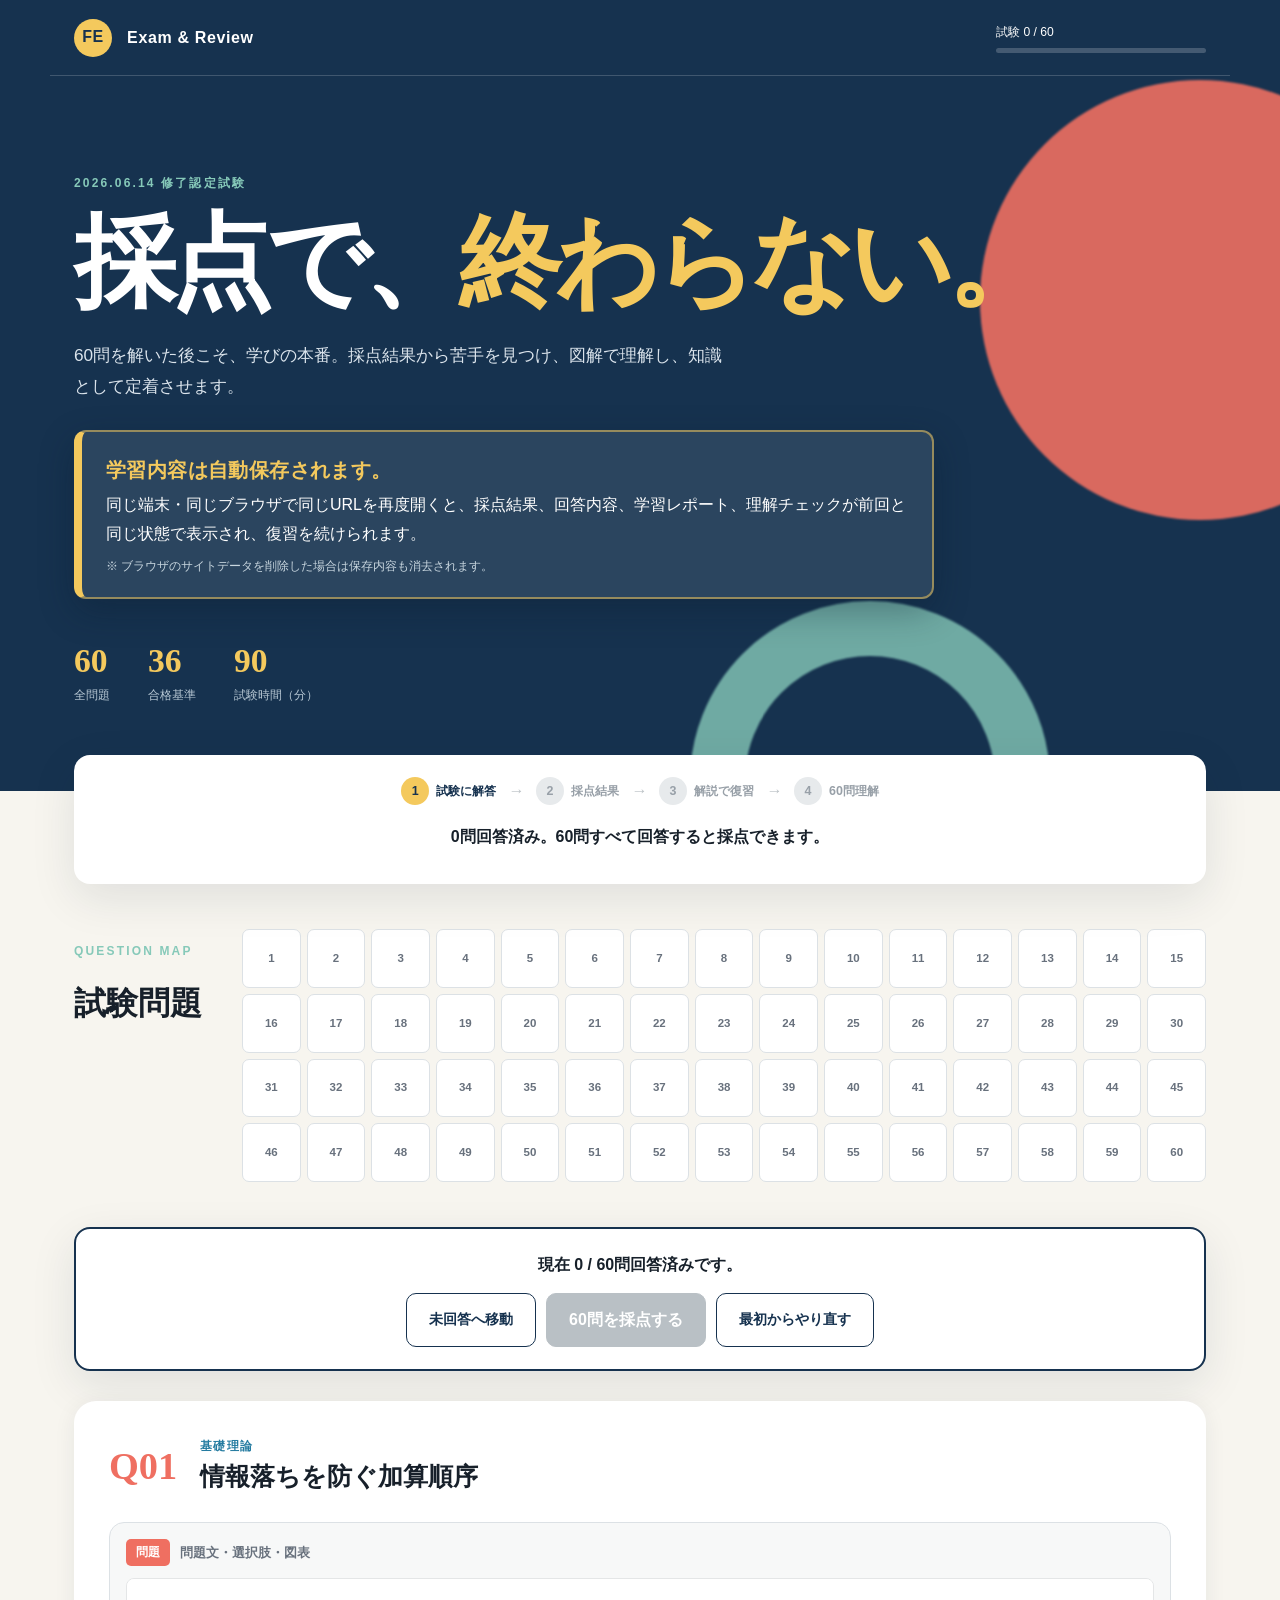
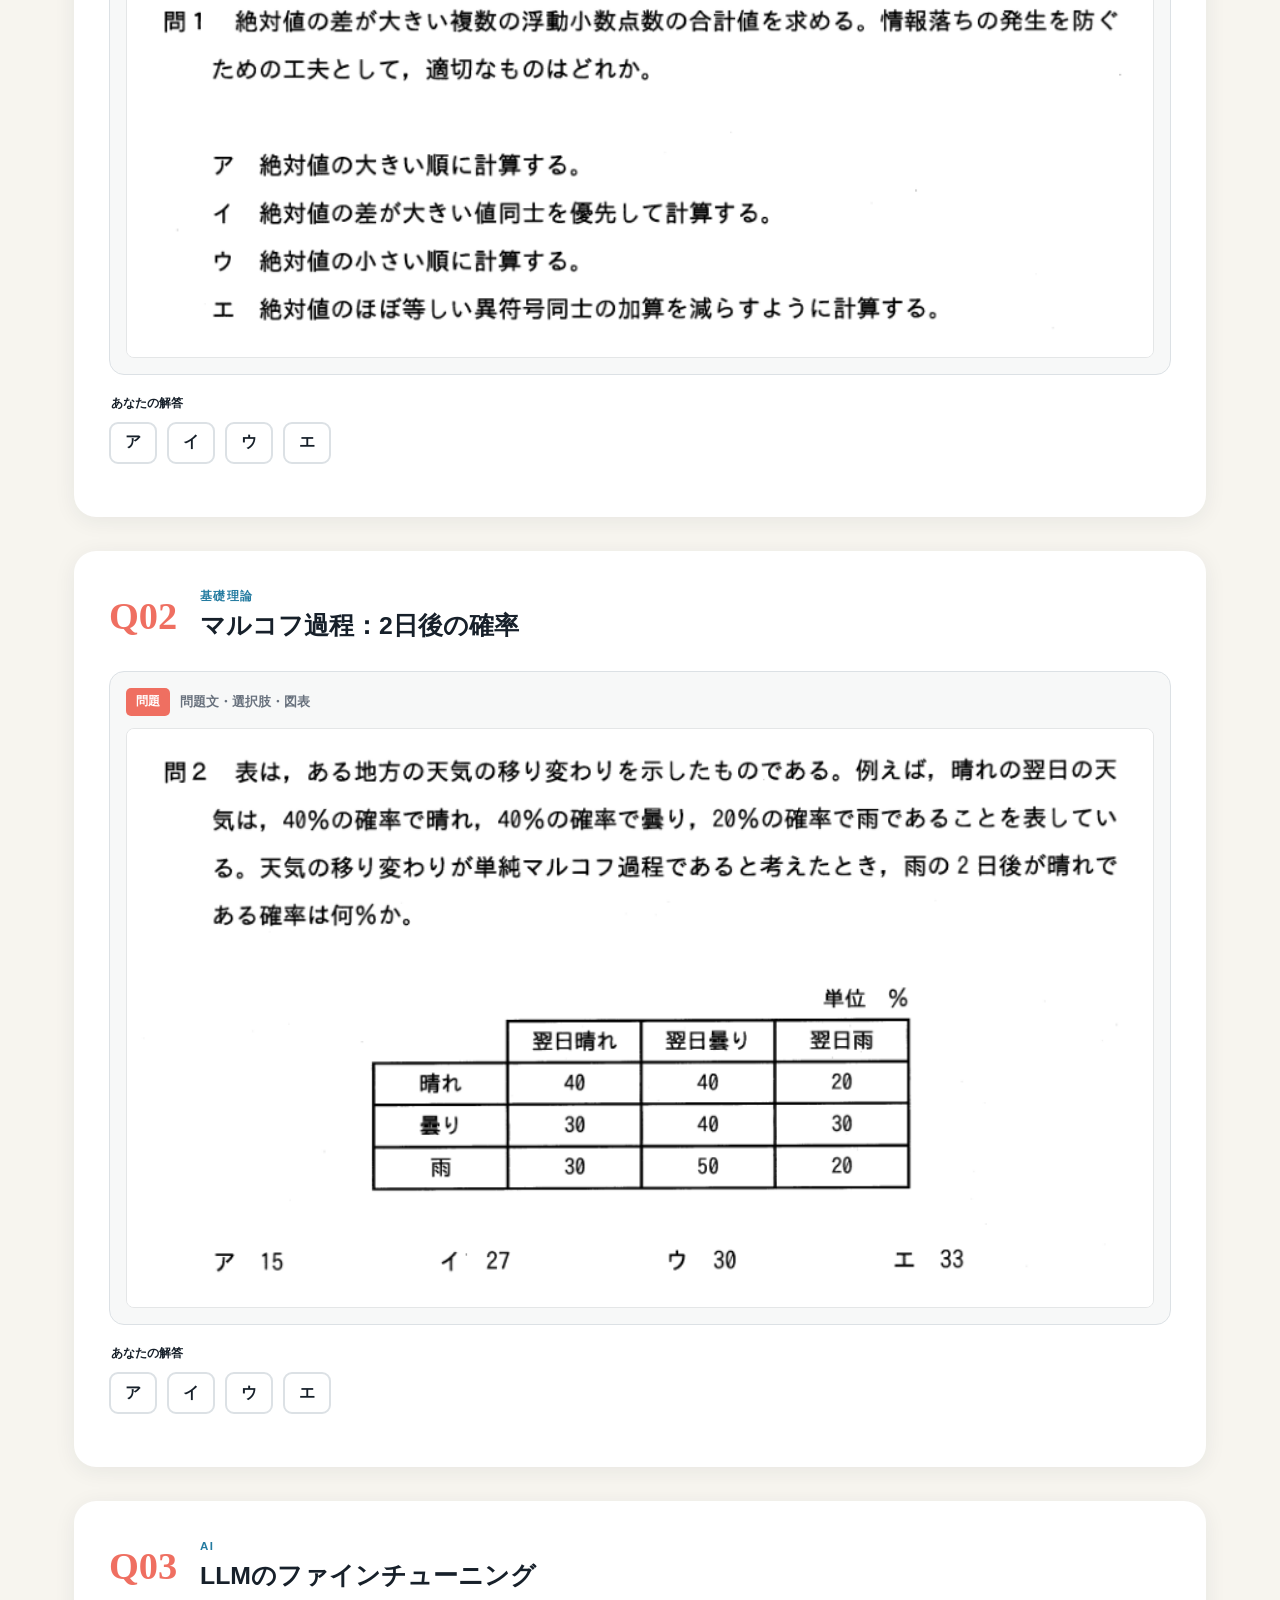
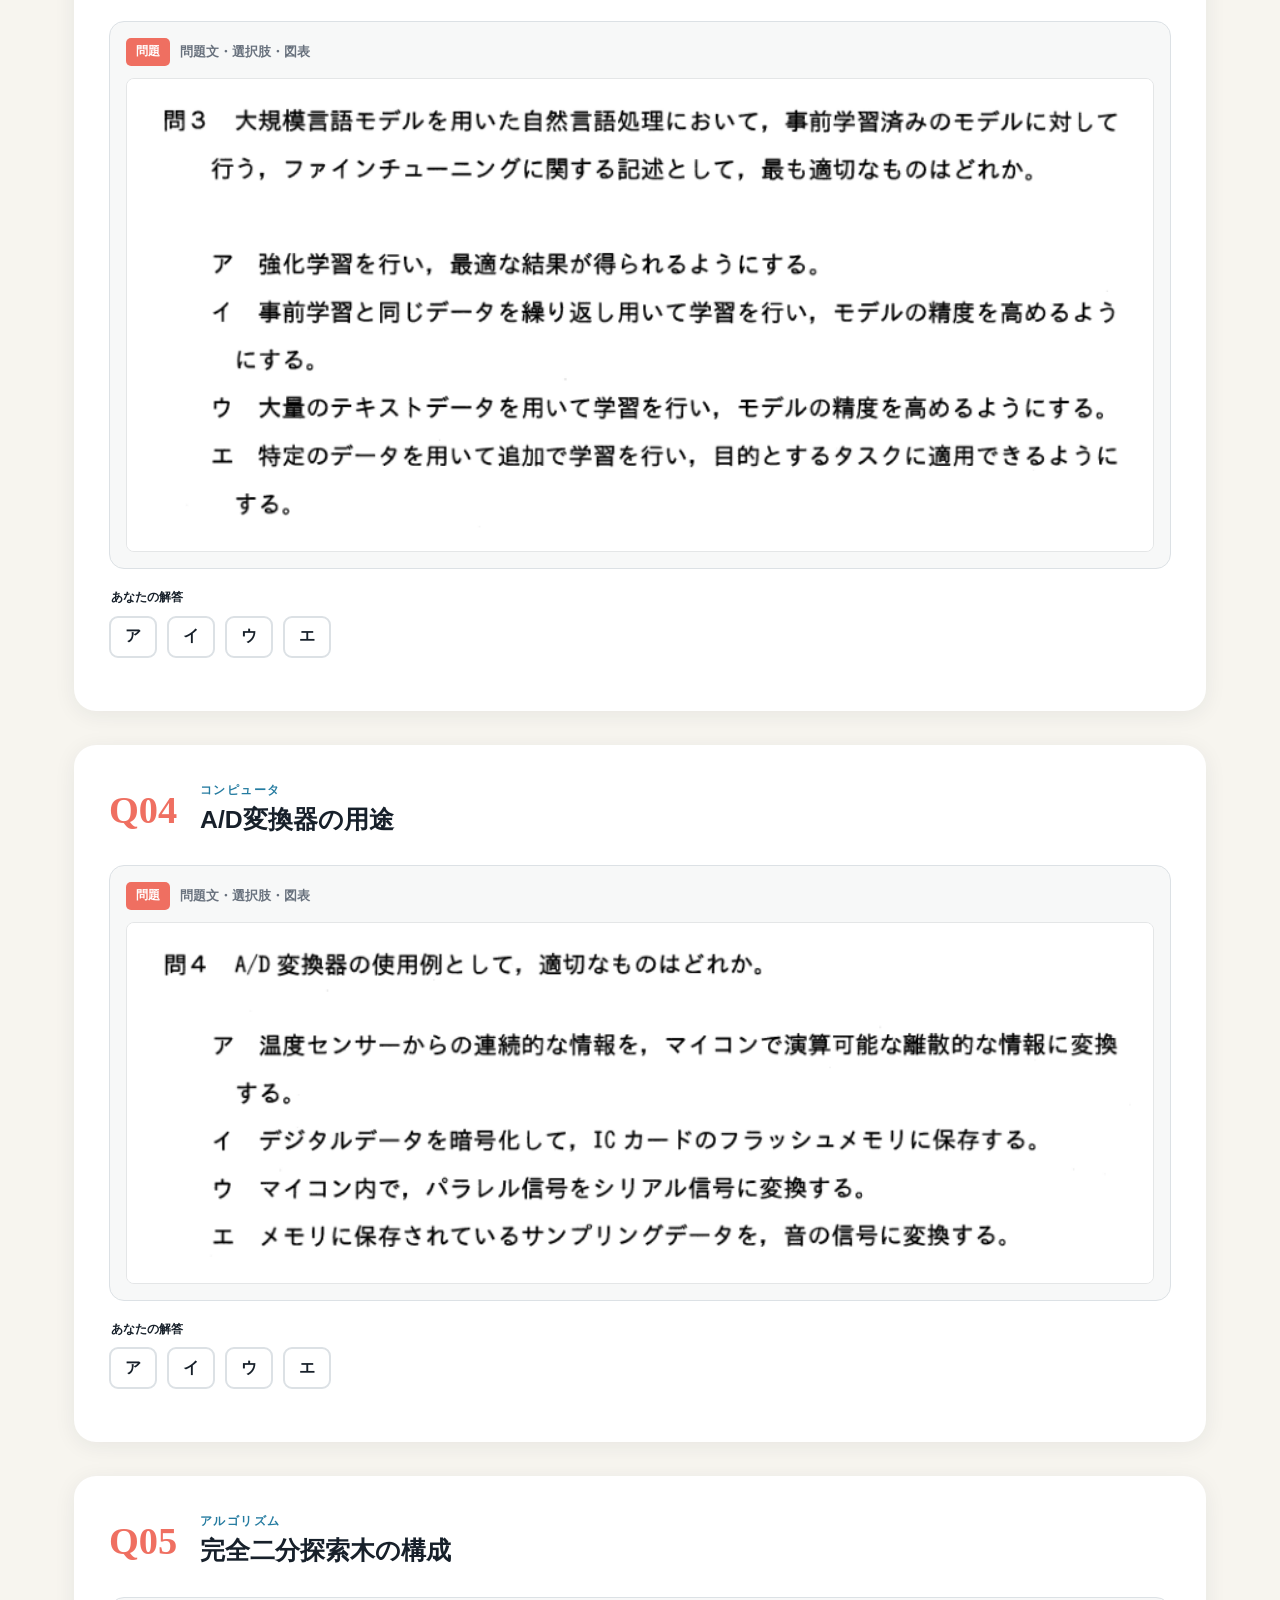
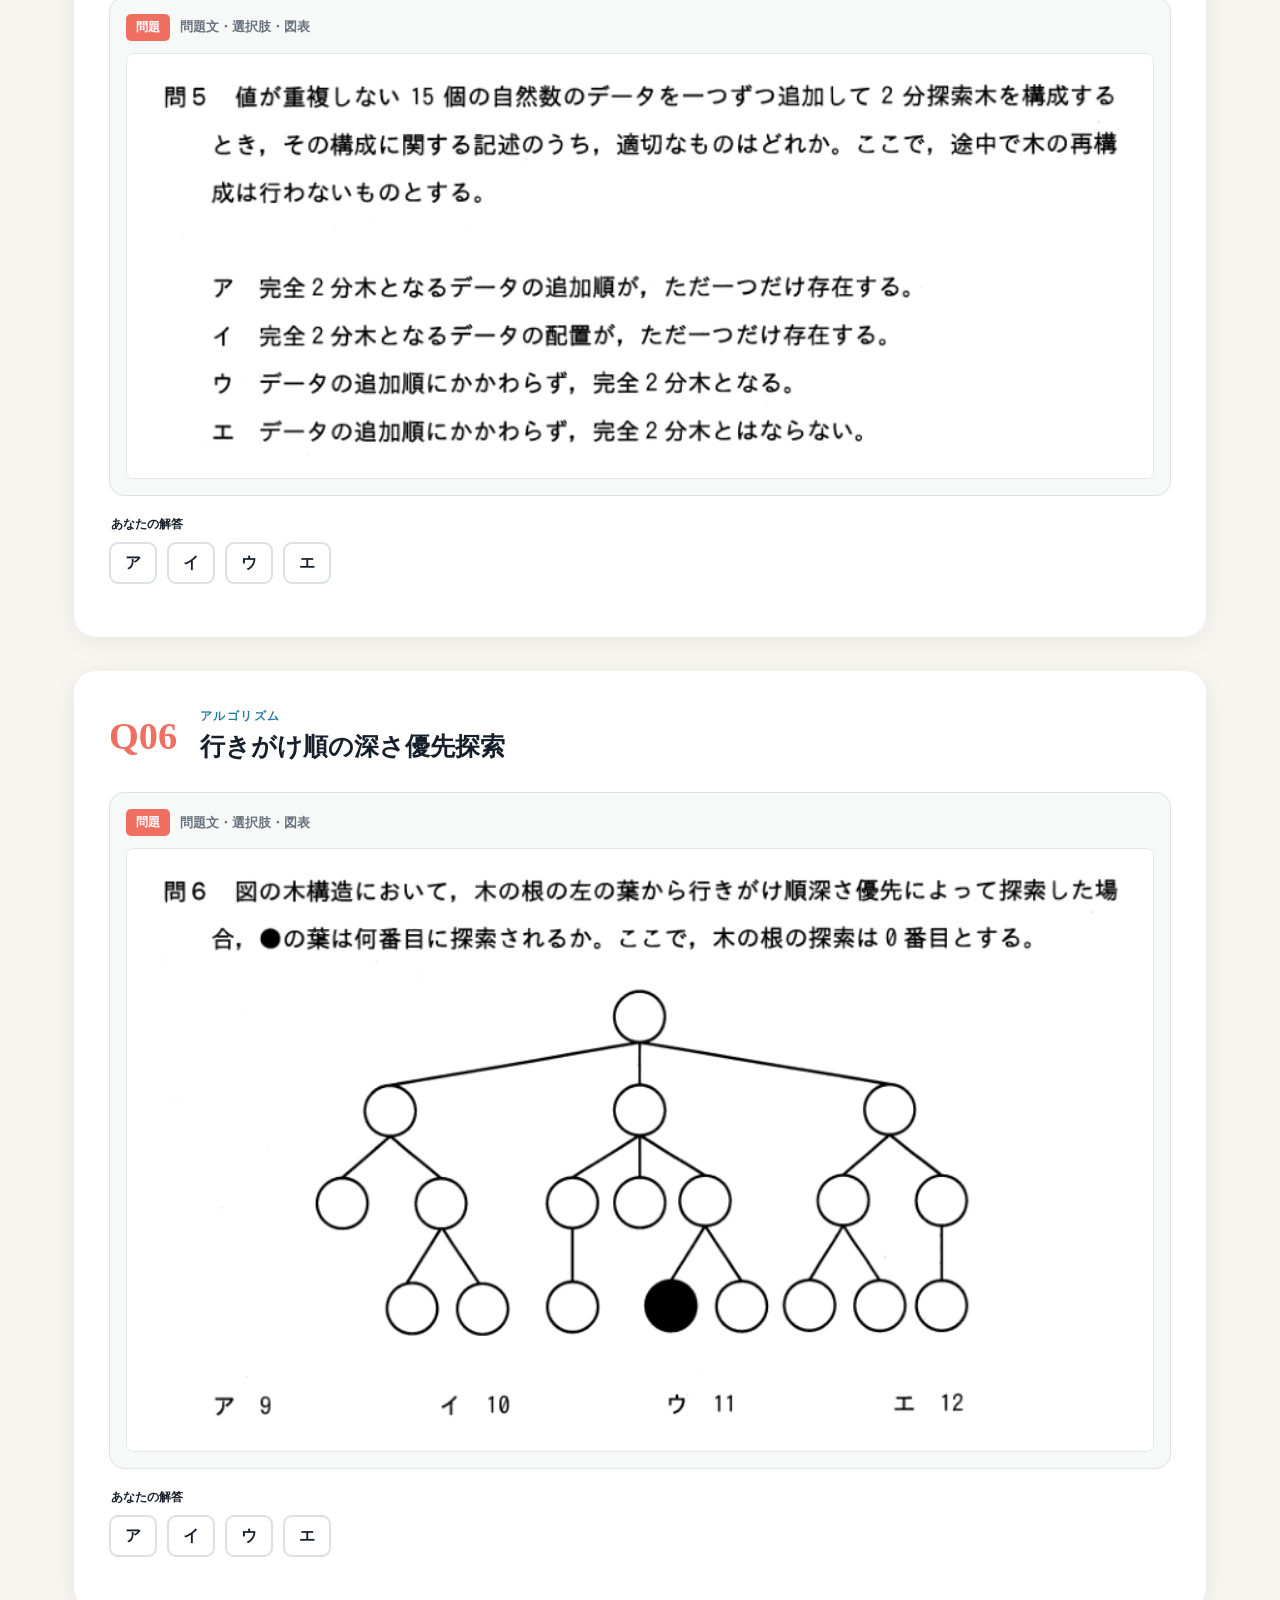
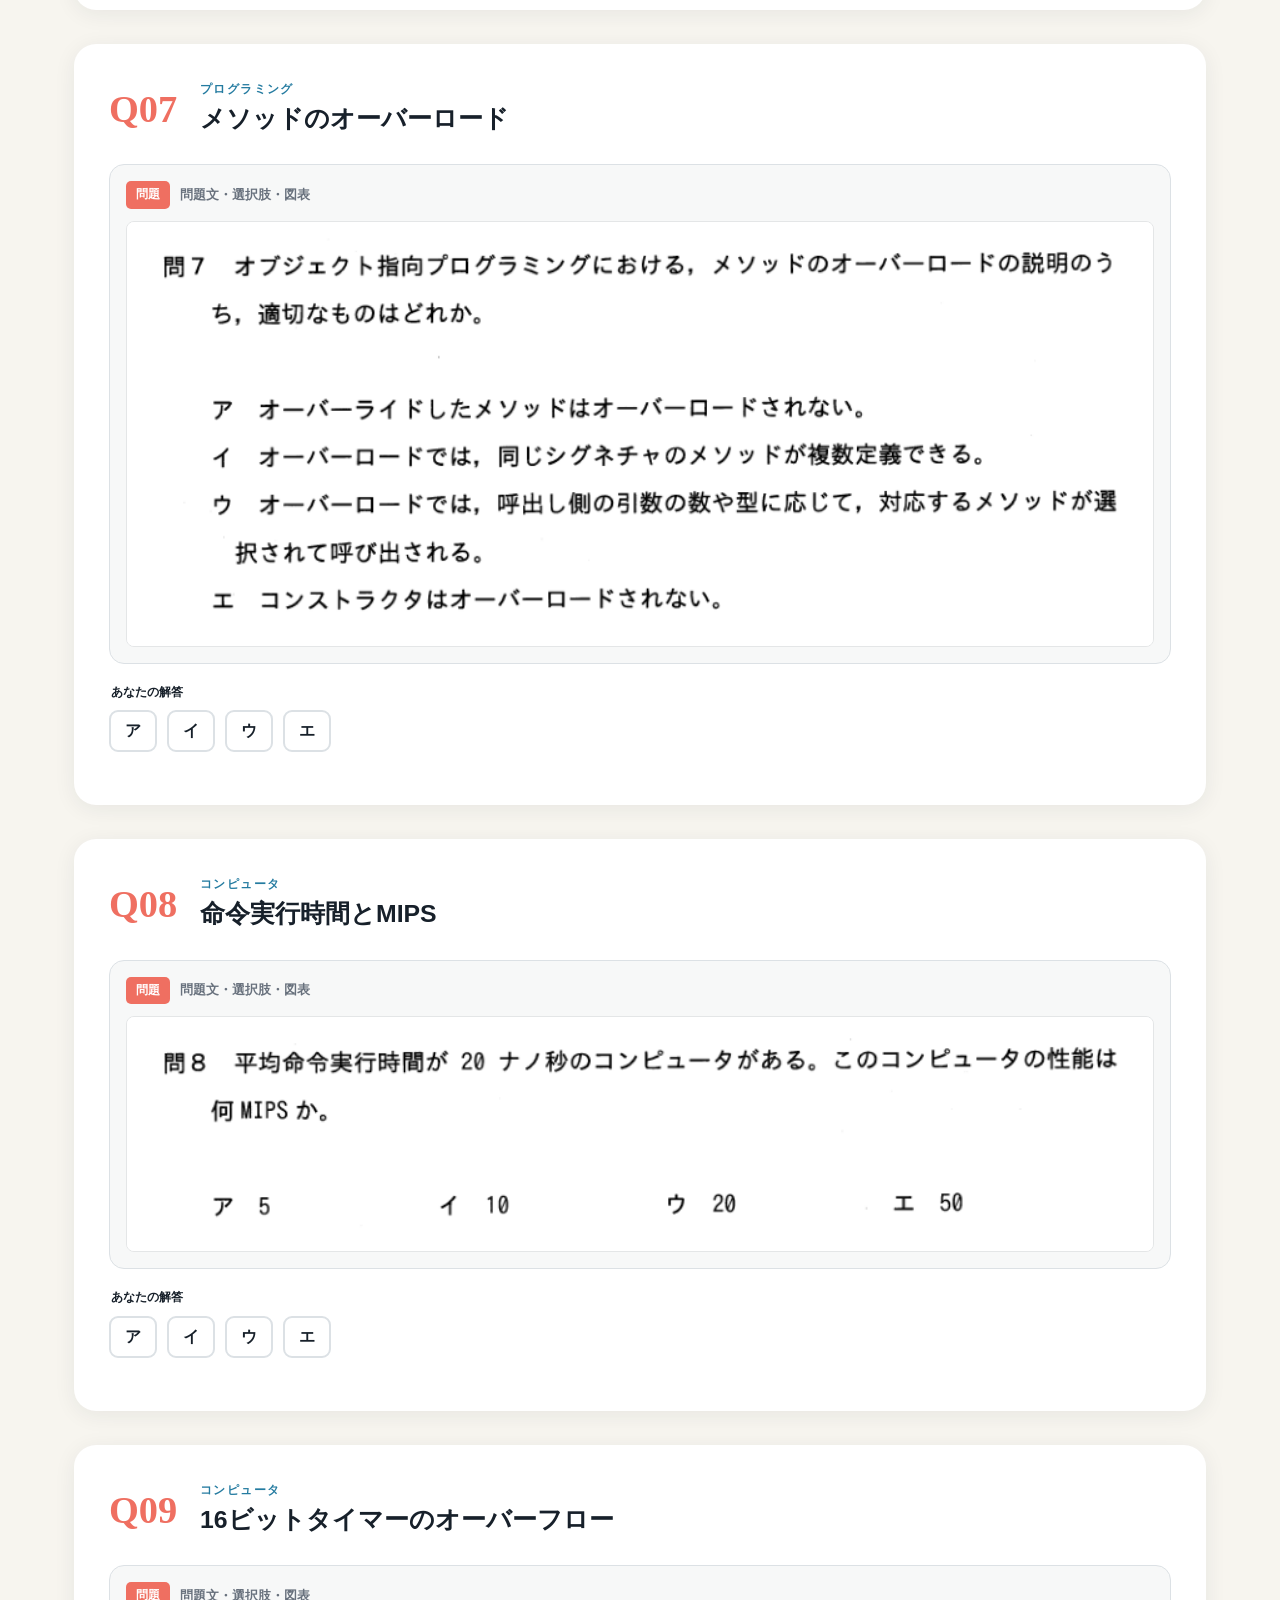
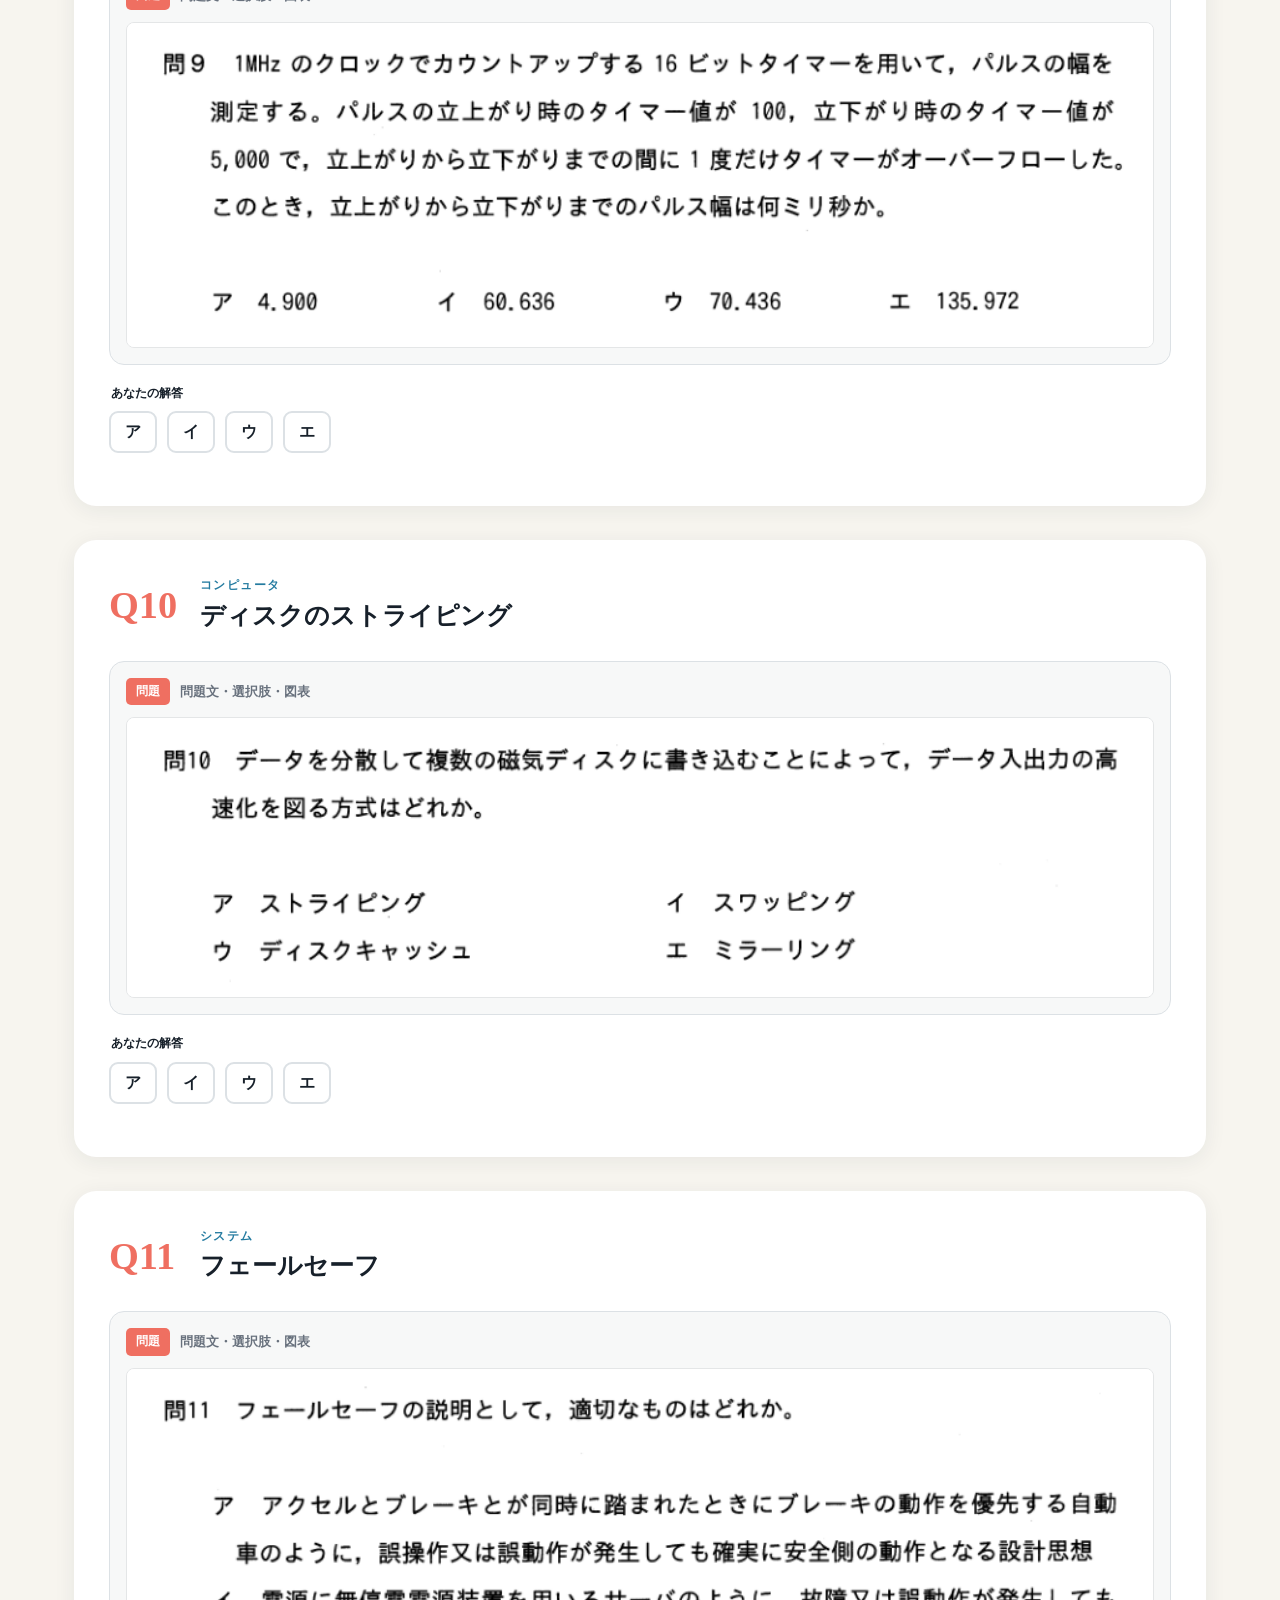
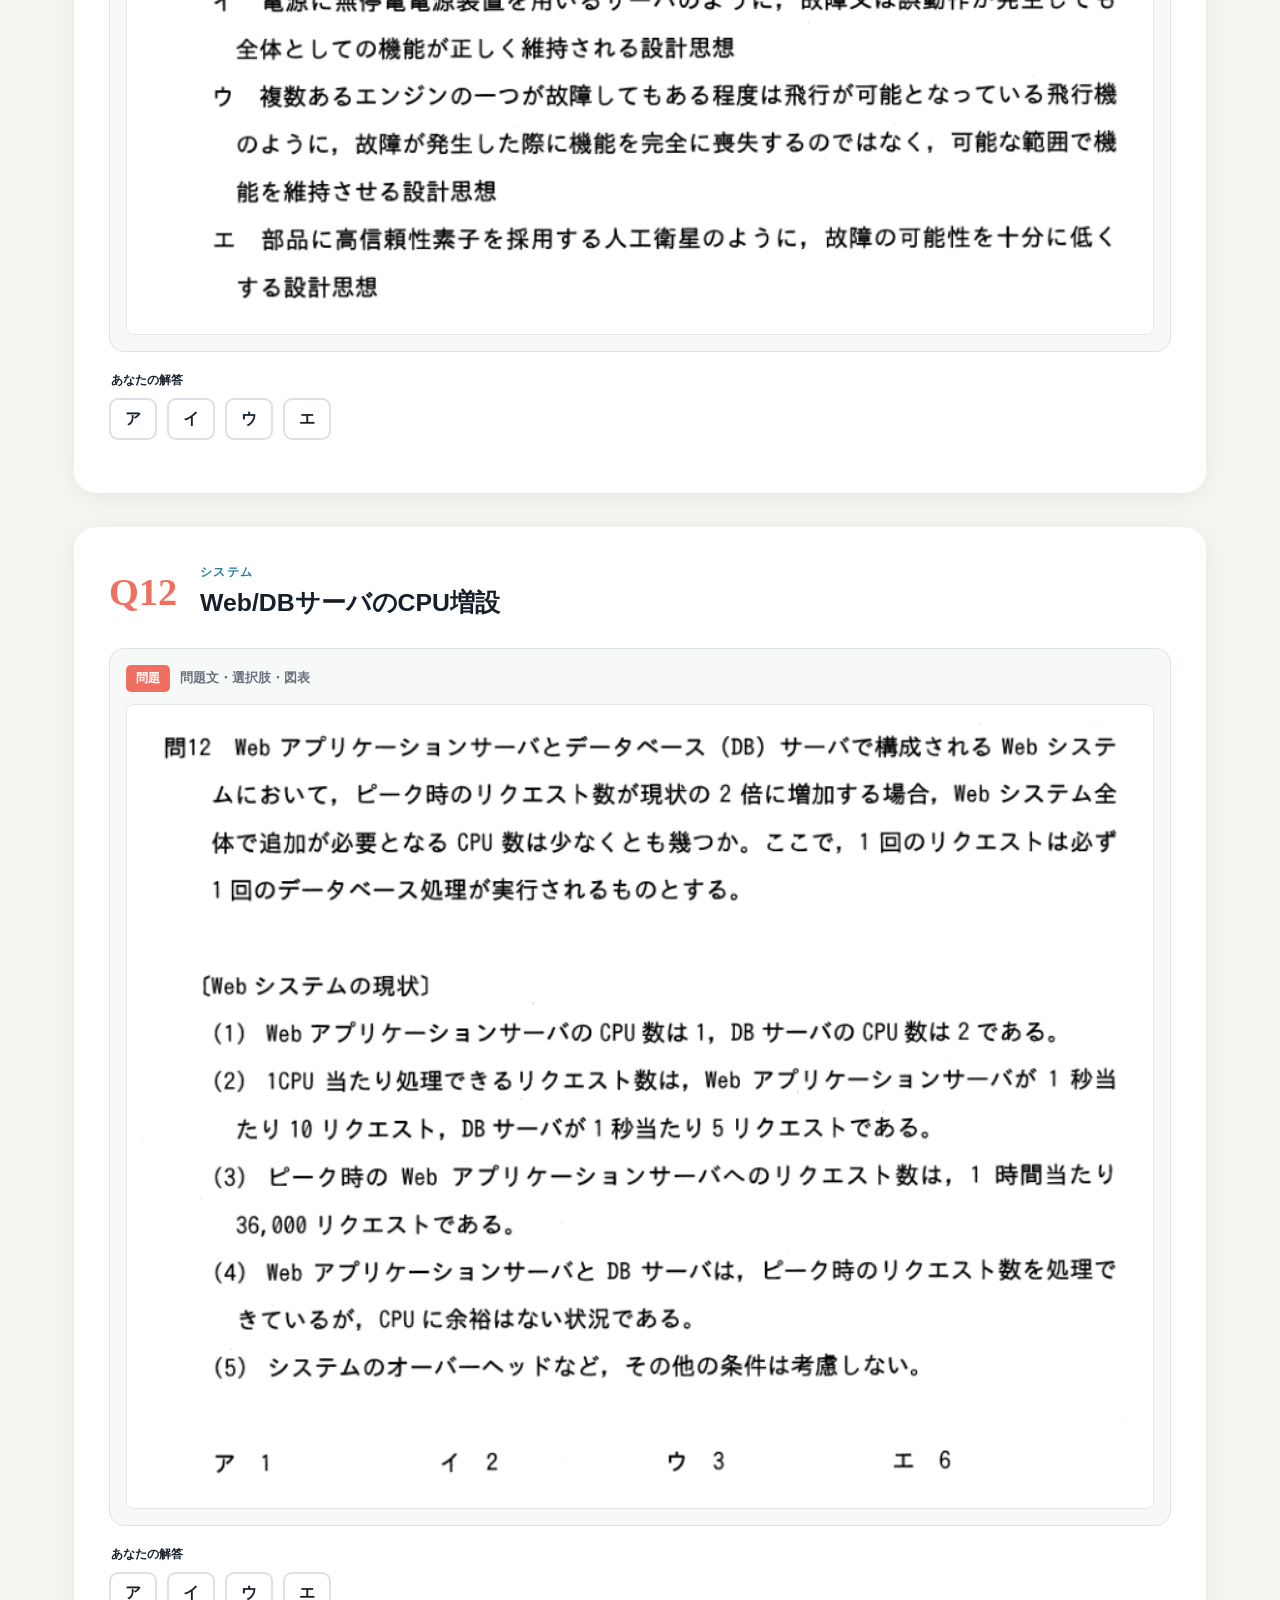
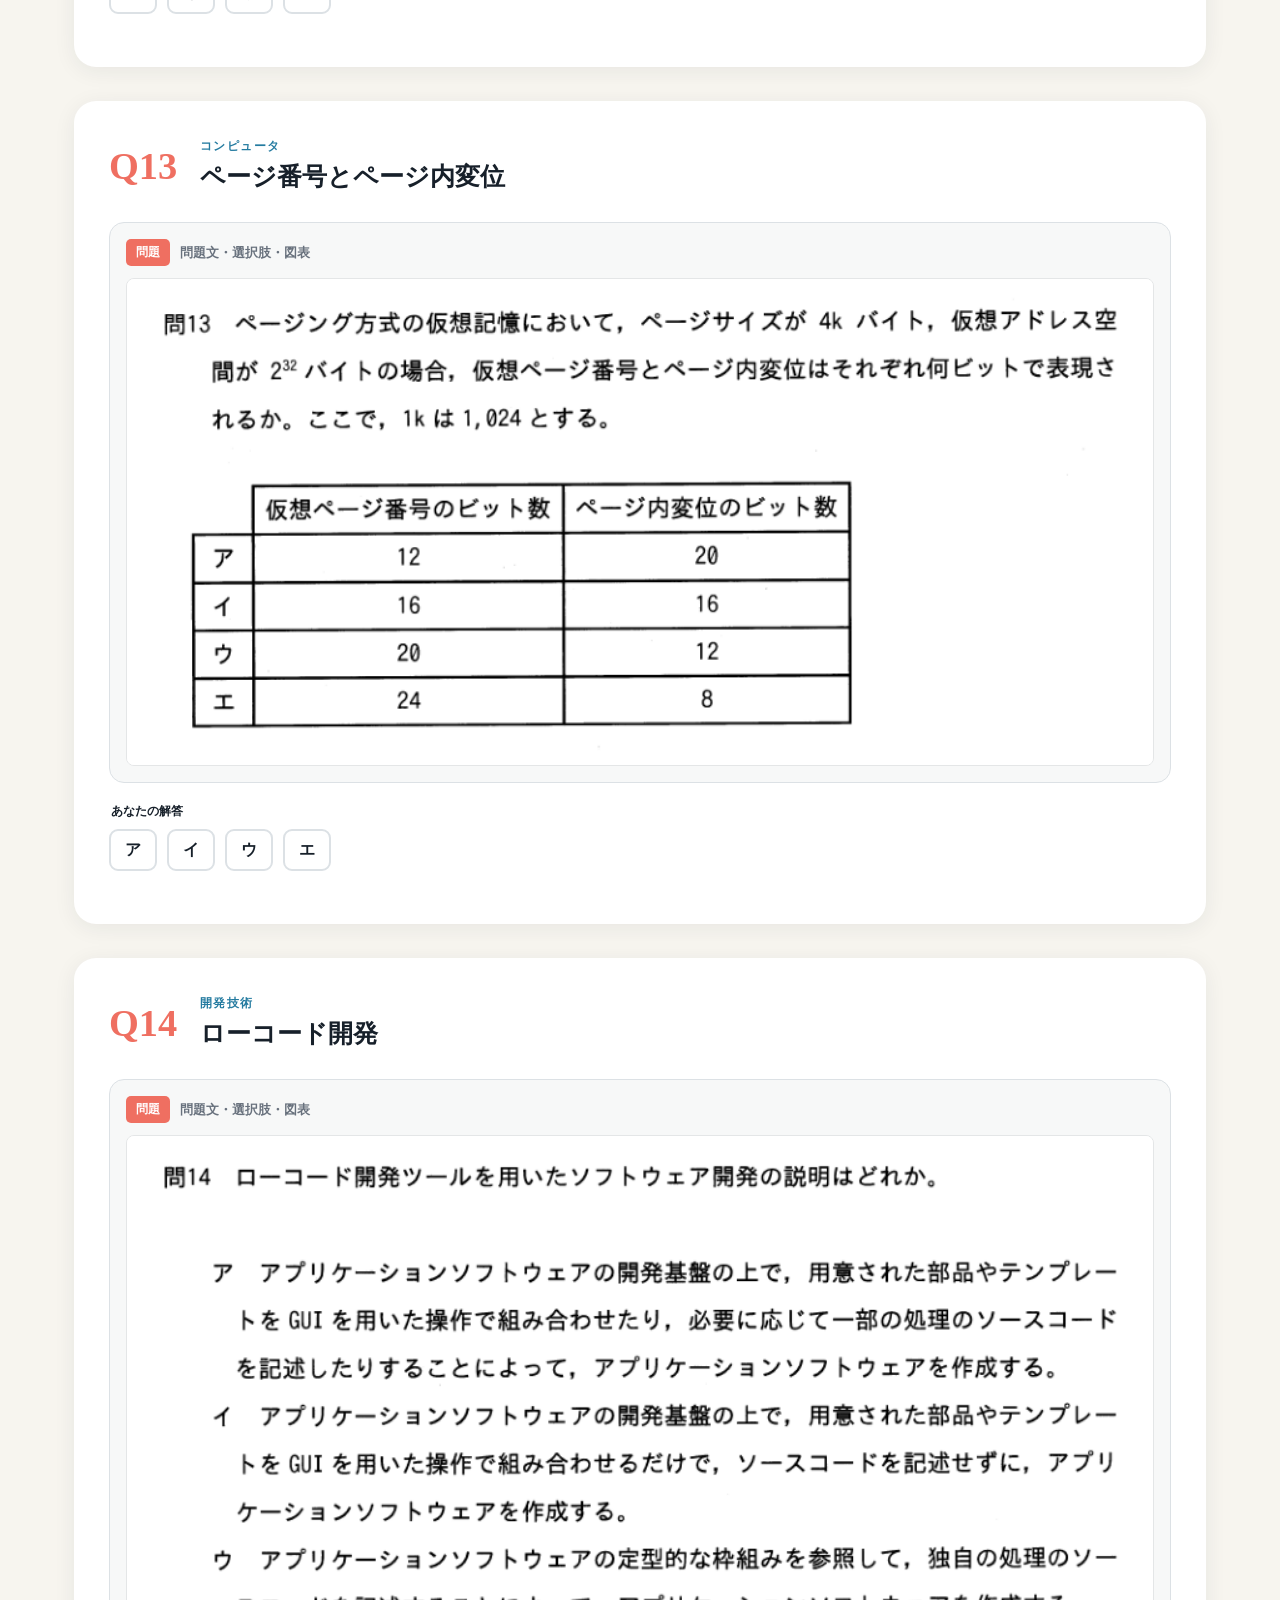
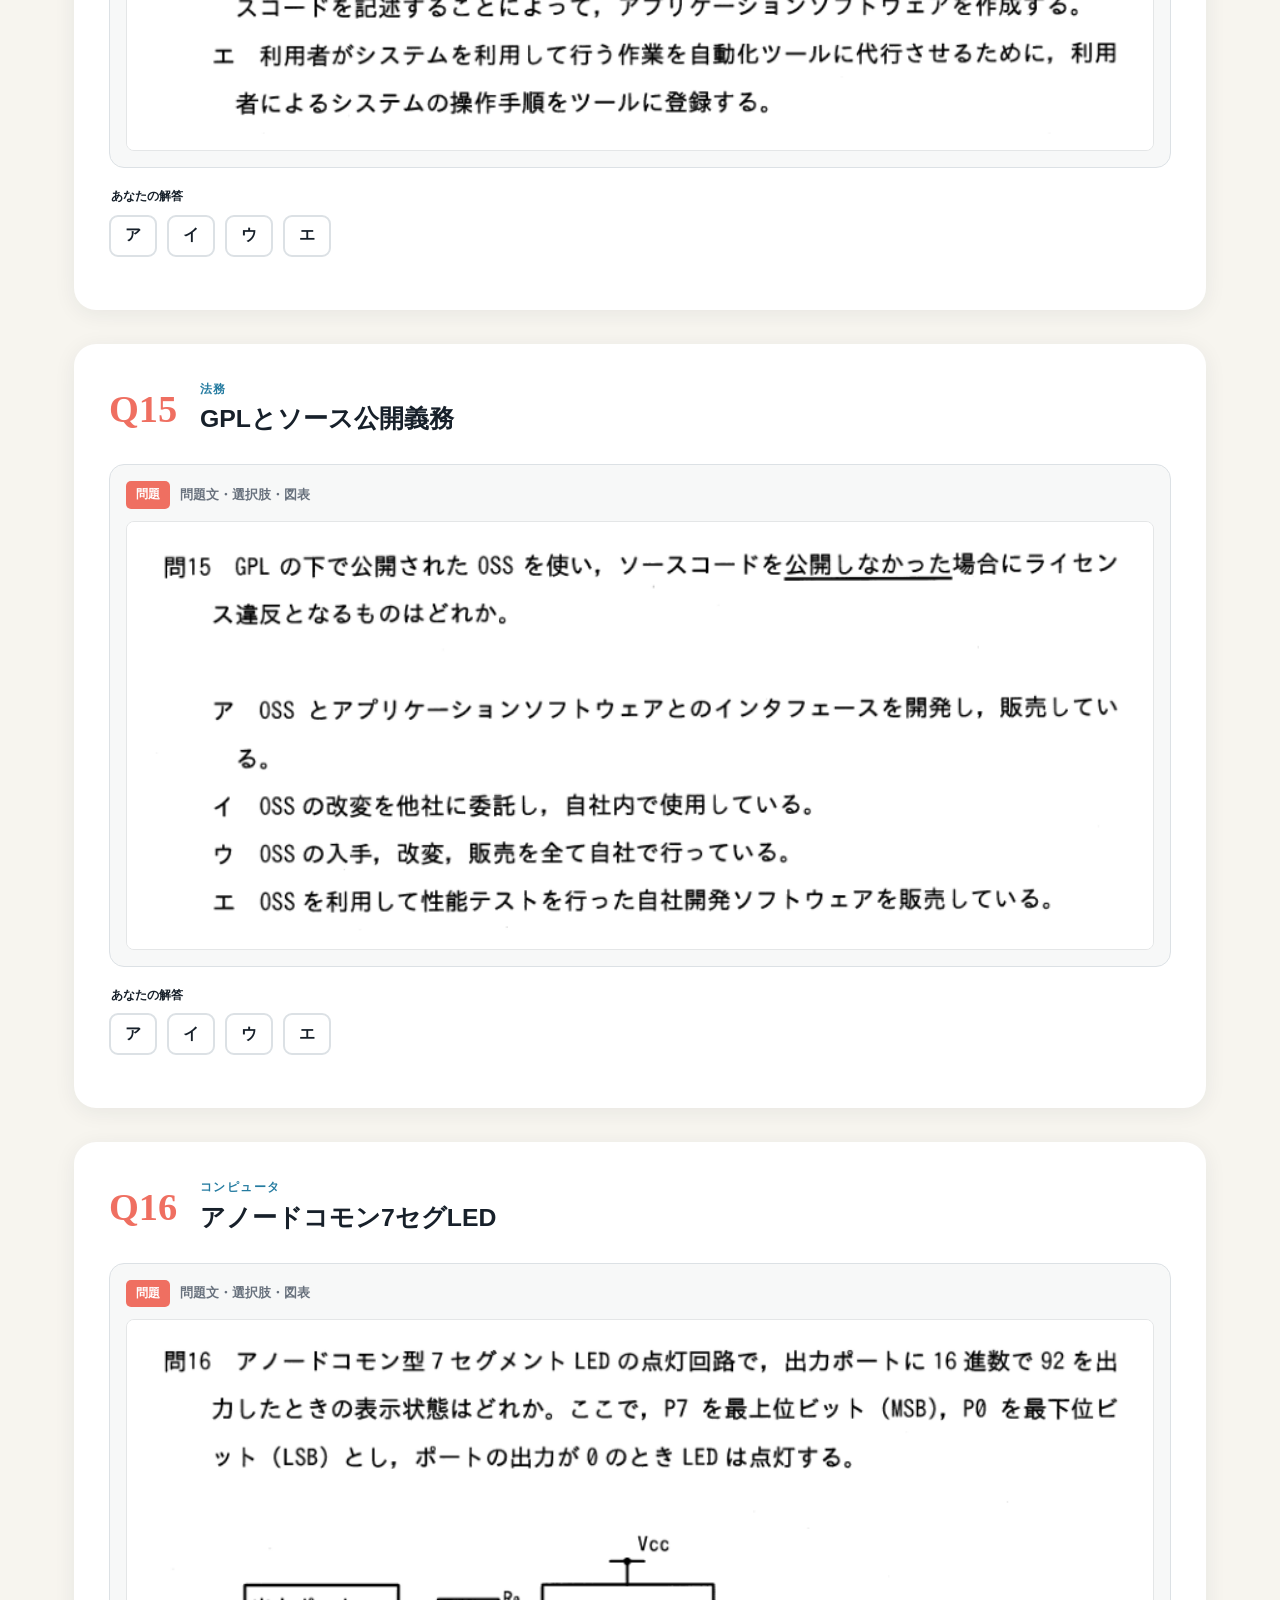
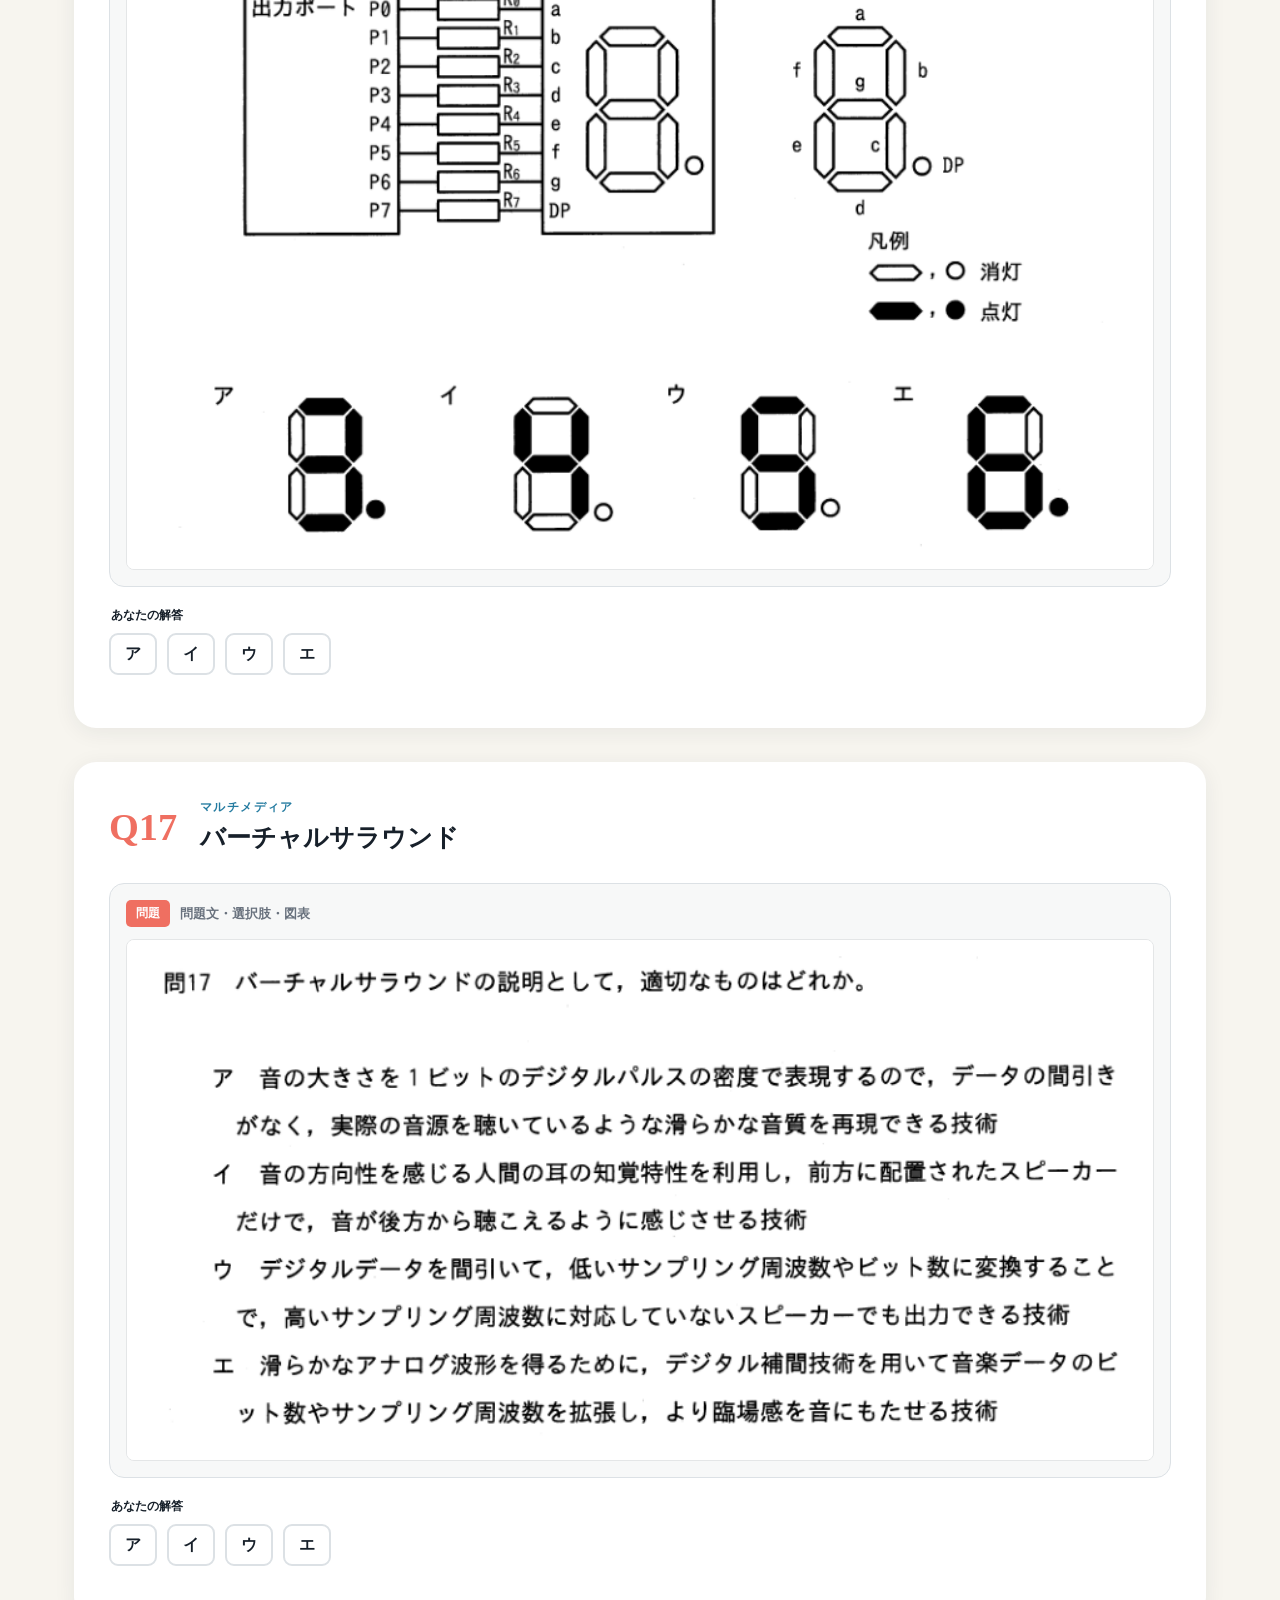
==== index.html @ 08720886 "Add files via upload" ====
<!doctype html>
<html lang="ja">
<head>
  <meta charset="utf-8">
  <meta name="viewport" content="width=device-width, initial-scale=1">
  <meta name="description" content="基本情報技術者試験 科目A・全60問の試験演習と図解復習">
  <title>基本情報技術者 科目A｜試験＆図解復習</title>
  <link rel="stylesheet" href="styles.css">
  <link rel="stylesheet" href="visuals.css">
  <link rel="stylesheet" href="flow.css">
  <link rel="stylesheet" href="report.css">
</head>
<body>
  <header class="hero">
    <nav class="topbar">
      <a class="brand" href="#top"><span>FE</span> Exam & Review</a>
      <div class="progress-wrap" aria-label="進捗">
        <span id="progressText">試験 0 / 60</span>
        <div class="progress"><i id="progressBar"></i></div>
      </div>
    </nav>
    <div class="hero-inner" id="top">
      <p class="eyebrow">2026.06.14 修了認定試験</p>
      <h1>採点で、<em>終わらない。</em></h1>
      <p class="lead">60問を解いた後こそ、学びの本番。採点結果から苦手を見つけ、図解で理解し、知識として定着させます。</p>
      <p class="save-note">
        <strong>学習内容は自動保存されます。</strong>
        同じ端末・同じブラウザで同じURLを再度開くと、採点結果、回答内容、学習レポート、理解チェックが前回と同じ状態で表示され、復習を続けられます。
        <small>※ ブラウザのサイトデータを削除した場合は保存内容も消去されます。</small>
      </p>
      <div class="hero-stats">
        <div><strong>60</strong><span>全問題</span></div>
        <div><strong>36</strong><span>合格基準</span></div>
        <div><strong>90</strong><span>試験時間（分）</span></div>
      </div>
    </div>
  </header>

  <main>
    <section id="resultsTop" class="phase-panel">
      <div id="phaseSteps" class="phase-steps">
        <div data-step="exam"><b>1</b><span>試験に解答</span></div>
        <i>→</i>
        <div data-step="score"><b>2</b><span>採点結果</span></div>
        <i>→</i>
        <div data-step="review"><b>3</b><span>解説で復習</span></div>
        <i>→</i>
        <div data-step="complete"><b>4</b><span>60問理解</span></div>
      </div>
      <div id="phaseMessage" class="phase-message"></div>
      <div id="scoreSummary" class="score-summary" hidden></div>
      <div id="answerLegend" class="answer-legend" hidden>
        <span><i class="correct"></i>緑：正解</span>
        <span><i class="wrong"></i>赤：不正解</span>
        <span><i class="understood"></i>枠線：理解チェック済み</span>
      </div>
    </section>

    <section id="learningReport" class="learning-report" hidden>
      <div class="report-heading">
        <p class="section-kicker">FIRST ATTEMPT REPORT</p>
        <h2>初回採点の学習レポート</h2>
        <p id="reportDate"></p>
      </div>
      <div class="report-grid">
        <section><h3>分野別正答率</h3><div id="fieldStats" class="field-stats"></div></section>
        <section class="strength-card"><h3>得意分野・苦手分野</h3><div id="strengthWeakness"></div></section>
      </div>
      <section class="retest-card">
        <h3>1週間後にもう一度解きたい問題</h3>
        <p id="retestDate"></p>
        <div id="retestQuestions" class="retest-questions"></div>
      </section>
      <section class="keywords-card">
        <h3>この試験問題で覚えたい重要ワード</h3>
        <div id="importantWords" class="important-words"></div>
      </section>
    </section>

    <section id="reviewToolbar" class="toolbar" aria-label="復習問題の絞り込み" hidden>
      <label class="search"><span>⌕</span><input id="searchInput" type="search" placeholder="用語・問題番号で検索"></label>
      <div id="filters" class="filters"></div>
      <label class="toggle"><input id="onlyUnlearned" type="checkbox"><span>未理解だけ</span></label>
    </section>

    <section class="overview">
      <div><p class="section-kicker">QUESTION MAP</p><h2 id="listTitle">試験問題</h2></div>
      <div id="questionMap" class="question-map" aria-label="問題番号一覧"></div>
    </section>

    <section class="exam-control-area" data-exam-controls>
      <p data-exam-message>60問すべてに回答すると採点できます。</p>
      <div class="exam-control-buttons">
        <button type="button" data-action="unanswered">未回答へ移動</button>
        <button class="primary" type="button" data-action="submit" disabled>60問を採点する</button>
        <button type="button" data-action="reset">最初からやり直す</button>
      </div>
    </section>

    <section id="questions" class="questions"></section>
    <p id="emptyState" class="empty" hidden>条件に一致する問題がありません。</p>
    <section class="exam-control-area" data-exam-controls>
      <p data-exam-message>60問すべてに回答すると採点できます。</p>
      <div class="exam-control-buttons">
        <button type="button" data-action="unanswered">未回答へ移動</button>
        <button class="primary" type="button" data-action="submit" disabled>60問を採点する</button>
        <button type="button" data-action="reset">最初からやり直す</button>
      </div>
    </section>
  </main>

  <footer>
    <div class="footer-notes">
      <p>令和8年度6月14日実施 修了認定試験・学習用解説</p>
      <p class="source-note">出典・参考：問題画像は提供された試験問題画像を使用。解説作成にあたり、基本情報技術者試験、応用情報技術者試験、情報セキュリティマネジメント試験の公開過去問題・関連問題も参考にしています。</p>
    </div>
    <div class="footer-links">
      <a href="reference-map.html">参考問題対応表</a>
      <a href="#top">ページ上部へ ↑</a>
    </div>
  </footer>

  <template id="questionTemplate">
    <article class="question-card">
      <div class="card-head">
        <div class="number"></div>
        <div class="heading"><p class="meta"></p><h2></h2></div>
        <label class="understand-check"><input type="checkbox"><span>理解できた</span></label>
      </div>
      <section class="problem-panel">
        <div class="problem-label"><span>問題</span><small>問題文・選択肢・図表</small></div>
        <img loading="lazy" alt="">
      </section>
      <fieldset class="answer-input">
        <legend>あなたの解答</legend>
        <label><input type="radio" value="ア"><span>ア</span></label>
        <label><input type="radio" value="イ"><span>イ</span></label>
        <label><input type="radio" value="ウ"><span>ウ</span></label>
        <label><input type="radio" value="エ"><span>エ</span></label>
      </fieldset>
      <div class="result-line"></div>
      <section class="review-content">
        <div class="answer-strip"><span>正解</span><strong></strong><p></p></div>
        <div class="card-grid">
          <div class="explanation">
            <h3>なぜこの答えになる？</h3>
            <p class="summary"></p>
            <ol class="reasoning"></ol>
            <div class="trap"><h3>ひっかけポイント</h3><p></p></div>
          </div>
          <figure class="visual"><div class="diagram"></div><figcaption></figcaption></figure>
        </div>
      </section>
    </article>
  </template>

  <dialog id="confirmDialog" class="confirm-dialog">
    <h2>60問を採点しますか？</h2>
    <p>採点後は解答を変更できません。解説と理解チェックが表示されます。</p>
    <div><button id="cancelSubmit" type="button">戻る</button><button id="confirmSubmit" class="primary" type="button">採点する</button></div>
  </dialog>

  <script src="questions.js"></script>
  <script src="app.js"></script>
  <script src="learning.js"></script>
</body>
</html>
---- styles.css ----
:root {
  --ink:#17202a; --muted:#68717d; --paper:#f7f5ef; --card:#fff;
  --navy:#16324f; --blue:#247ba0; --mint:#86c9b9; --coral:#ef6f61;
  --yellow:#f4c95d; --line:#dce1e5; --shadow:0 14px 45px rgba(24,43,58,.10);
}
*{box-sizing:border-box}
html{scroll-behavior:smooth}
body{margin:0;background:var(--paper);color:var(--ink);font-family:"Yu Gothic","Hiragino Kaku Gothic ProN",Meiryo,sans-serif;line-height:1.8}
button,input{font:inherit}
.hero{background:var(--navy);color:#fff;min-height:570px;position:relative;overflow:hidden}
.hero:before,.hero:after{content:"";position:absolute;border-radius:50%;filter:blur(1px)}
.hero:before{width:440px;height:440px;background:var(--coral);right:-140px;top:80px;opacity:.9}
.hero:after{width:250px;height:250px;border:55px solid var(--mint);right:230px;bottom:-170px;opacity:.8}
.topbar{height:76px;max-width:1180px;margin:auto;padding:0 24px;display:flex;align-items:center;justify-content:space-between;position:relative;z-index:2;border-bottom:1px solid rgba(255,255,255,.18)}
.brand{color:#fff;text-decoration:none;font-weight:800;letter-spacing:.04em}.brand span{display:inline-grid;place-items:center;background:var(--yellow);color:var(--navy);width:38px;height:38px;border-radius:50%;margin-right:10px}
.progress-wrap{width:210px;font-size:.76rem}.progress{height:5px;background:#ffffff32;border-radius:9px;margin-top:5px;overflow:hidden}.progress i{display:block;height:100%;width:0;background:var(--yellow);transition:.3s}
.hero-inner{max-width:1180px;margin:auto;padding:85px 24px;position:relative;z-index:1}
.eyebrow,.section-kicker{font-size:.75rem;font-weight:800;letter-spacing:.18em;color:var(--mint)}
h1{font-size:clamp(3rem,8vw,6.7rem);line-height:1.02;margin:.15em 0 .25em;letter-spacing:-.06em}h1 em{font-style:normal;color:var(--yellow)}
.lead{max-width:650px;font-size:1.08rem;color:#dbe4ec}.save-note{max-width:860px;margin:28px 0 0;padding:20px 24px;border:2px solid #f4c95d88;border-left:8px solid var(--yellow);background:#ffffff18;border-radius:12px;color:#fff;font-size:1rem;line-height:1.8;box-shadow:0 12px 35px #081b2c55}.save-note strong{display:block;color:var(--yellow);font-size:1.25rem;letter-spacing:.02em;margin-bottom:3px}.save-note small{display:block;color:#c8d6df;font-size:.78rem;margin-top:6px}
.hero-stats{display:flex;gap:38px;margin-top:45px}.hero-stats div{display:grid}.hero-stats strong{font:800 2.1rem/1 Georgia,serif;color:var(--yellow)}.hero-stats span{font-size:.72rem;color:#b9c9d5;margin-top:7px}
main{max-width:1180px;margin:auto;padding:0 24px}
.toolbar{position:sticky;top:10px;z-index:10;margin:-36px 0 50px;background:#fff;padding:18px;border-radius:16px;box-shadow:var(--shadow);display:flex;gap:12px;align-items:center;flex-wrap:wrap}
.search{display:flex;align-items:center;gap:8px;border:1px solid var(--line);border-radius:10px;padding:8px 12px;flex:1;min-width:250px}.search input{border:0;outline:0;width:100%;background:transparent}
.filters{display:flex;gap:6px;flex-wrap:wrap}.filters button{border:0;background:#edf1f3;color:#4d5964;border-radius:99px;padding:8px 13px;cursor:pointer;font-size:.78rem}.filters button.active{background:var(--navy);color:#fff}
.toggle{font-size:.78rem;white-space:nowrap}.toggle input{accent-color:var(--coral)}
.overview{display:flex;gap:40px;align-items:flex-start;margin-bottom:45px}.overview h2{font-size:2rem;margin:0}.question-map{display:grid;grid-template-columns:repeat(15,1fr);gap:6px;flex:1}
.question-map a{display:grid;place-items:center;aspect-ratio:1;border-radius:7px;text-decoration:none;color:var(--muted);background:#fff;border:1px solid var(--line);font-size:.72rem;font-weight:700}.question-map a.done{background:var(--mint);color:var(--navy);border-color:transparent}.question-map a.hidden-map{opacity:.16}
.questions{display:grid;gap:34px}.question-card{background:var(--card);border-radius:22px;padding:34px;box-shadow:0 4px 22px rgba(30,45,55,.07);scroll-margin-top:100px;border:1px solid transparent}.question-card.done{border-color:var(--mint)}
.card-head{display:flex;align-items:center;gap:18px}.number{font:800 2.4rem/1 Georgia,serif;color:var(--coral);min-width:73px}.heading{flex:1}.meta{font-size:.72rem;color:var(--blue);font-weight:800;letter-spacing:.12em;margin:0}.heading h2{font-size:1.55rem;line-height:1.4;margin:.1em 0}.learn-btn{width:42px;height:42px;border-radius:50%;border:1px solid var(--line);background:#fff;color:#aab1b7;cursor:pointer;font-weight:bold}.done .learn-btn{background:var(--mint);border-color:var(--mint);color:var(--navy)}
.problem-panel{margin:25px 0 18px;border:1px solid var(--line);background:#f7f8f8;border-radius:15px;padding:16px;position:relative}.problem-label{display:flex;align-items:center;gap:10px;margin-bottom:12px}.problem-label span{background:var(--coral);color:#fff;border-radius:5px;padding:3px 10px;font-weight:800;font-size:.75rem}.problem-label small{color:var(--muted);font-weight:700}.problem-panel>img{display:block;width:100%;height:auto;object-fit:contain;object-position:top;background:#fff;border-radius:8px;border:1px solid #e4e6e7}
.answer-strip{margin:25px 0;background:var(--navy);color:#fff;border-radius:12px;padding:14px 18px;display:flex;align-items:center;gap:15px}.answer-strip span{font-size:.74rem;color:#bcd0dc}.answer-strip strong{font-size:1.6rem;color:var(--yellow);line-height:1}.answer-strip p{margin:0;font-weight:700}
.card-grid{display:grid;grid-template-columns:1.15fr .85fr;gap:35px}.explanation h3{font-size:.84rem;letter-spacing:.08em;margin:0 0 7px}.summary{font-weight:700}.reasoning{padding-left:1.4em}.reasoning li{margin:.55em 0}.trap{margin-top:22px;border-left:4px solid var(--coral);padding:10px 16px;background:#fff7f5;border-radius:0 8px 8px 0}.trap p{margin:0;color:#5f5350;font-size:.9rem}
.visual{margin:0;background:#edf5f3;border-radius:16px;padding:20px;min-height:300px;display:flex;flex-direction:column;justify-content:center}.visual figcaption{text-align:center;color:var(--muted);font-size:.76rem;margin-top:10px}
.diagram{display:block;min-height:220px;width:100%;position:relative}.v-box{background:#fff;border:2px solid var(--navy);padding:13px;border-radius:10px;text-align:center;font-size:.78rem;font-weight:800;box-shadow:4px 4px 0 var(--mint)}.v-box.focus{background:var(--yellow)}.v-box.danger{box-shadow:4px 4px 0 var(--coral)}.v-arrow{display:grid;place-items:center;color:var(--coral);min-width:35px}.v-arrow i{font-size:1.7rem;font-style:normal;line-height:1}.v-arrow small{font-size:.62rem;color:var(--muted);white-space:nowrap}.v-flow{height:220px;display:flex;align-items:center;justify-content:center}.v-flow .v-box{max-width:120px}.v-compare{display:grid;grid-template-columns:1fr 32px 1fr;align-items:center;gap:8px;height:220px}.v-compare section{background:#fff5f3;border-top:5px solid var(--coral);border-radius:10px;padding:12px;height:175px}.v-compare section.good{background:#f3fbf8;border-color:var(--mint)}.v-compare h4{margin:0 0 8px;font-size:.82rem}.v-compare p{font-size:.7rem;margin:5px 0;padding:4px;background:#fff;border-radius:4px}.v-compare>b{text-align:center;font:700 .75rem Georgia;color:var(--muted)}.v-formula{height:220px;display:grid;place-content:center;text-align:center}.v-formula strong{font:800 1.2rem/1.5 Consolas,monospace;background:#fff;padding:18px;border-radius:10px;border-bottom:4px solid var(--yellow)}.v-formula span{font-size:.76rem;margin-top:12px;color:var(--muted)}
.v-stack{height:220px;display:flex;flex-direction:column-reverse;justify-content:center;gap:3px}.v-stack div{background:hsl(calc(199 - var(--i)*7) 48% calc(38% + var(--i)*6%));color:#fff;padding:6px 12px;text-align:center;border-radius:4px;font-size:.68rem;font-weight:700}.v-cycle{height:220px;display:grid;grid-template-columns:repeat(2,1fr);gap:12px;align-content:center}.v-cycle div{background:#fff;padding:10px;border-radius:10px;display:flex;align-items:center;gap:8px;font-size:.7rem;font-weight:700;border:1px solid var(--line)}.v-cycle b{display:grid;place-items:center;border-radius:50%;width:25px;height:25px;background:var(--coral);color:#fff}.v-network{height:220px;position:relative}.v-network .hub{position:absolute;left:50%;top:50%;transform:translate(-50%,-50%);background:var(--yellow);z-index:2}.v-network .sat{position:absolute;background:#fff;border:1px solid var(--blue);border-radius:99px;padding:7px 11px;font-size:.68rem}.v-network .sat:after{content:"";position:absolute;width:70px;border-top:2px dashed var(--mint);transform-origin:left}.v-network .s1{top:10px;left:10px}.v-network .s1:after{transform:rotate(35deg);left:80%;top:100%}.v-network .s2{top:10px;right:10px}.v-network .s2:after{transform:rotate(145deg);left:0;top:100%}.v-network .s3{bottom:15px;left:8px}.v-network .s3:after{transform:rotate(-30deg);left:80%;top:0}.v-network .s4{bottom:15px;right:8px}.v-network .s4:after{transform:rotate(210deg);left:0;top:0}
.source-figure{height:220px;position:relative;background:#fff;overflow:hidden;border-radius:10px;border:1px solid var(--line)}.source-figure span{position:absolute;z-index:2;top:8px;left:8px;background:var(--navy);color:#fff;border-radius:99px;padding:3px 10px;font-size:.62rem}.source-figure img{width:100%;height:100%;object-fit:contain}.precision{height:220px;display:grid;align-content:center;gap:22px}.precision div{display:grid;grid-template-columns:70px 1fr 100px;align-items:center;gap:8px;font-size:.7rem}.precision i{height:12px;background:var(--mint);border-radius:9px}.precision i.huge{width:100%;background:var(--navy)}.precision b{font-size:.68rem;color:var(--coral)}.wave{height:220px;text-align:center;font-size:.72rem}.wave svg{width:100%;height:175px}.wave path{fill:none;stroke:var(--navy);stroke-width:5}.wave circle{fill:var(--coral)}.wave line{stroke:var(--mint);stroke-width:2}.wave b{color:var(--coral)}.tree{height:220px;display:grid;place-items:center;position:relative}.tree b,.tree span,.tree i{display:grid;place-items:center;border:2px solid var(--navy);border-radius:50%;background:#fff;font-style:normal}.tree b{width:42px;height:42px;background:var(--yellow)}.tree>div{display:flex;justify-content:space-around;width:80%}.tree span{width:36px;height:36px}.tree i{width:30px;height:30px;font-size:.7rem}.tree small{color:var(--muted)}
.timer-ring{width:165px;height:165px;border:18px solid var(--navy);border-right-color:var(--coral);border-radius:50%;margin:20px auto;position:relative}.timer-ring div{position:absolute;top:-30px;left:64px}.timer-ring span{position:absolute;background:#fff;padding:2px 5px;font-size:.62rem}.timer-ring span:nth-of-type(1){left:-55px;top:65px}.timer-ring span:nth-of-type(2){right:-53px;bottom:22px}.timer-ring i{position:absolute;text-align:center;inset:48px 0;font-size:.65rem;font-style:normal}.timer-ring b{position:absolute;white-space:nowrap;bottom:-42px;left:5px;font-size:.7rem}.stripe{height:220px;display:flex;gap:10px;align-items:center;justify-content:center;position:relative}.stripe>div{display:grid;gap:7px}.stripe b{background:var(--blue);color:#fff;padding:12px;border-radius:5px}.stripe div:nth-child(2) b{background:var(--coral)}.stripe div:nth-child(3) b{background:var(--mint);color:var(--navy)}.stripe span{position:absolute;bottom:8px;font-size:.7rem}.capacity,.dependency,.inherit,.snmp{height:220px;display:flex;align-items:center;justify-content:center;position:relative}.capacity strong,.dependency strong{position:absolute;bottom:10px;font-size:.72rem;color:var(--coral)}.bits{height:220px;display:flex;align-items:center;position:relative}.bits>div{height:85px;display:grid;place-content:center;text-align:center;background:var(--navy);color:#fff;border-right:2px solid #fff;font-size:.7rem}.bits>div+div{background:var(--coral)}.bits strong{display:block;font-size:1.2rem}.bits small{position:absolute;bottom:25px;right:10px}.ears{height:220px;display:flex;align-items:center;justify-content:space-between;text-align:center}.ears>span{font-size:2.5rem}.ears div{font-size:.7rem;border-bottom:3px dotted var(--coral)}.ears b{font-size:3rem}.ears em{position:absolute;bottom:12px;right:20px;font-size:.7rem;color:var(--blue)}.union{height:220px;display:grid;grid-template-columns:1fr 55px 1fr;align-items:center;text-align:center;position:relative}.union>div{display:grid;background:#fff;padding:8px;border-radius:7px}.union span{border-top:1px solid var(--line);font-size:.7rem}.union i{font-size:.68rem}.union strong{position:absolute;bottom:12px;width:100%;font-size:.7rem}.peer{height:220px;display:flex;align-items:center;justify-content:space-between}.peer span{background:#fff;padding:14px;border-radius:10px;font-size:.75rem}.peer b{text-align:center;color:var(--coral);border-bottom:3px dashed var(--mint)}.peer small{color:var(--muted)}.packet{height:220px;display:flex;align-items:center;justify-content:center}.packet span{height:75px;display:grid;place-content:center;text-align:center;background:#fff;border:1px solid var(--blue);padding:6px;font-size:.62rem}.packet .hot{background:var(--yellow)}.packet b{font-size:.62rem}.snmp{flex-wrap:wrap}.snmp .return{position:absolute;bottom:36px;color:var(--coral);font-size:.7rem}.broken{height:220px;display:flex;align-items:center;justify-content:space-between;text-align:center}.broken span{background:#fff;padding:15px;border-radius:10px;font-size:.72rem}.broken b{color:var(--coral);font-size:.68rem}.broken .danger{border:3px solid var(--coral)}.seesaw{height:220px;display:flex;align-items:center;justify-content:center;gap:10px;position:relative}.seesaw span{background:#fff;padding:13px;text-align:center;font-size:.7rem;border-radius:8px}.seesaw i{width:90px;border-top:8px solid var(--navy);transform:rotate(-10deg)}.seesaw strong{position:absolute;bottom:20px;font-size:.7rem}.gate{height:220px;display:grid;grid-template-columns:1fr 1fr 1fr;gap:7px;align-content:center;text-align:center}.gate div{background:#fff;padding:8px;border-radius:7px}.gate b{grid-column:1/-1;background:var(--navy);color:#fff;padding:7px}.gate span{font-size:.65rem;border:1px solid var(--mint);padding:5px}.gate em{grid-column:1/-1;color:var(--coral);font-weight:bold;font-size:.7rem}.escape{height:220px;display:grid;place-content:center;text-align:center;gap:8px}.escape code{background:#fff;padding:9px;color:var(--coral)}.escape b{font-size:.7rem}.escape span{font-size:.65rem}.inherit>div:last-child{display:grid;gap:12px}.services,.components{height:220px;display:grid;grid-template-columns:repeat(2,1fr);gap:10px;align-content:center}.services div,.components span{background:#fff;border-left:5px solid var(--coral);padding:13px;text-align:center;border-radius:6px;font-size:.72rem;font-weight:700}.services span,.components b{font-size:.63rem;text-align:center;color:var(--blue)}.classes{height:220px;display:flex;align-items:center}.classes div{padding:35px 7px;text-align:center;font-size:.68rem}.classes .bad{flex:1;background:#ffe9e5}.classes .good{flex:2;background:#dff4ed;border:3px solid var(--mint)}.backlog{height:220px;display:grid;align-content:center;gap:7px}.backlog span{background:#fff;padding:9px;border-radius:6px;font-size:.68rem}.backlog b{display:inline-grid;place-items:center;width:22px;height:22px;background:var(--coral);color:#fff;border-radius:50%;margin-right:7px}.backlog em{text-align:right;font-size:.65rem}.baseline{height:220px;display:grid;grid-template-columns:repeat(3,1fr);align-content:center;text-align:center;gap:6px}.baseline span{background:#fff;padding:10px;font-size:.66rem}.baseline b,.baseline div{grid-column:1/-1}.baseline b{background:var(--navy);color:#fff;padding:9px}.baseline div{font-size:.7rem}.matrix{height:190px;width:230px;margin:15px auto;display:grid;grid-template-columns:repeat(2,1fr);position:relative}.matrix div{display:grid;place-items:center;background:#dff4ed;border:2px solid #fff}.matrix .hot{background:var(--coral);color:#fff}.matrix b{position:absolute;left:-55px;top:80px;transform:rotate(-90deg);font-size:.65rem}.matrix span{position:absolute;bottom:-25px;right:10px;font-size:.65rem}.venn{height:220px;display:flex;align-items:center;justify-content:center;position:relative}.venn span{width:145px;height:145px;border-radius:50%;display:grid;place-items:center;background:#247ba0aa;color:#fff;font-weight:bold}.venn span+span{margin-left:-35px;background:#ef6f61aa}.venn b{position:absolute;text-align:center;background:var(--yellow);border-radius:50%;padding:16px}.bsc{height:220px;display:grid;grid-template-columns:1fr 1fr;gap:8px;align-content:center}.bsc div{background:#fff;padding:12px;text-align:center;font-size:.7rem;border-radius:7px}.bsc .hot{background:var(--yellow);box-shadow:inset 0 0 0 3px var(--coral)}.cannibal{height:220px;display:flex;align-items:center;justify-content:space-between;position:relative}.cannibal div{background:#fff;padding:15px;border-radius:8px;font-size:.7rem}.cannibal i{font-size:.65rem;color:var(--coral)}.cannibal b{position:absolute;bottom:20px;width:100%;text-align:center;font-size:.68rem}.rpa{height:220px;display:flex;align-items:center;justify-content:space-between;text-align:center}.rpa div{background:#fff;padding:12px;border-radius:7px;width:32%}.rpa span{font-weight:bold}.rpa p{font-size:.62rem}.rpa b{background:var(--yellow);border-radius:50%;padding:20px 8px}.harvest{height:220px;display:grid;grid-template-columns:repeat(3,1fr);gap:8px;align-content:center;text-align:center}.harvest span{background:#fff;padding:9px;border-radius:7px}.harvest b,.harvest em{grid-column:1/-1}.harvest b{background:var(--navy);color:#fff;padding:8px}.harvest em{font-size:.7rem}.source details img{background:#fff}
.source{margin-top:28px;border-top:1px solid var(--line);padding-top:18px}.source summary{cursor:pointer;color:var(--blue);font-size:.85rem;font-weight:700}.source img{width:100%;margin-top:18px;border:1px solid var(--line)}
.empty{text-align:center;padding:70px;color:var(--muted)}
footer{max-width:1180px;margin:80px auto 0;padding:30px 24px 55px;border-top:1px solid #cfd4d7;display:flex;justify-content:space-between;gap:24px;align-items:flex-start;color:var(--muted);font-size:.78rem}footer a{color:var(--blue);white-space:nowrap}.footer-notes{max-width:820px}.footer-notes p{margin:0 0 8px}.source-note{line-height:1.8}.footer-links{display:flex;gap:14px;flex-wrap:wrap;justify-content:flex-end}
@media(max-width:820px){.hero{min-height:520px}.hero:before{opacity:.45}.topbar{height:68px}.progress-wrap{width:120px}.hero-stats{gap:20px}.toolbar{top:5px}.overview{display:block}.question-map{grid-template-columns:repeat(10,1fr);margin-top:18px}.card-grid{grid-template-columns:1fr}.question-card{padding:24px}.visual{min-height:250px}}
@media(max-width:520px){.hero-inner{padding-top:65px}.lead{font-size:.95rem}.hero-stats{justify-content:space-between}.toolbar{margin-top:-25px}.filters{max-height:82px;overflow:auto}.question-map{grid-template-columns:repeat(8,1fr)}.number{font-size:1.8rem;min-width:52px}.heading h2{font-size:1.2rem}.learn-btn{width:36px;height:36px}.answer-strip{align-items:flex-start}.card-head{gap:10px}.question-card{padding:20px 16px}}
---- visuals.css ----
.markov-calc{height:220px;display:grid;align-content:center;gap:8px}.markov-route{display:grid;grid-template-columns:45px 1fr 45px 1fr 45px;align-items:center;text-align:center}.markov-route span,.markov-route b,.markov-route strong{padding:5px;border-radius:50%;background:#fff;font-size:.68rem}.markov-route strong{background:var(--yellow)}.markov-route i{border-top:3px solid var(--blue)}.markov-rule{text-align:center;font-size:.68rem}.markov-rule em{font-style:normal;color:var(--coral);font-size:1.2rem;font-weight:bold}
.dfs-tree{height:220px;display:grid;align-content:center;gap:12px;text-align:center}.dfs-level{display:flex;justify-content:space-around;align-items:center}.dfs-level b,.dfs-level span,.dfs-level i{background:#fff;border:2px solid var(--navy);border-radius:50%;min-width:34px;min-height:34px;display:grid;place-items:center;font-style:normal;font-size:.65rem;padding:4px}.dfs-level span{border-radius:8px}.dfs-level .target{background:var(--yellow);border-color:var(--coral);border-radius:8px}.dfs-tree small{color:var(--muted)}
.seven-seg{height:220px;display:flex;align-items:center;justify-content:space-around}.binary{display:grid;text-align:center;gap:5px}.binary span{font-size:1.2rem;font-weight:bold}.binary b{background:#fff;padding:8px;font-family:Consolas,monospace}.binary small{font-size:.62rem;color:var(--coral)}.seg-display{width:90px;height:160px;position:relative}.seg-display i{position:absolute;background:var(--navy);border-radius:5px}.seg-display .a,.seg-display .g,.seg-display .d{width:55px;height:9px;left:18px}.seg-display .a{top:8px}.seg-display .g{top:75px}.seg-display .d{bottom:8px}.seg-display .b,.seg-display .c,.seg-display .e,.seg-display .f{width:9px;height:55px}.seg-display .b{right:7px;top:17px}.seg-display .c{right:7px;bottom:17px}.seg-display .e{left:7px;bottom:17px}.seg-display .f{left:7px;top:17px}.seg-display em{position:absolute;bottom:-18px;width:150px;left:-30px;font-size:.62rem}
.dfd-legend{height:220px;display:grid;grid-template-columns:1fr 1fr;gap:8px;align-content:center}.dfd-legend>div{display:grid;grid-template-columns:1fr 1fr;align-items:center;gap:5px}.dfd-legend span{display:grid;place-items:center;background:#fff;padding:8px;font-size:.65rem}.dfd-legend small{font-size:.62rem}.dfd-process{border-radius:50%;border:2px solid var(--navy)}.dfd-store{border-top:3px double var(--navy);border-bottom:3px double var(--navy)}.dfd-flow{color:var(--blue);font-weight:bold}.dfd-legend strong{grid-column:1/-1;text-align:center;font-size:.67rem;color:var(--coral)}
.critical-path{height:220px;display:grid;align-content:center;gap:7px}.cp-row{display:grid;grid-template-columns:48px 1fr 75px;align-items:center;gap:5px;font-size:.62rem}.cp-row i{display:block;width:var(--w);border-top:8px solid var(--blue);border-radius:9px}.cp-row b{color:var(--coral)}.cp-row.after{grid-template-columns:48px 1fr 1fr 75px}.cp-row.after i{border-color:var(--coral)}.cp-action{background:#fff;padding:6px;border-radius:5px;font-size:.64rem;text-align:center}
.availability{height:220px;display:flex;align-items:center;justify-content:center;gap:8px;position:relative}.availability div{background:#fff;padding:12px;border-radius:8px;text-align:center}.availability span{display:block;font-size:.65rem}.availability b{font-size:1.05rem}.availability em{font-size:1.3rem;color:var(--coral);font-style:normal}.availability strong{position:absolute;bottom:30px;color:var(--navy)}.availability small{position:absolute;bottom:5px}
.ppm{height:220px;display:grid;grid-template-columns:1fr 1fr;grid-template-rows:1fr 1fr;position:relative;padding:18px 8px 20px 35px}.ppm>div{display:grid;place-content:center;text-align:center;border:1px solid #fff;font-size:.68rem;font-weight:bold}.ppm small{font-weight:normal}.ppm em{color:var(--coral);font-style:normal;font-weight:bold}.ppm .star{background:#f4c95d}.ppm .question{background:#f7b0a8}.ppm .cash{background:#86c9b9}.ppm .dog{background:#dce1e5}.axis-y{position:absolute;left:-35px;top:92px;transform:rotate(-90deg);font-size:.6rem}.axis-x{position:absolute;bottom:0;left:70px;font-size:.6rem}
.bmc{height:220px;display:grid;grid-template-columns:repeat(5,1fr);grid-template-rows:1fr 42px;gap:3px;align-content:center;position:relative;padding-bottom:25px}.bmc>div{background:#fff;border:1px solid var(--navy);padding:6px;font-size:.58rem;display:grid;place-content:center;text-align:center}.bmc .value{background:var(--yellow);font-weight:bold}.bmc .wide{grid-column:span 2}.bmc .revenue{grid-column:span 3;background:#dff4ed}.bmc strong{position:absolute;bottom:1px;width:100%;text-align:center;font-size:.58rem}
.moving-average{height:220px;display:grid;align-content:center;gap:8px}.ma-window{display:grid;grid-template-columns:50px 1fr 125px;align-items:center;font-size:.62rem}.ma-window i{width:var(--w);border-top:11px solid var(--blue)}.ma-window b{font-size:.6rem}.ma-window.best{background:#fff;padding:5px;border-radius:6px}.ma-window.best i{border-color:var(--coral)}.moving-average small{text-align:center}
.pareto{height:220px;position:relative;padding:20px 15px 35px}.pareto .bars{height:150px;display:flex;align-items:flex-end;gap:10px;border-left:2px solid var(--navy);border-bottom:2px solid var(--navy);padding:0 8px}.pareto .bars i{height:var(--h);flex:1;background:var(--blue)}.pareto svg{position:absolute;left:15px;top:20px;width:calc(100% - 30px);height:150px}.pareto polyline{fill:none;stroke:var(--coral);stroke-width:5}.pareto span,.pareto b{position:absolute;bottom:12px;font-size:.57rem}.pareto span{left:15px;color:var(--blue)}.pareto b{right:15px;color:var(--coral)}
---- flow.css ----
[hidden]{display:none!important}.phase-panel{margin:-36px 0 45px;background:#fff;padding:22px;border-radius:16px;box-shadow:var(--shadow);position:relative;z-index:5}.phase-steps{display:flex;align-items:center;justify-content:center;gap:12px}.phase-steps>div{display:flex;align-items:center;gap:7px;color:#98a0a8;font-size:.78rem;font-weight:700}.phase-steps b{display:grid;place-items:center;width:28px;height:28px;border-radius:50%;background:#e7eaec}.phase-steps>div.active{color:var(--navy)}.phase-steps>div.active b{background:var(--yellow)}.phase-steps>div.finished b{background:var(--mint);color:var(--navy)}.phase-steps i{color:#bdc3c7}.phase-message{text-align:center;margin:18px 0 10px;font-weight:700}.phase-actions{display:flex;justify-content:center;gap:8px;flex-wrap:wrap}.phase-actions button,.confirm-dialog button{border:1px solid var(--line);background:#fff;border-radius:9px;padding:9px 15px;cursor:pointer}.phase-actions .primary,.confirm-dialog .primary{background:var(--coral);border-color:var(--coral);color:#fff;font-weight:800}.phase-actions button:disabled{opacity:.4;cursor:not-allowed}.score-summary{display:flex;justify-content:center;gap:24px;margin:15px auto;padding:15px;background:#edf5f3;border-radius:10px;max-width:550px}.score-summary div{text-align:center}.score-summary strong{display:block;font:800 1.8rem Georgia;color:var(--navy)}.answer-input{border:0;margin:18px 0;padding:0;display:flex;align-items:center;gap:10px}.answer-input legend{font-size:.75rem;font-weight:800;margin-bottom:7px}.answer-input label{cursor:pointer}.answer-input input{position:absolute;opacity:0}.answer-input span{display:grid;place-items:center;width:48px;height:42px;border:2px solid var(--line);border-radius:9px;background:#fff;font-weight:800}.answer-input input:checked+span{background:var(--navy);border-color:var(--navy);color:#fff;box-shadow:0 0 0 4px #16324f20}.result-line{display:none;margin:14px 0;padding:10px 14px;border-radius:8px;font-weight:700}.result-line.correct{display:block;background:#e1f5ee;color:#155d4a}.result-line.wrong{display:block;background:#fff0ed;color:#963a30}.review-content,.understand-check{display:none}.review-mode .review-content,.review-mode .understand-check{display:block}.review-mode .answer-input{pointer-events:none}.review-mode .answer-input span{opacity:.65}.review-mode .answer-input input:checked+span{opacity:1}.understand-check{font-size:.72rem;font-weight:800;background:#edf1f3;padding:8px 11px;border-radius:99px;cursor:pointer}.understand-check input{accent-color:var(--mint)}.question-card.understood{border-color:var(--mint);background:#fcfffe}.question-map a.answered{background:#dbe8ef;color:var(--navy)}.question-map a.correct{background:var(--mint);color:var(--navy)}.question-map a.wrong{background:#f6b0a8;color:#64261f}.completion{background:linear-gradient(135deg,var(--navy),#245a78);color:#fff;text-align:center;padding:28px;border-radius:15px}.completion strong{display:block;font:800 2.2rem Georgia;color:var(--yellow)}.confirm-dialog{border:0;border-radius:15px;padding:28px;max-width:460px}.confirm-dialog::backdrop{background:#0b1723bb}.confirm-dialog h2{margin-top:0}.confirm-dialog>div{display:flex;justify-content:flex-end;gap:8px}
@media(max-width:700px){.phase-steps{gap:5px}.phase-steps>div{display:grid;text-align:center;justify-items:center;font-size:.6rem}.phase-steps i{font-size:.7rem}.score-summary{gap:10px}.answer-input{justify-content:center}.understand-check span{display:none}}
.exam-control-area{margin:0 0 30px;padding:22px;background:#fff;border:2px solid var(--navy);border-radius:16px;text-align:center;box-shadow:var(--shadow)}.questions+.empty+.exam-control-area{margin-top:30px;margin-bottom:70px}.exam-control-area p{margin:0 0 13px;font-weight:700}.exam-control-buttons{display:flex;justify-content:center;gap:10px;flex-wrap:wrap}.exam-control-area button{border:1px solid var(--navy);border-radius:10px;padding:12px 22px;background:#fff;color:var(--navy);font-weight:800;font-size:.9rem;cursor:pointer}.exam-control-area button.primary{background:var(--coral);border-color:var(--coral);color:#fff;font-size:1rem}.exam-control-area button:disabled{background:#b9c0c5;border-color:#b9c0c5;color:#fff;cursor:not-allowed}
---- report.css ----
.answer-legend{display:flex;justify-content:center;gap:18px;flex-wrap:wrap;margin:10px 0;font-size:.72rem;color:var(--muted)}.answer-legend span{display:flex;align-items:center;gap:6px}.answer-legend i{width:15px;height:15px;border-radius:4px}.answer-legend .correct{background:var(--mint)}.answer-legend .wrong{background:#f6b0a8}.answer-legend .understood{background:#fff;border:3px solid var(--mint)}
.learning-report{margin-top:65px;padding:36px;background:#fff;border-radius:22px;box-shadow:var(--shadow)}.report-heading h2{margin:.1em 0}.report-heading>p:last-child{color:var(--muted)}.report-grid{display:grid;grid-template-columns:1.25fr .75fr;gap:25px}.report-grid>section,.retest-card,.keywords-card{border:1px solid var(--line);border-radius:14px;padding:20px}.field-stats{display:grid;gap:10px}.field-stats>div{display:grid;grid-template-columns:105px 1fr 42px 36px;gap:8px;align-items:center;font-size:.7rem}.field-stats>div>div{height:9px;background:#edf0f1;border-radius:9px;overflow:hidden}.field-stats i{display:block;height:100%;background:var(--blue)}.field-stats b{text-align:right}.field-stats small{color:var(--muted)}.strength-card .strength,.strength-card .weakness{padding:13px;border-radius:9px;margin-bottom:10px}.strength-card .strength{background:#e1f5ee}.strength-card .weakness{background:#fff0ed}.strength-card b,.strength-card strong,.strength-card span{display:block}.strength-card strong{font-size:1.05rem}.strength-card span{font-size:.7rem;color:var(--muted)}.strength-card p{font-size:.78rem}.retest-card,.keywords-card{margin-top:22px}.retest-card>p{color:var(--muted);font-size:.8rem}.retest-questions{display:flex;flex-wrap:wrap;gap:7px;align-items:center}.retest-questions a{background:var(--coral);color:#fff;text-decoration:none;padding:5px 10px;border-radius:99px;font-size:.72rem}.retry-wrong-btn{border:0;background:var(--navy);color:#fff;border-radius:99px;padding:7px 13px;font-size:.72rem;font-weight:800;cursor:pointer}.important-words{display:grid;gap:10px}.important-words>div{display:flex;flex-wrap:wrap;align-items:center;gap:6px}.important-words b{min-width:110px;color:var(--navy);font-size:.75rem}.important-words span{background:#edf5f3;border-radius:99px;padding:4px 9px;font-size:.68rem}
@media(max-width:700px){.report-grid{grid-template-columns:1fr}.learning-report{padding:22px 15px}.field-stats>div{grid-template-columns:88px 1fr 38px}.field-stats small{display:none}.important-words b{width:100%}}
.learning-report{margin:0 0 45px}
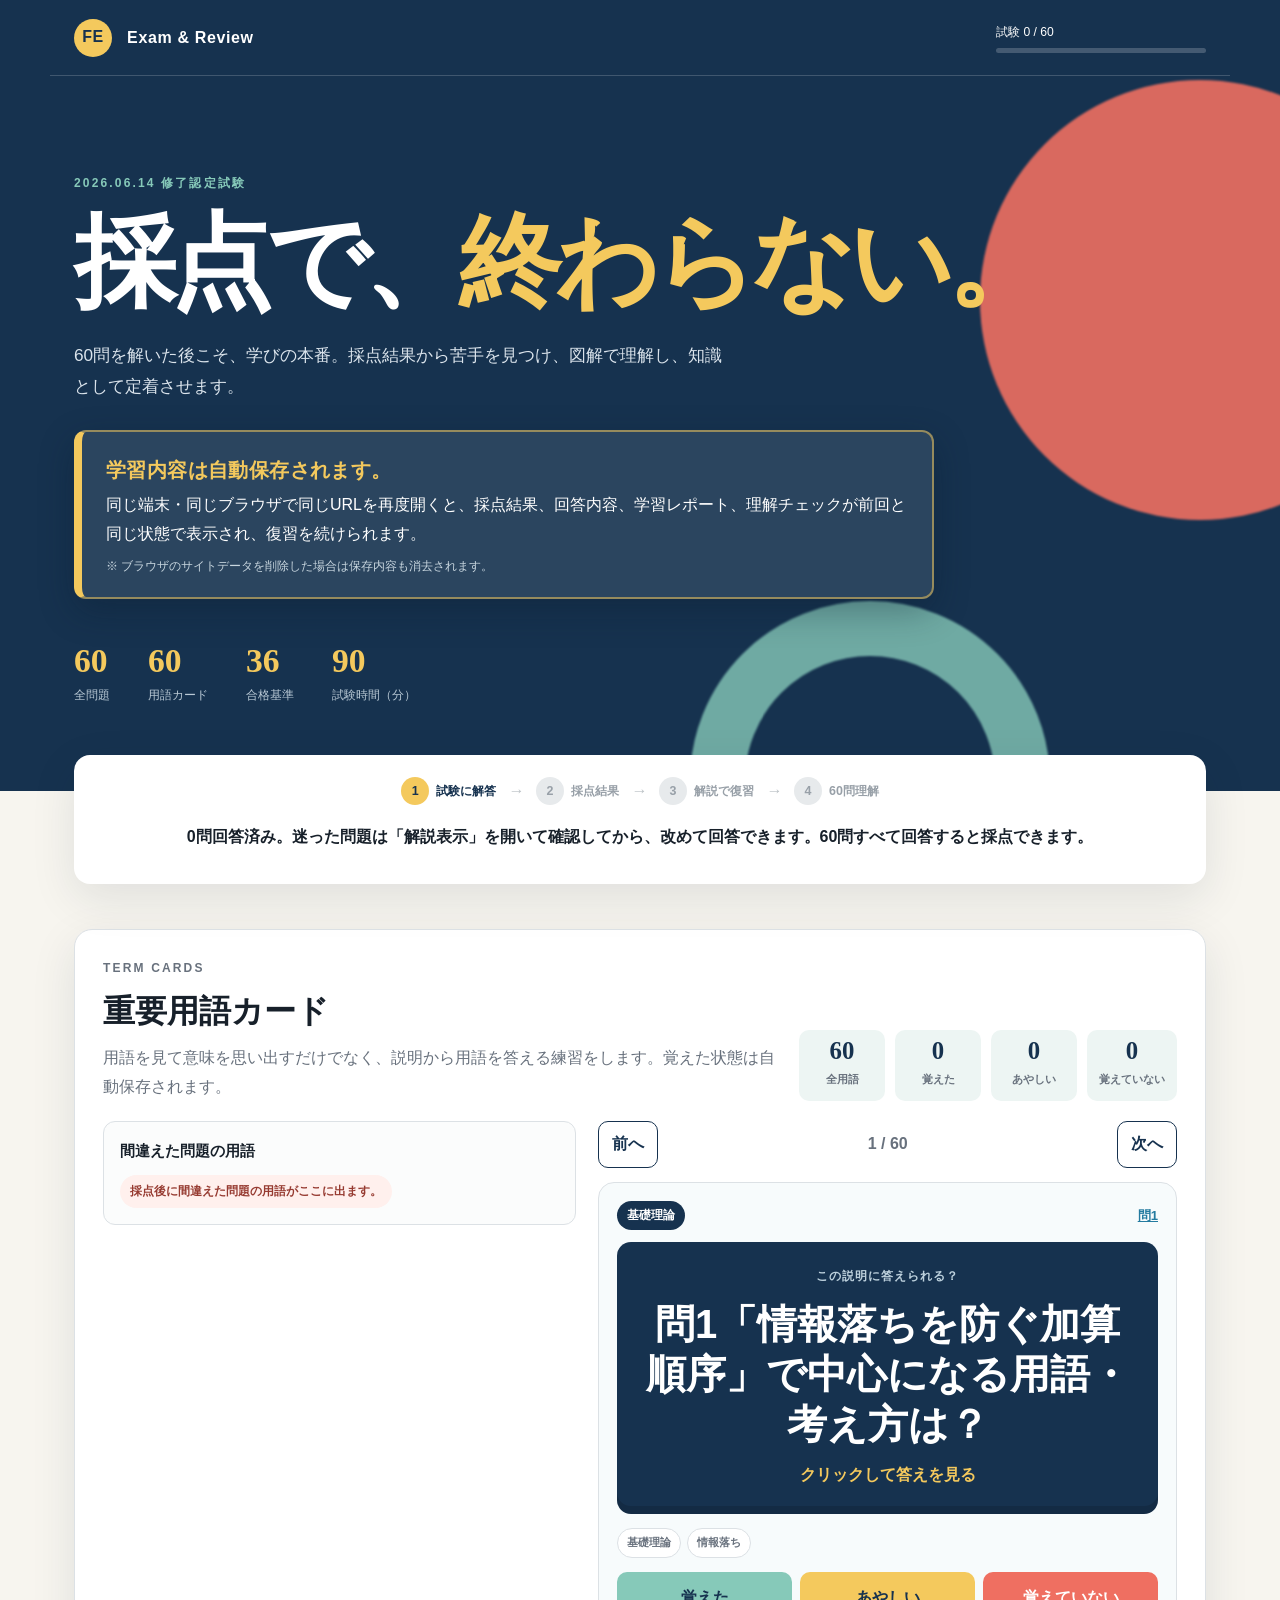
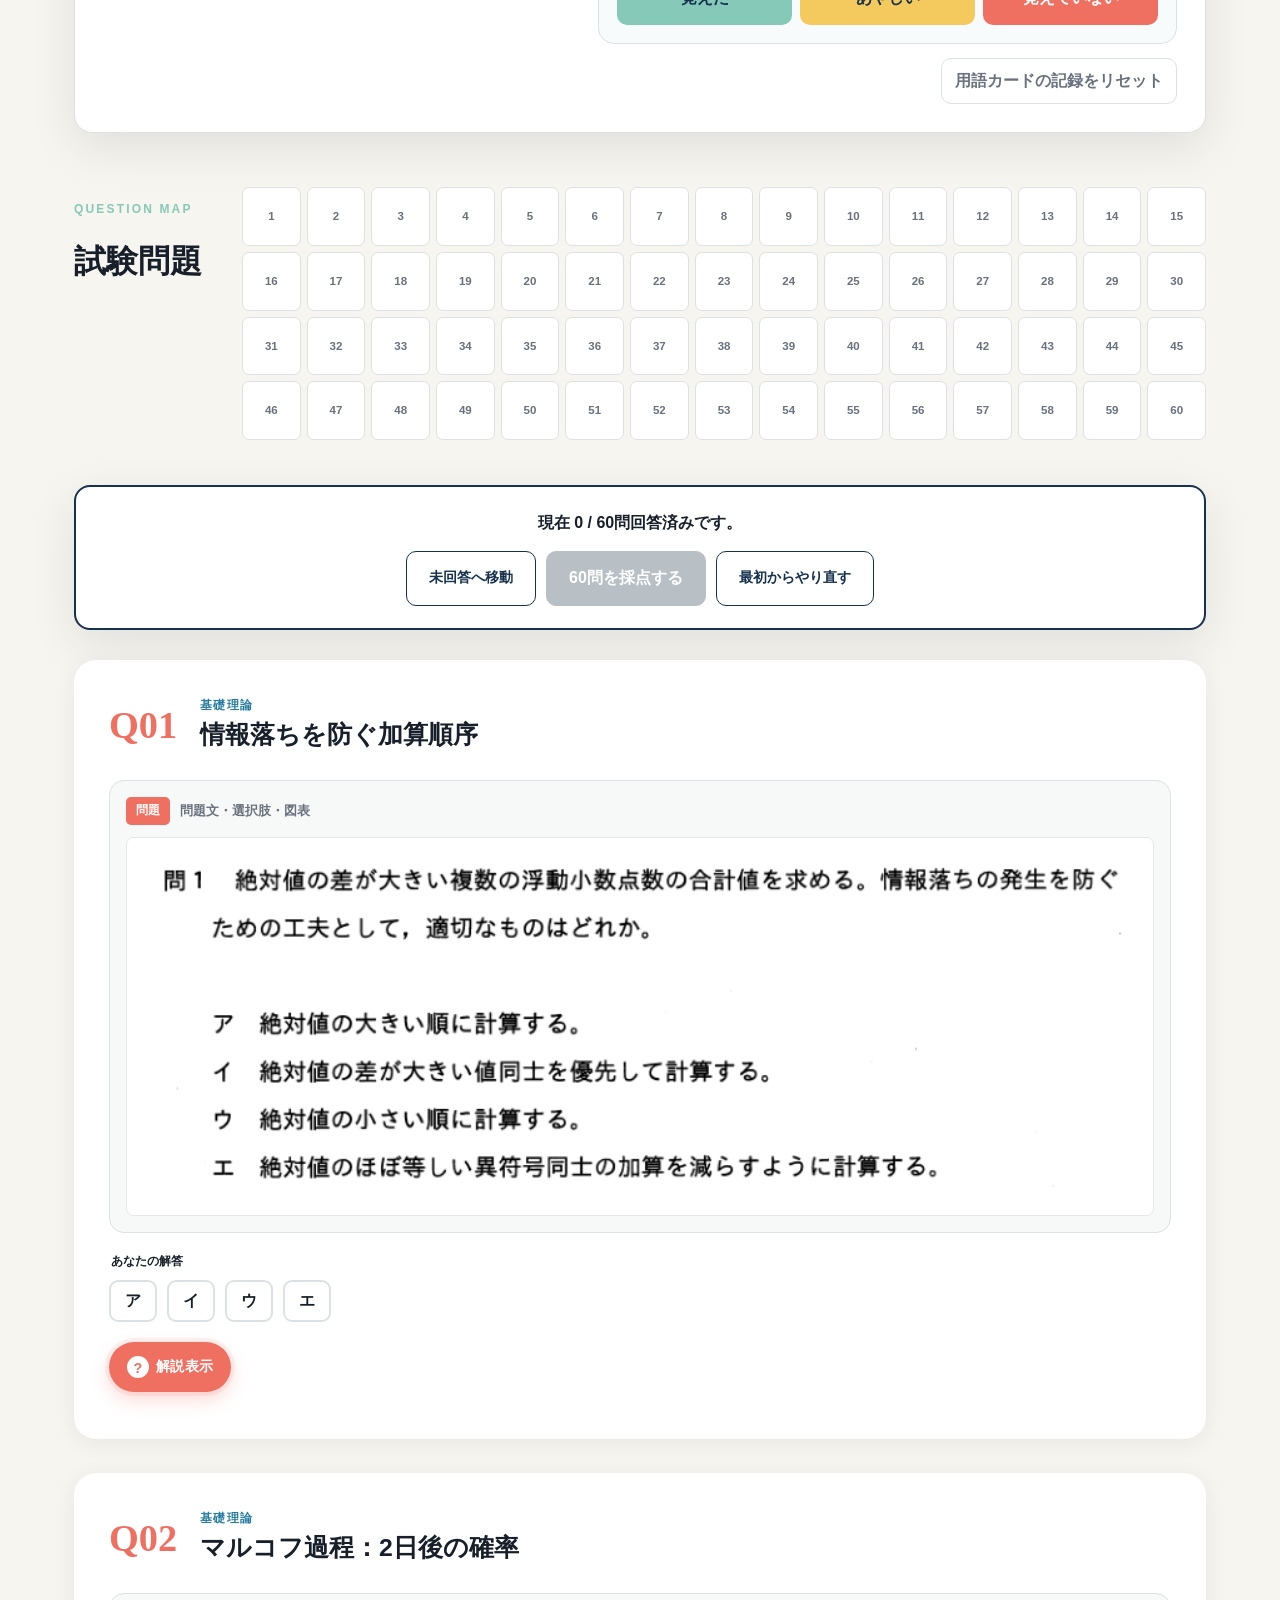
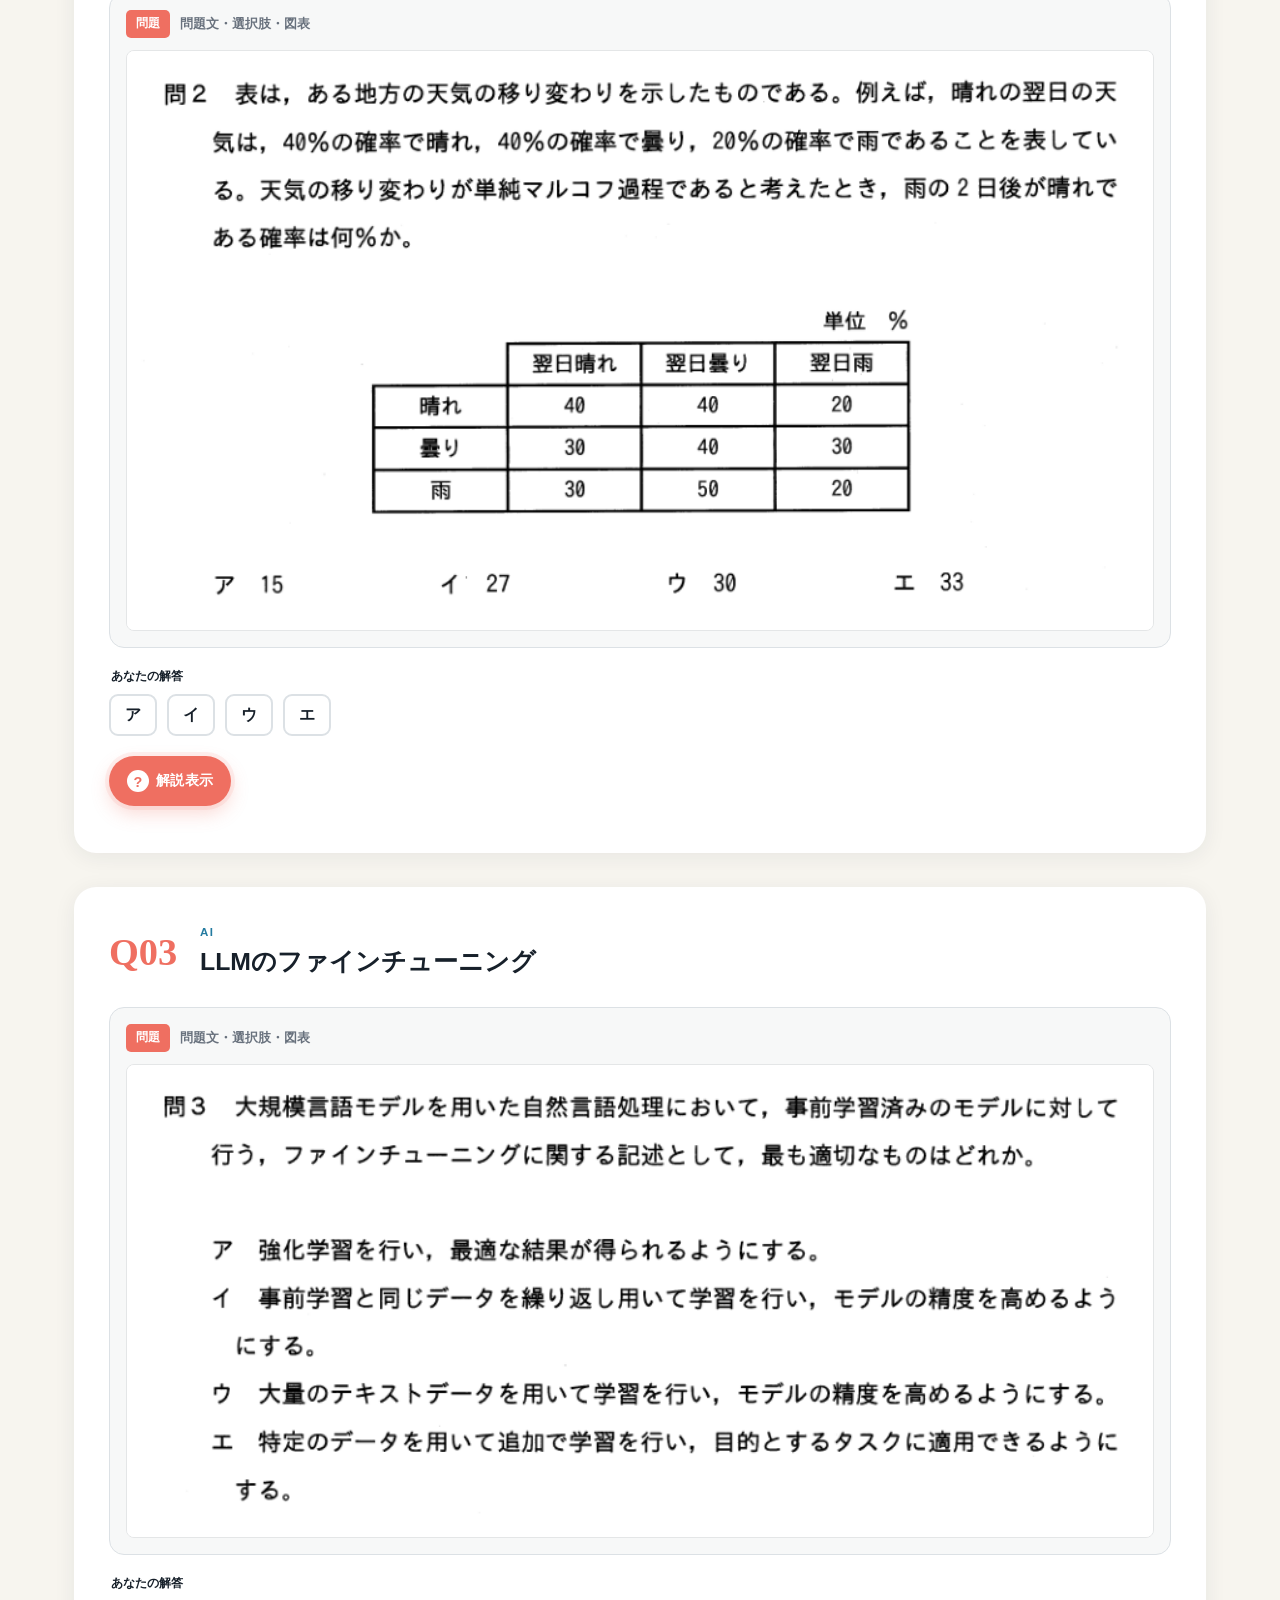
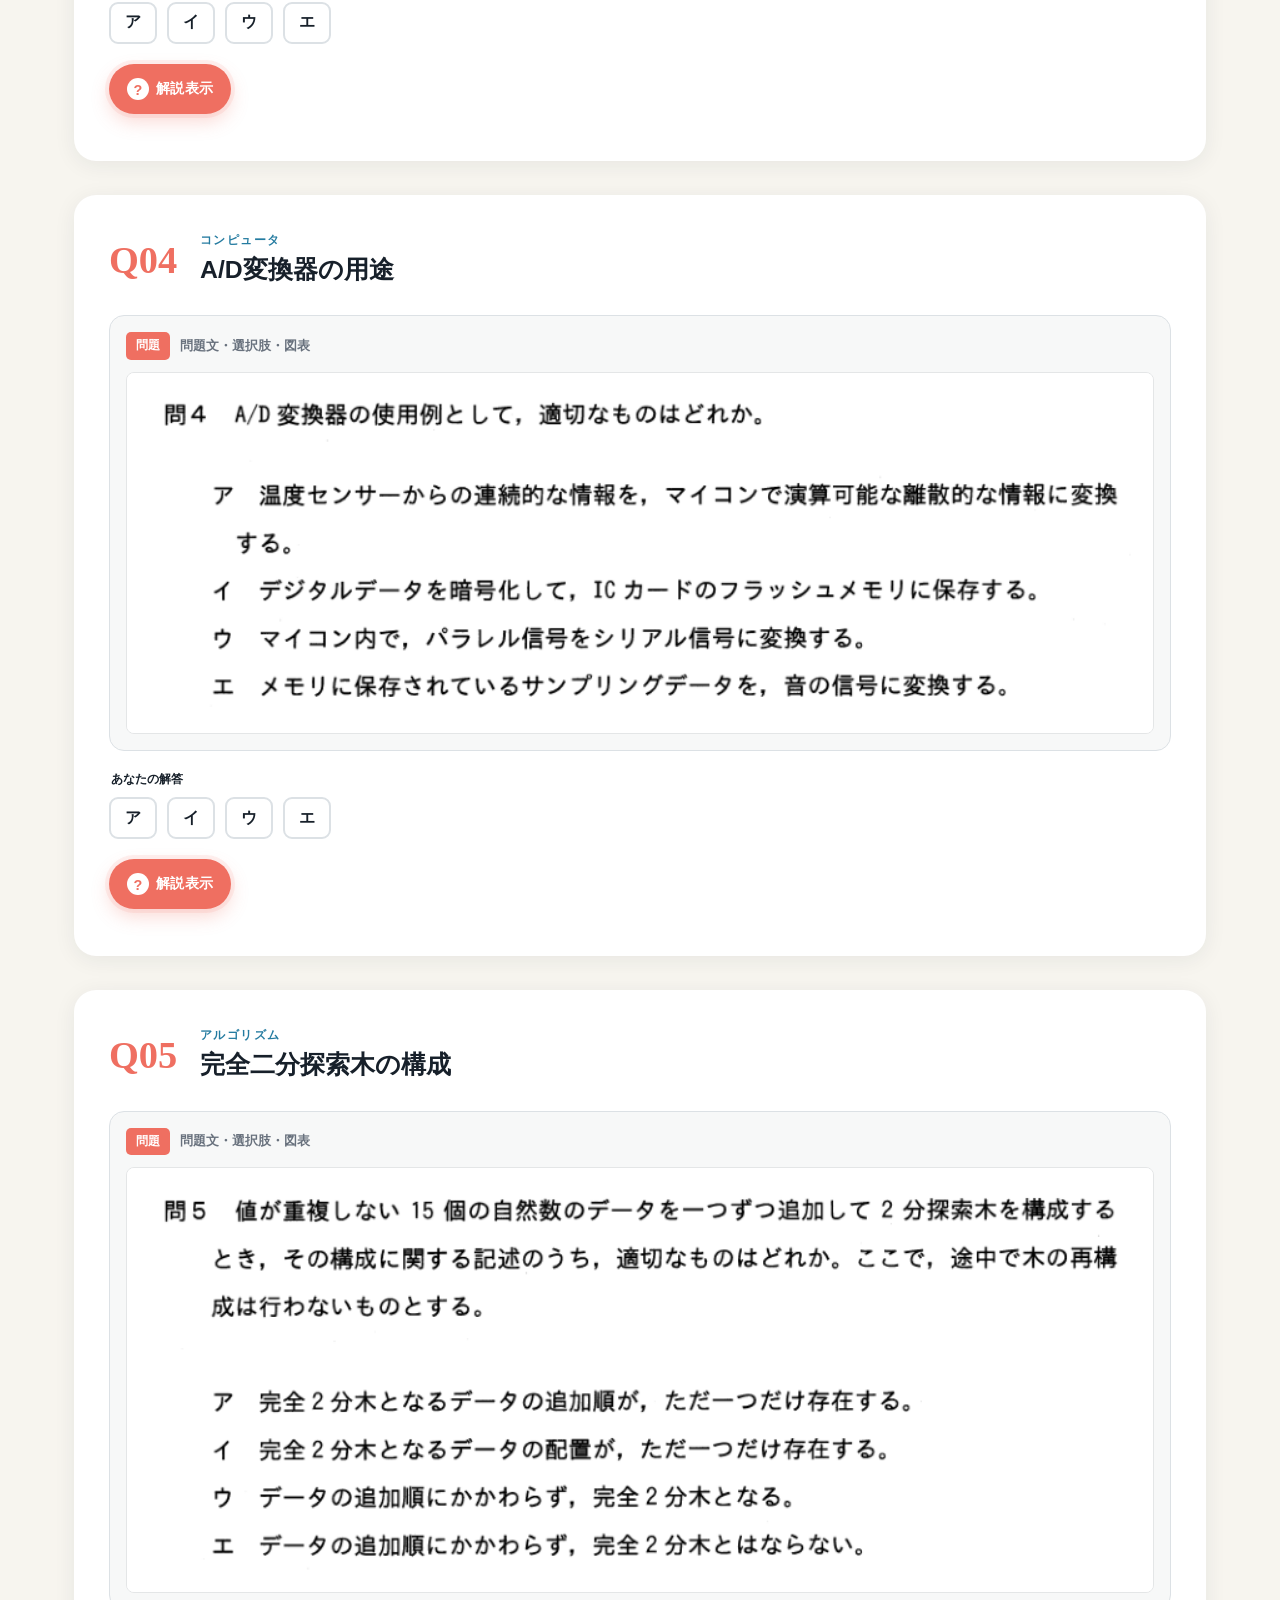
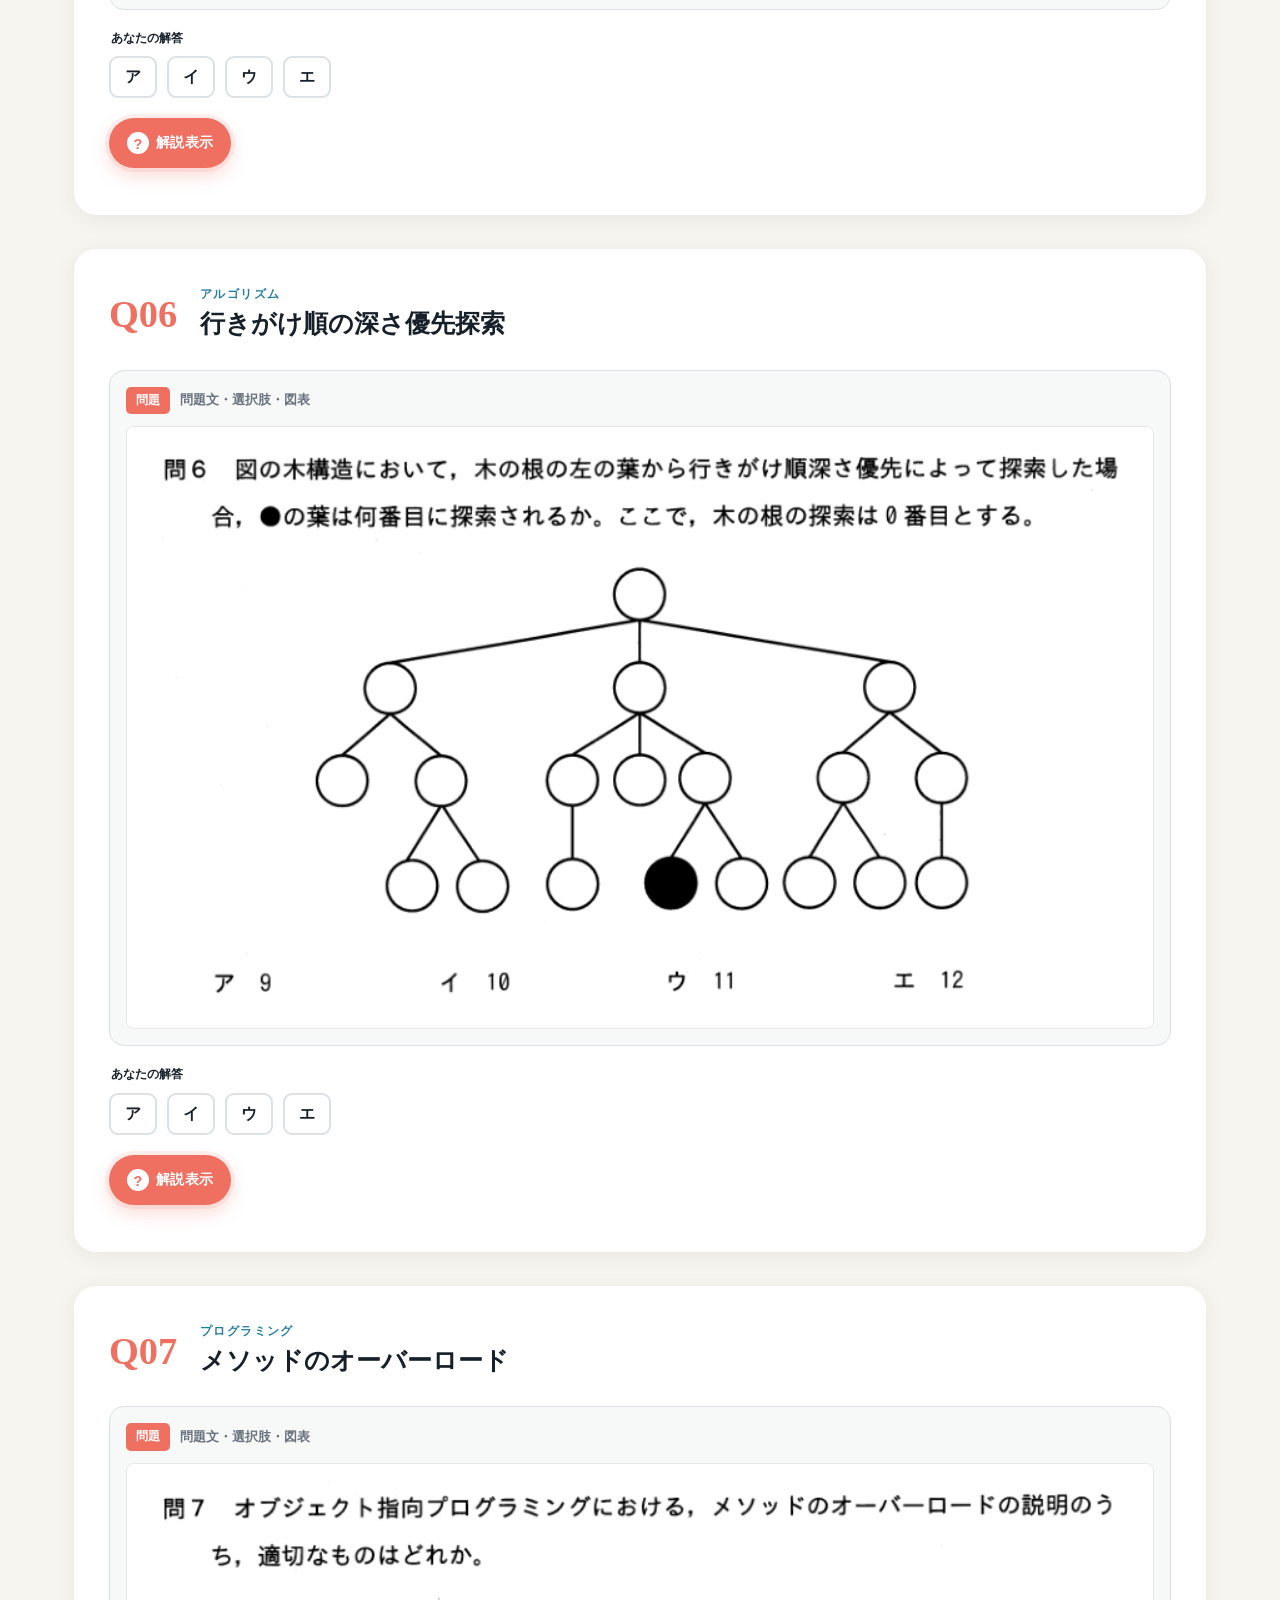
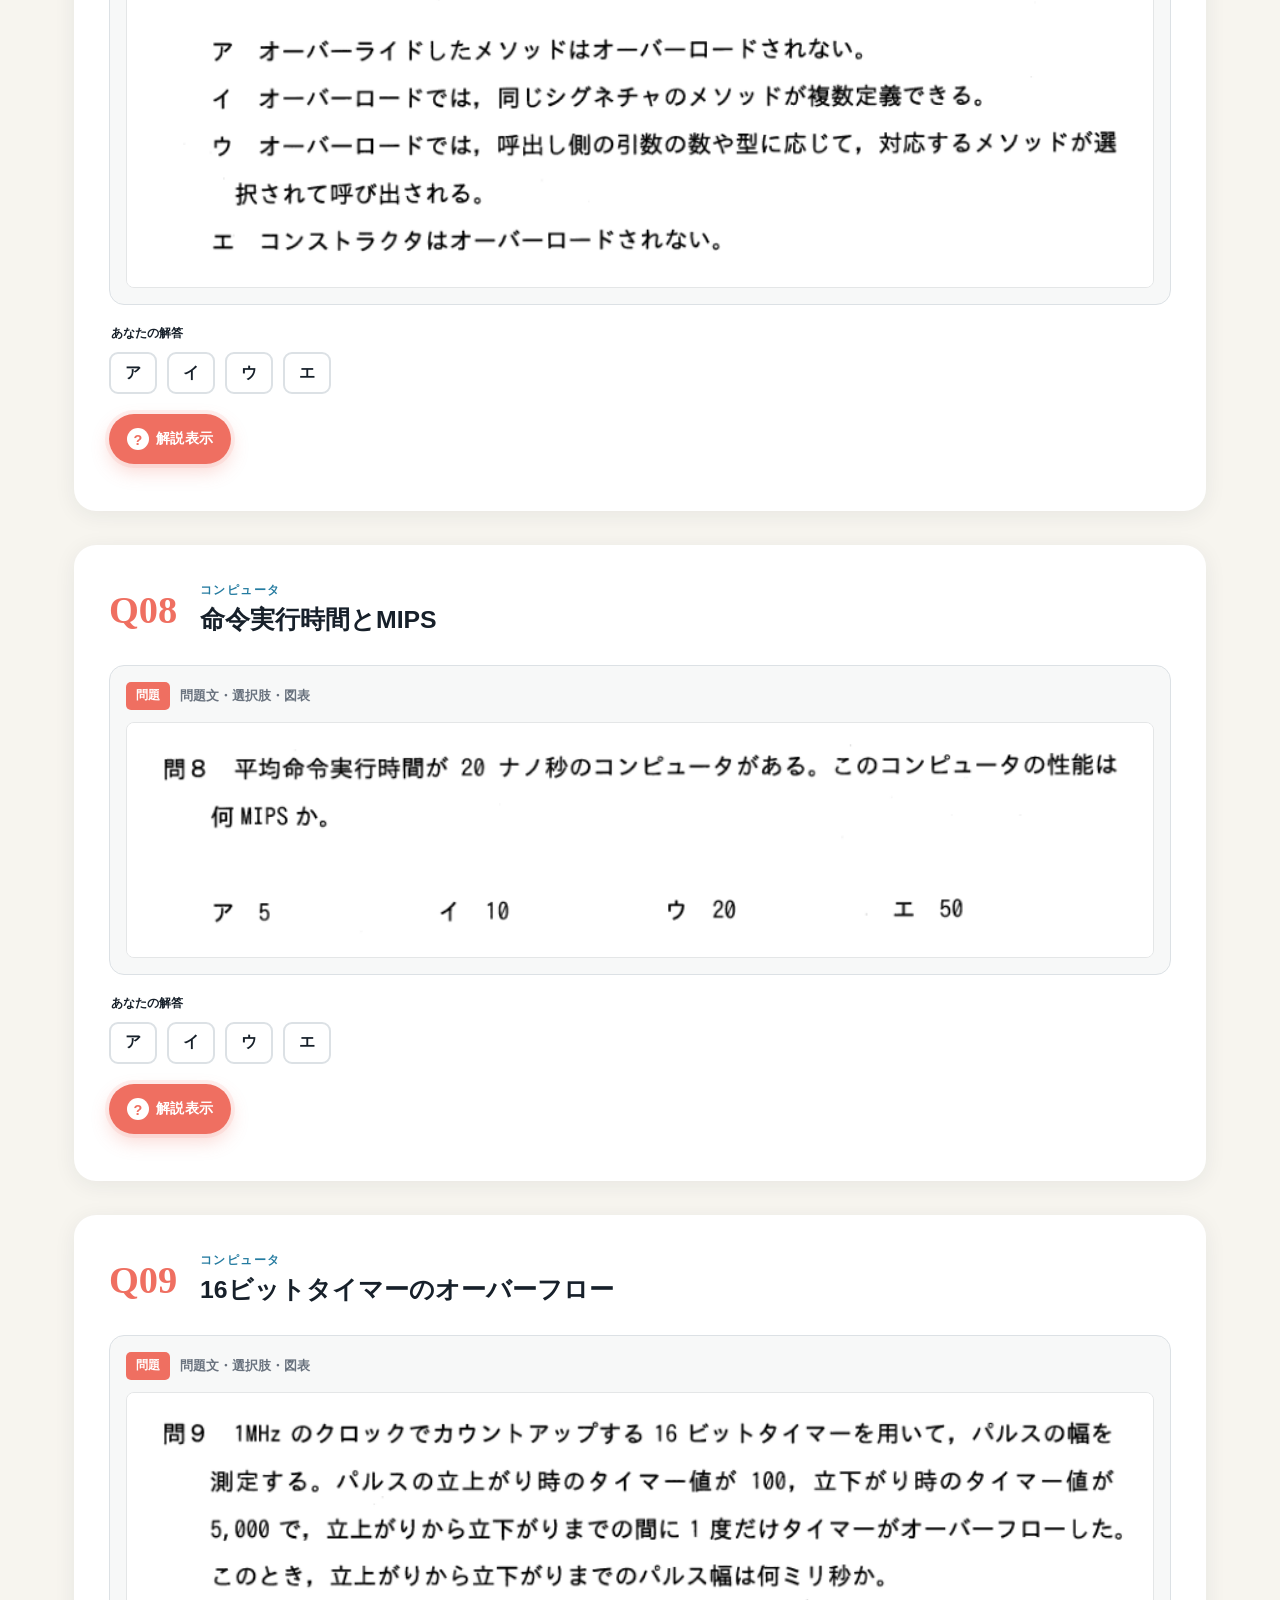
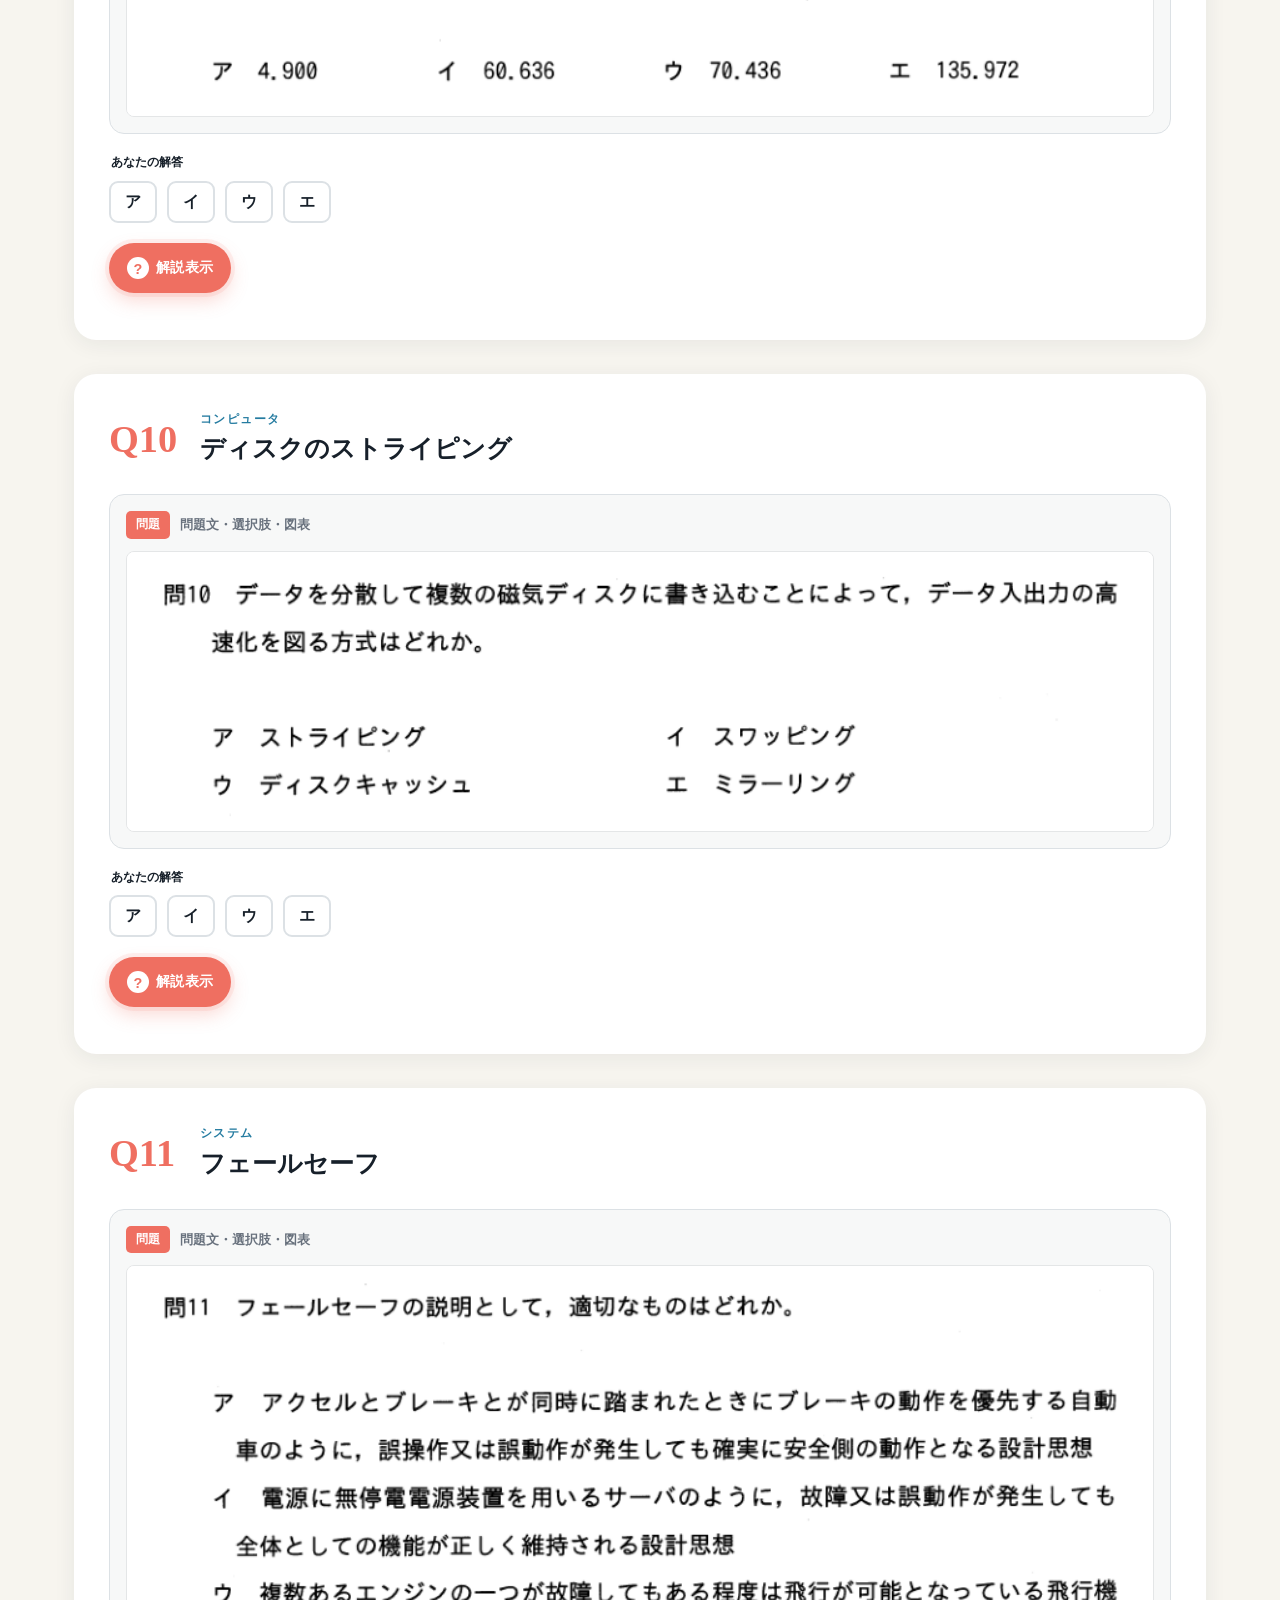
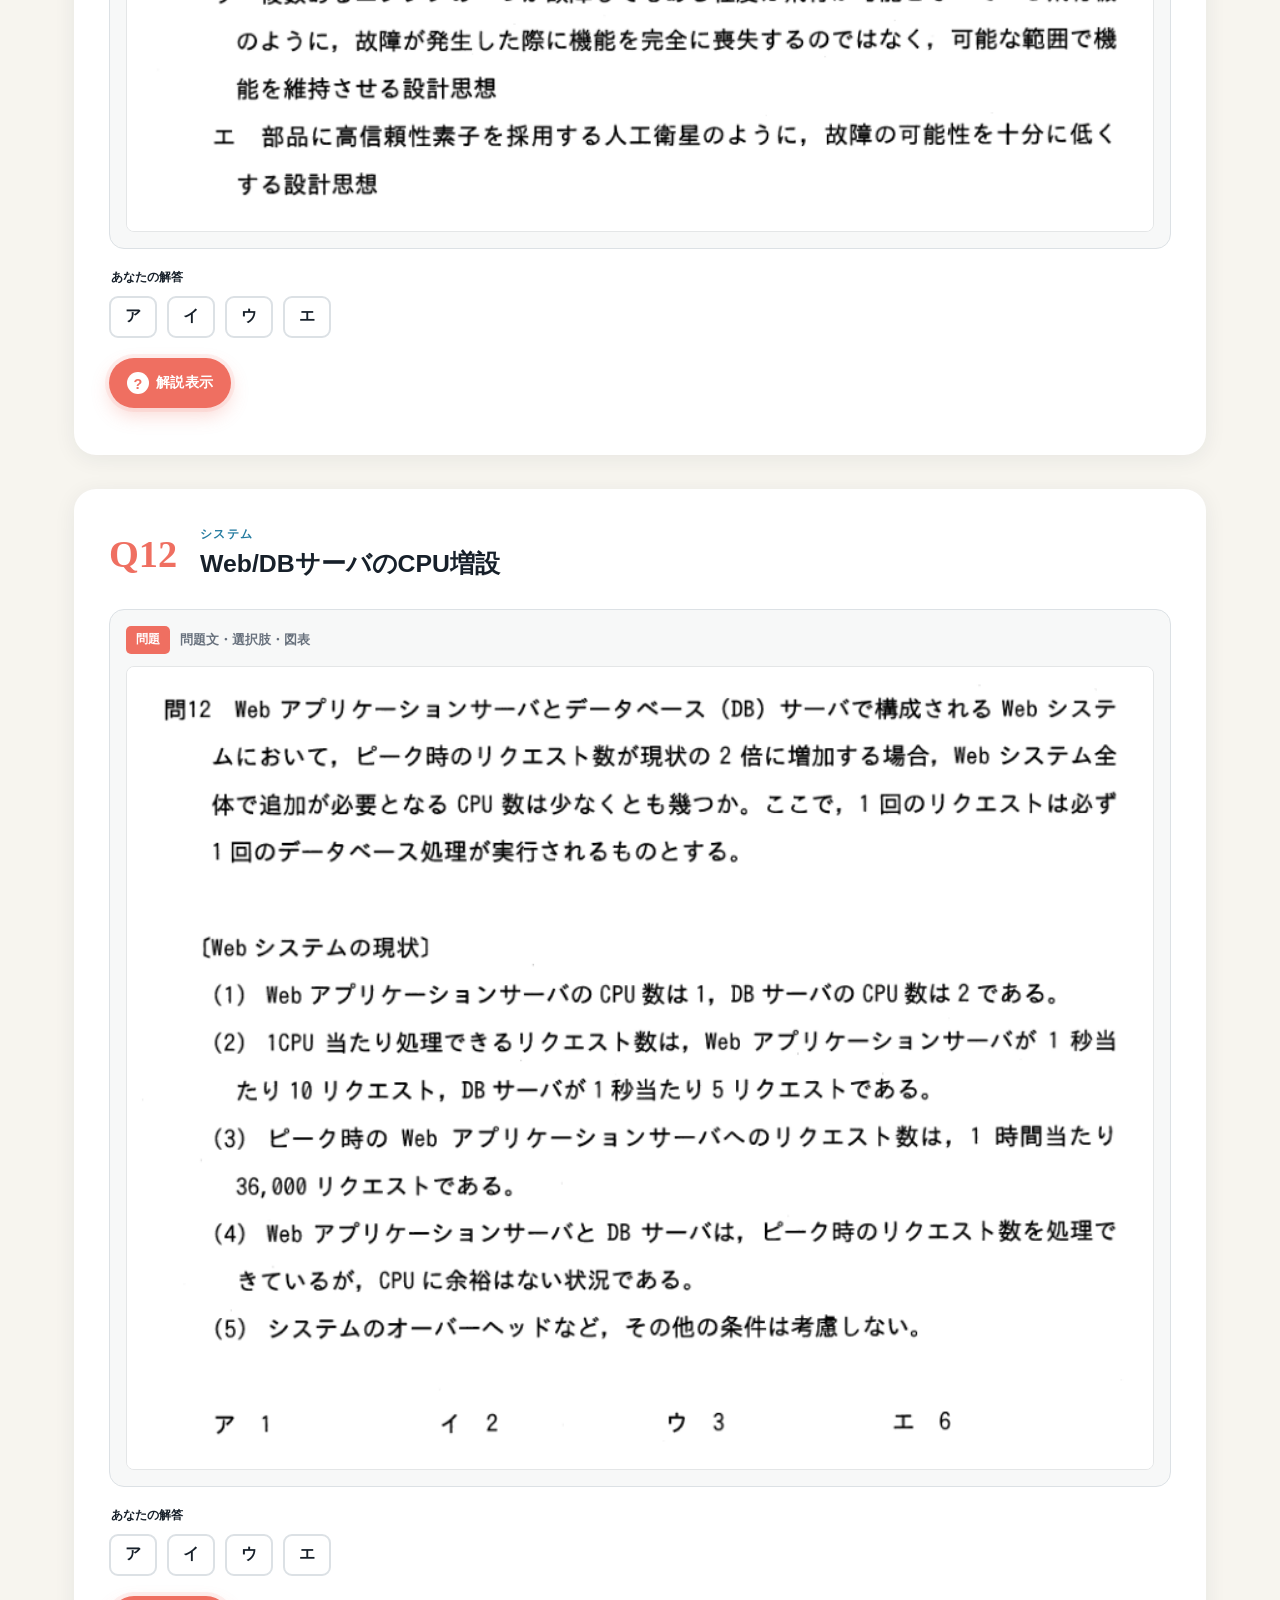
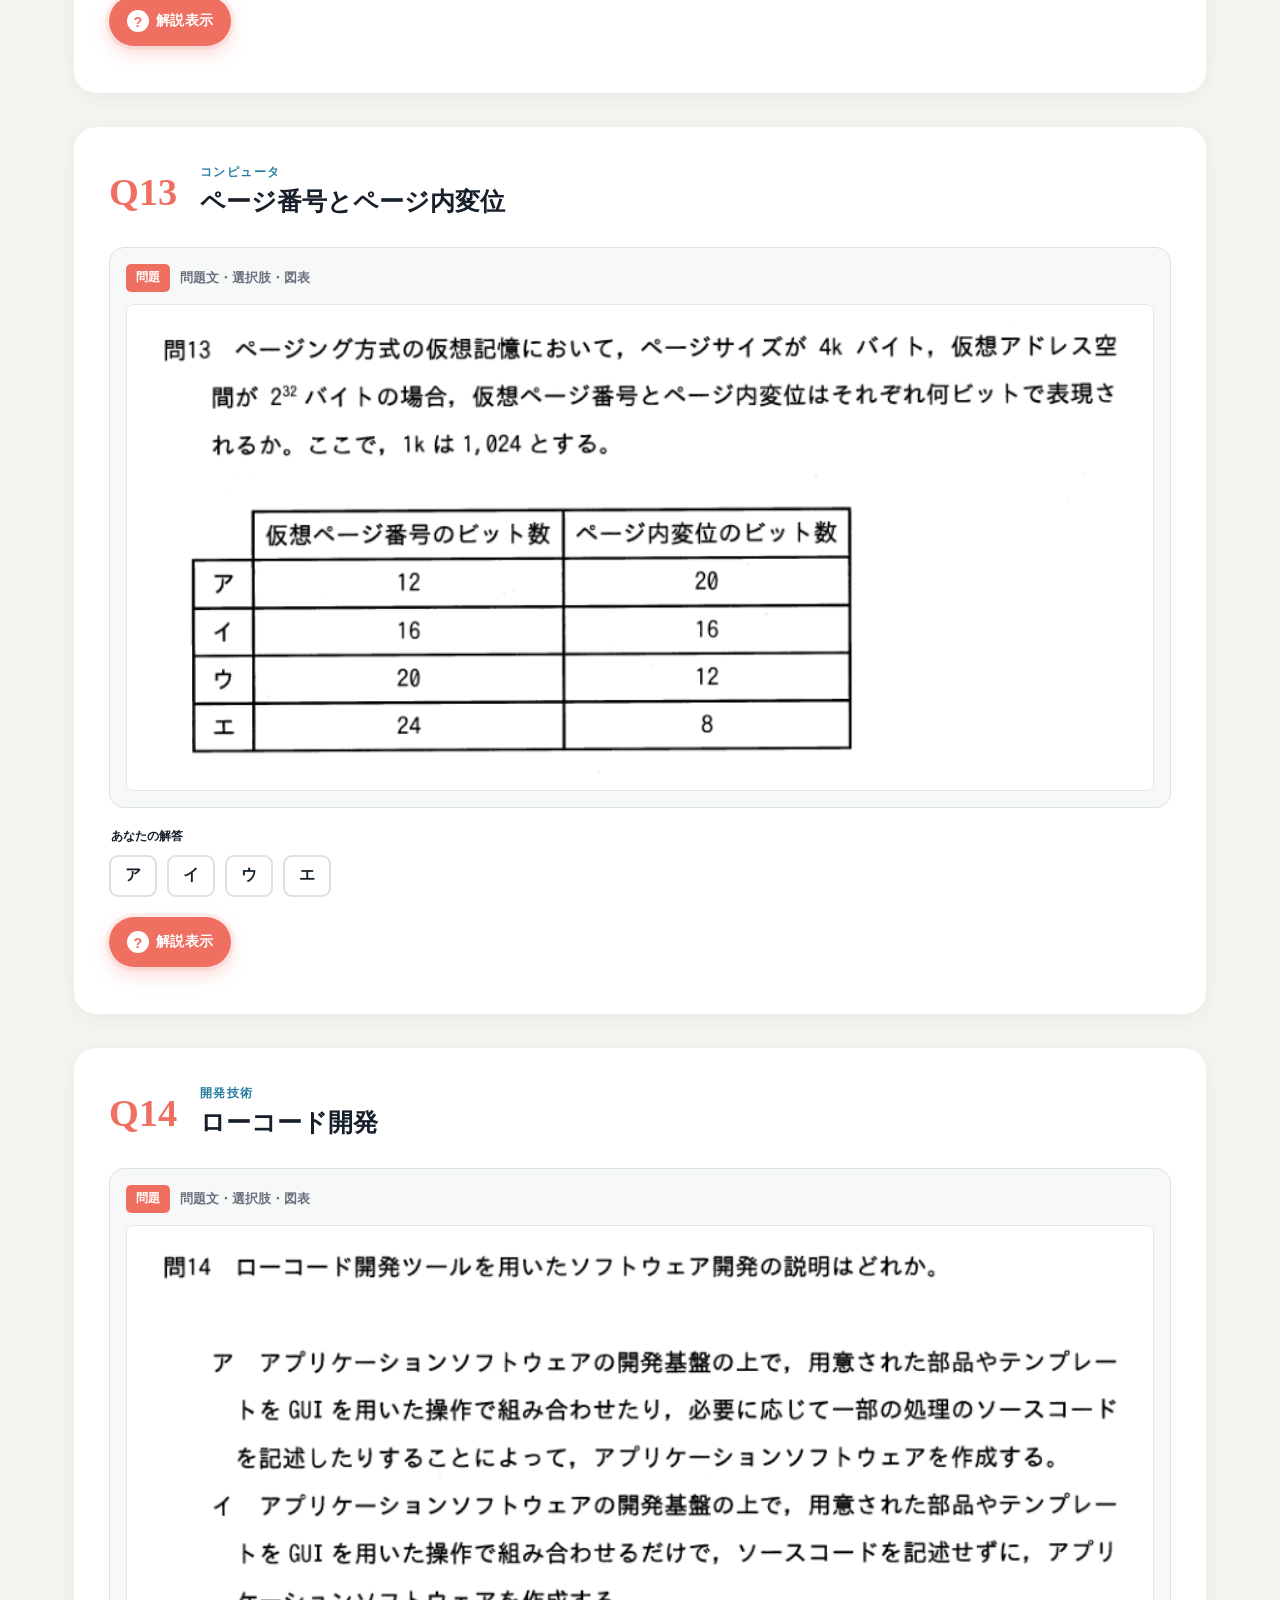
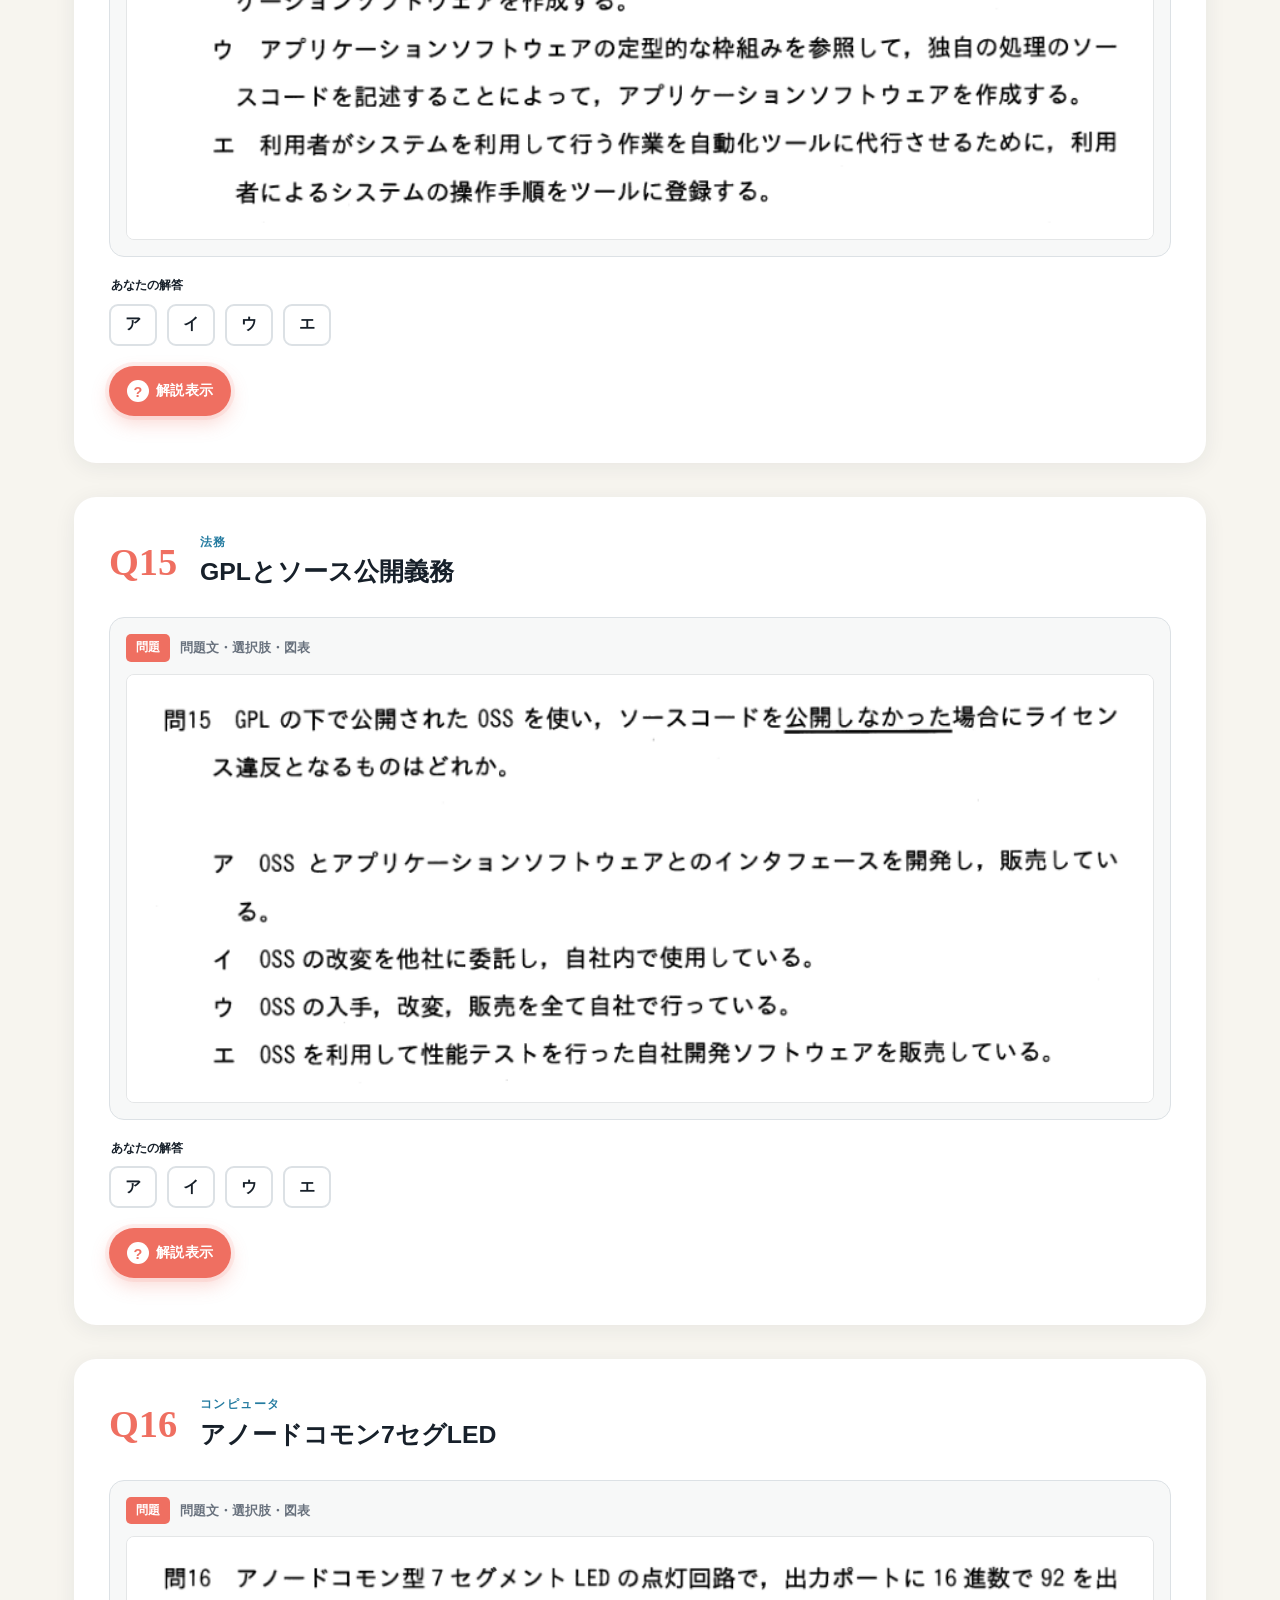
==== commit 577920f5: "Add files via upload" ====
--- a/index.html
+++ b/index.html
@@ -9,6 +9,7 @@
   <link rel="stylesheet" href="visuals.css">
   <link rel="stylesheet" href="flow.css">
   <link rel="stylesheet" href="report.css">
+  <link rel="stylesheet" href="terms.css">
 </head>
 <body>
   <header class="hero">
@@ -30,6 +31,7 @@
       </p>
       <div class="hero-stats">
         <div><strong>60</strong><span>全問題</span></div>
+        <div><strong>60</strong><span>用語カード</span></div>
         <div><strong>36</strong><span>合格基準</span></div>
         <div><strong>90</strong><span>試験時間（分）</span></div>
       </div>
@@ -48,6 +50,9 @@
         <div data-step="complete"><b>4</b><span>60問理解</span></div>
       </div>
       <div id="phaseMessage" class="phase-message"></div>
+      <div class="phase-actions retry-grade-area" hidden>
+        <button class="primary" type="button" data-action="retry-grade">再回答を採点する</button>
+      </div>
       <div id="scoreSummary" class="score-summary" hidden></div>
       <div id="answerLegend" class="answer-legend" hidden>
         <span><i class="correct"></i>緑：正解</span>
@@ -81,6 +86,38 @@
       <label class="search"><span>⌕</span><input id="searchInput" type="search" placeholder="用語・問題番号で検索"></label>
       <div id="filters" class="filters"></div>
       <label class="toggle"><input id="onlyUnlearned" type="checkbox"><span>未理解だけ</span></label>
+    </section>
+
+    <section id="termLearning" class="term-learning">
+      <div class="term-head">
+        <div>
+          <p class="section-kicker">TERM CARDS</p>
+          <h2>重要用語カード</h2>
+          <p>用語を見て意味を思い出すだけでなく、説明から用語を答える練習をします。覚えた状態は自動保存されます。</p>
+        </div>
+        <div id="termStats" class="term-stats" aria-label="用語カードの進捗"></div>
+      </div>
+      <div class="term-tools" hidden>
+        <label class="search"><span>⌕</span><input id="termSearch" type="search" placeholder="用語・説明・タグで検索"></label>
+        <div id="termFilters" class="term-filters"></div>
+      </div>
+      <div class="term-layout">
+        <aside class="term-side">
+          <section class="term-weak">
+            <h3>間違えた問題の用語</h3>
+            <div id="termWeakLinks" class="term-weak-links"></div>
+          </section>
+        </aside>
+        <section class="term-study" aria-label="用語カード学習">
+          <div class="term-nav">
+            <button id="termPrev" type="button">前へ</button>
+            <span id="termPosition"></span>
+            <button id="termNext" type="button">次へ</button>
+          </div>
+          <div id="termCard" class="term-card"></div>
+          <button id="termReset" class="term-reset" type="button">用語カードの記録をリセット</button>
+        </section>
+      </div>
     </section>
 
     <section class="overview">
@@ -99,6 +136,12 @@
 
     <section id="questions" class="questions"></section>
     <p id="emptyState" class="empty" hidden>条件に一致する問題がありません。</p>
+    <section class="exam-control-area retry-grade-area" hidden>
+      <p>再回答を選び終えたら採点してください。</p>
+      <div class="exam-control-buttons">
+        <button class="primary" type="button" data-action="retry-grade">再回答を採点する</button>
+      </div>
+    </section>
     <section class="exam-control-area" data-exam-controls>
       <p data-exam-message>60問すべてに回答すると採点できます。</p>
       <div class="exam-control-buttons">
@@ -112,10 +155,12 @@
   <footer>
     <div class="footer-notes">
       <p>令和8年度6月14日実施 修了認定試験・学習用解説</p>
-      <p class="source-note">出典・参考：問題画像は提供された試験問題画像を使用。解説作成にあたり、基本情報技術者試験、応用情報技術者試験、情報セキュリティマネジメント試験の公開過去問題・関連問題も参考にしています。</p>
+      <p class="source-note">出典・参考：問題画像は提供された tokurei_Mondai_20260614_FE.pdf 由来の試験問題画像を使用。解説作成にあたり、基本情報技術者試験、応用情報技術者試験、情報セキュリティマネジメント試験の公開過去問題・関連問題も参考にしています。</p>
     </div>
     <div class="footer-links">
+      <a href="#termLearning">重要用語カード</a>
       <a href="reference-map.html">参考問題対応表</a>
+      <a href="source-map.html">出典候補調査表</a>
       <a href="#top">ページ上部へ ↑</a>
     </div>
   </footer>
@@ -156,12 +201,14 @@
 
   <dialog id="confirmDialog" class="confirm-dialog">
     <h2>60問を採点しますか？</h2>
-    <p>採点後は解答を変更できません。解説と理解チェックが表示されます。</p>
+    <p>採点後、初回に間違えた問題は正答と解説を隠したまま再回答できます。再回答の正誤はその場では表示しません。</p>
     <div><button id="cancelSubmit" type="button">戻る</button><button id="confirmSubmit" class="primary" type="button">採点する</button></div>
   </dialog>
 
   <script src="questions.js"></script>
+  <script src="terms.js"></script>
   <script src="app.js"></script>
+  <script src="terms-ui.js"></script>
   <script src="learning.js"></script>
 </body>
 </html>
--- a/flow.css
+++ b/flow.css
@@ -1,3 +1,7 @@
 [hidden]{display:none!important}.phase-panel{margin:-36px 0 45px;background:#fff;padding:22px;border-radius:16px;box-shadow:var(--shadow);position:relative;z-index:5}.phase-steps{display:flex;align-items:center;justify-content:center;gap:12px}.phase-steps>div{display:flex;align-items:center;gap:7px;color:#98a0a8;font-size:.78rem;font-weight:700}.phase-steps b{display:grid;place-items:center;width:28px;height:28px;border-radius:50%;background:#e7eaec}.phase-steps>div.active{color:var(--navy)}.phase-steps>div.active b{background:var(--yellow)}.phase-steps>div.finished b{background:var(--mint);color:var(--navy)}.phase-steps i{color:#bdc3c7}.phase-message{text-align:center;margin:18px 0 10px;font-weight:700}.phase-actions{display:flex;justify-content:center;gap:8px;flex-wrap:wrap}.phase-actions button,.confirm-dialog button{border:1px solid var(--line);background:#fff;border-radius:9px;padding:9px 15px;cursor:pointer}.phase-actions .primary,.confirm-dialog .primary{background:var(--coral);border-color:var(--coral);color:#fff;font-weight:800}.phase-actions button:disabled{opacity:.4;cursor:not-allowed}.score-summary{display:flex;justify-content:center;gap:24px;margin:15px auto;padding:15px;background:#edf5f3;border-radius:10px;max-width:550px}.score-summary div{text-align:center}.score-summary strong{display:block;font:800 1.8rem Georgia;color:var(--navy)}.answer-input{border:0;margin:18px 0;padding:0;display:flex;align-items:center;gap:10px}.answer-input legend{font-size:.75rem;font-weight:800;margin-bottom:7px}.answer-input label{cursor:pointer}.answer-input input{position:absolute;opacity:0}.answer-input span{display:grid;place-items:center;width:48px;height:42px;border:2px solid var(--line);border-radius:9px;background:#fff;font-weight:800}.answer-input input:checked+span{background:var(--navy);border-color:var(--navy);color:#fff;box-shadow:0 0 0 4px #16324f20}.result-line{display:none;margin:14px 0;padding:10px 14px;border-radius:8px;font-weight:700}.result-line.correct{display:block;background:#e1f5ee;color:#155d4a}.result-line.wrong{display:block;background:#fff0ed;color:#963a30}.review-content,.understand-check{display:none}.review-mode .review-content,.review-mode .understand-check{display:block}.review-mode .answer-input{pointer-events:none}.review-mode .answer-input span{opacity:.65}.review-mode .answer-input input:checked+span{opacity:1}.understand-check{font-size:.72rem;font-weight:800;background:#edf1f3;padding:8px 11px;border-radius:99px;cursor:pointer}.understand-check input{accent-color:var(--mint)}.question-card.understood{border-color:var(--mint);background:#fcfffe}.question-map a.answered{background:#dbe8ef;color:var(--navy)}.question-map a.correct{background:var(--mint);color:var(--navy)}.question-map a.wrong{background:#f6b0a8;color:#64261f}.completion{background:linear-gradient(135deg,var(--navy),#245a78);color:#fff;text-align:center;padding:28px;border-radius:15px}.completion strong{display:block;font:800 2.2rem Georgia;color:var(--yellow)}.confirm-dialog{border:0;border-radius:15px;padding:28px;max-width:460px}.confirm-dialog::backdrop{background:#0b1723bb}.confirm-dialog h2{margin-top:0}.confirm-dialog>div{display:flex;justify-content:flex-end;gap:8px}
+.question-card.explanation-open .review-content{display:block}.explain-toggle{display:inline-flex;align-items:center;border:0;background:var(--coral);color:#fff;border-radius:999px;margin:2px 0 12px;padding:12px 18px;font-size:.9rem;font-weight:900;cursor:pointer;white-space:nowrap;box-shadow:0 8px 18px #ef6f6140,0 0 0 4px #ef6f6118;letter-spacing:.02em}.explain-toggle::before{content:"?";display:inline-grid;place-items:center;width:22px;height:22px;margin-right:7px;border-radius:50%;background:#fff;color:var(--coral);font-weight:900}.explain-toggle:hover{transform:translateY(-1px);box-shadow:0 12px 22px #ef6f6150,0 0 0 5px #ef6f611e}.question-card.explanation-open .explain-toggle{background:var(--yellow);color:var(--navy);box-shadow:0 8px 18px #f4c95d55,0 0 0 4px #f4c95d2a}.question-card.explanation-open .explain-toggle::before{content:"✓";color:var(--navy)}.explain-toggle:disabled{opacity:.45;cursor:not-allowed;transform:none}
 @media(max-width:700px){.phase-steps{gap:5px}.phase-steps>div{display:grid;text-align:center;justify-items:center;font-size:.6rem}.phase-steps i{font-size:.7rem}.score-summary{gap:10px}.answer-input{justify-content:center}.understand-check span{display:none}}
+@media(max-width:700px){.explain-toggle{width:100%;justify-content:center;padding:12px 14px;font-size:.86rem}.card-head{flex-wrap:wrap}.heading{min-width:calc(100% - 70px)}}
 .exam-control-area{margin:0 0 30px;padding:22px;background:#fff;border:2px solid var(--navy);border-radius:16px;text-align:center;box-shadow:var(--shadow)}.questions+.empty+.exam-control-area{margin-top:30px;margin-bottom:70px}.exam-control-area p{margin:0 0 13px;font-weight:700}.exam-control-buttons{display:flex;justify-content:center;gap:10px;flex-wrap:wrap}.exam-control-area button{border:1px solid var(--navy);border-radius:10px;padding:12px 22px;background:#fff;color:var(--navy);font-weight:800;font-size:.9rem;cursor:pointer}.exam-control-area button.primary{background:var(--coral);border-color:var(--coral);color:#fff;font-size:1rem}.exam-control-area button:disabled{background:#b9c0c5;border-color:#b9c0c5;color:#fff;cursor:not-allowed}
+.review-mode .question-card.retrying .review-content,.review-mode .question-card.retrying .understand-check{display:none}.review-mode .question-card.retrying .answer-input{pointer-events:auto}.review-mode .question-card.retrying .answer-input span{opacity:1}.question-card.retrying{border-color:#f6b0a8;background:#fffaf9}.question-card.retrying .answer-input legend::after{content:"（正誤は上の採点ボタンを押した時だけ表示します）";display:block;margin-top:4px;color:#963a30;font-weight:700}
+.review-mode .question-card.retrying.explanation-open .review-content{display:block}
--- a/terms.css
+++ b/terms.css
@@ -0,0 +1,11 @@
+.term-learning{margin:0 0 54px;background:#fff;border:1px solid var(--line);border-radius:18px;padding:28px;box-shadow:var(--shadow)}
+.term-head{display:grid;grid-template-columns:1fr auto;gap:20px;align-items:end;margin-bottom:20px}.term-head h2{font-size:2rem;margin:.1em 0}.term-head p{margin:0;color:var(--muted);max-width:760px}.term-stats{display:flex;gap:10px;flex-wrap:wrap;justify-content:flex-end}.term-stats div{min-width:86px;background:#edf5f3;border-radius:10px;padding:9px 12px;text-align:center}.term-stats strong{display:block;font:800 1.55rem/1 Georgia;color:var(--navy)}.term-stats span{font-size:.66rem;color:var(--muted);font-weight:800}
+.term-tools{display:flex;gap:12px;align-items:center;flex-wrap:wrap;margin-bottom:22px}.term-tools .search{margin:0;flex:1}.term-filters{display:flex;gap:6px;flex-wrap:wrap}.term-filters button{border:0;background:#edf1f3;color:#4d5964;border-radius:99px;padding:8px 12px;cursor:pointer;font-size:.75rem;font-weight:800}.term-filters button.active{background:var(--navy);color:#fff}
+.term-layout{display:grid;grid-template-columns:minmax(310px,.9fr) 1.1fr;gap:22px}.term-side{display:grid;gap:18px;align-content:start}.term-weak,.term-list-wrap{border:1px solid var(--line);border-radius:12px;padding:16px;background:#fbfcfc}.term-weak h3,.term-list-wrap h3{margin:0 0 10px;font-size:.92rem}.term-weak-links{display:flex;gap:7px;flex-wrap:wrap}.term-weak-links a,.term-weak-links span{display:inline-flex;gap:6px;align-items:center;border-radius:999px;padding:6px 10px;background:#fff0ed;color:#963a30;text-decoration:none;font-size:.72rem;font-weight:800}.term-weak-links a span{padding:0;background:transparent;color:#963a30;font-size:.64rem}
+.term-list{max-height:410px;overflow:auto;display:grid;gap:7px;padding-right:4px}.term-list button{border:1px solid var(--line);background:#fff;border-radius:9px;padding:9px 10px;display:flex;justify-content:space-between;align-items:center;gap:8px;text-align:left;cursor:pointer}.term-list button b{font-size:.78rem}.term-list button span{font-size:.66rem;color:var(--muted);white-space:nowrap}.term-list button.active{border-color:var(--coral);box-shadow:0 0 0 3px #ef6f611f}.term-list button.known{background:#e1f5ee}.term-list button.shaky{background:#fff8e1}.term-list button.weak{background:#fff0ed}
+.term-study{display:grid;gap:14px}.term-nav{display:flex;justify-content:space-between;align-items:center}.term-nav button,.term-reset{border:1px solid var(--navy);background:#fff;color:var(--navy);border-radius:10px;padding:8px 13px;font-weight:900;cursor:pointer}.term-nav span{font-weight:900;color:var(--muted)}.term-reset{justify-self:end;border-color:var(--line);color:var(--muted)}
+.term-card{border:1px solid var(--line);border-radius:16px;background:#f7fbfc;padding:18px;min-height:430px}.term-card.known{background:#f3fbf8}.term-card.shaky{background:#fffdf2}.term-card.weak{background:#fff8f6}.term-card-top{display:flex;justify-content:space-between;align-items:center;margin-bottom:12px}.term-card-top span{background:var(--navy);color:#fff;border-radius:999px;padding:4px 10px;font-size:.72rem;font-weight:900}.term-card-top a{color:var(--blue);font-weight:900;font-size:.82rem}
+.term-flip{width:100%;min-height:260px;border:0;border-radius:14px;background:var(--navy);color:#fff;padding:24px;display:grid;place-items:center;text-align:center;cursor:pointer;box-shadow:inset 0 -8px 0 #00000024}.term-face{display:grid;gap:12px;justify-items:center}.term-face.back{display:none}.term-card.flipped .front{display:none}.term-card.flipped .back{display:grid}.term-face small{font-size:.75rem;color:#bcd0dc;font-weight:900;letter-spacing:.08em}.term-face strong{font-size:clamp(1.55rem,4vw,2.5rem);line-height:1.25}.term-face em{font-style:normal;color:var(--yellow);font-weight:900}.term-face b{background:var(--yellow);color:var(--navy);border-radius:999px;padding:6px 12px}.term-face p{max-width:620px;margin:0;line-height:1.8}.term-face i{font-style:normal;background:#ffffff18;border-left:5px solid var(--coral);padding:10px 14px;border-radius:8px;text-align:left}
+.term-tags{display:flex;gap:6px;flex-wrap:wrap;margin:14px 0}.term-tags span{background:#fff;border:1px solid var(--line);border-radius:999px;padding:4px 9px;font-size:.68rem;color:var(--muted);font-weight:800}.term-grade{display:grid;grid-template-columns:repeat(3,1fr);gap:8px}.term-grade button{border:0;border-radius:10px;padding:12px 8px;font-weight:900;cursor:pointer}.term-grade button:nth-child(1){background:var(--mint);color:var(--navy)}.term-grade button:nth-child(2){background:var(--yellow);color:var(--navy)}.term-grade button:nth-child(3){background:var(--coral);color:#fff}.term-current{margin:12px 0 0;text-align:center;font-weight:900;color:var(--muted)}.term-empty{text-align:center;color:var(--muted);padding:80px 0}
+@media(max-width:900px){.term-head,.term-layout{grid-template-columns:1fr}.term-stats{justify-content:flex-start}.term-grade{grid-template-columns:1fr}.term-card{min-height:auto}}
+@media(max-width:520px){.term-learning{padding:22px 15px}.term-head h2{font-size:1.45rem}.term-flip{padding:18px;min-height:240px}.term-list{max-height:260px}}
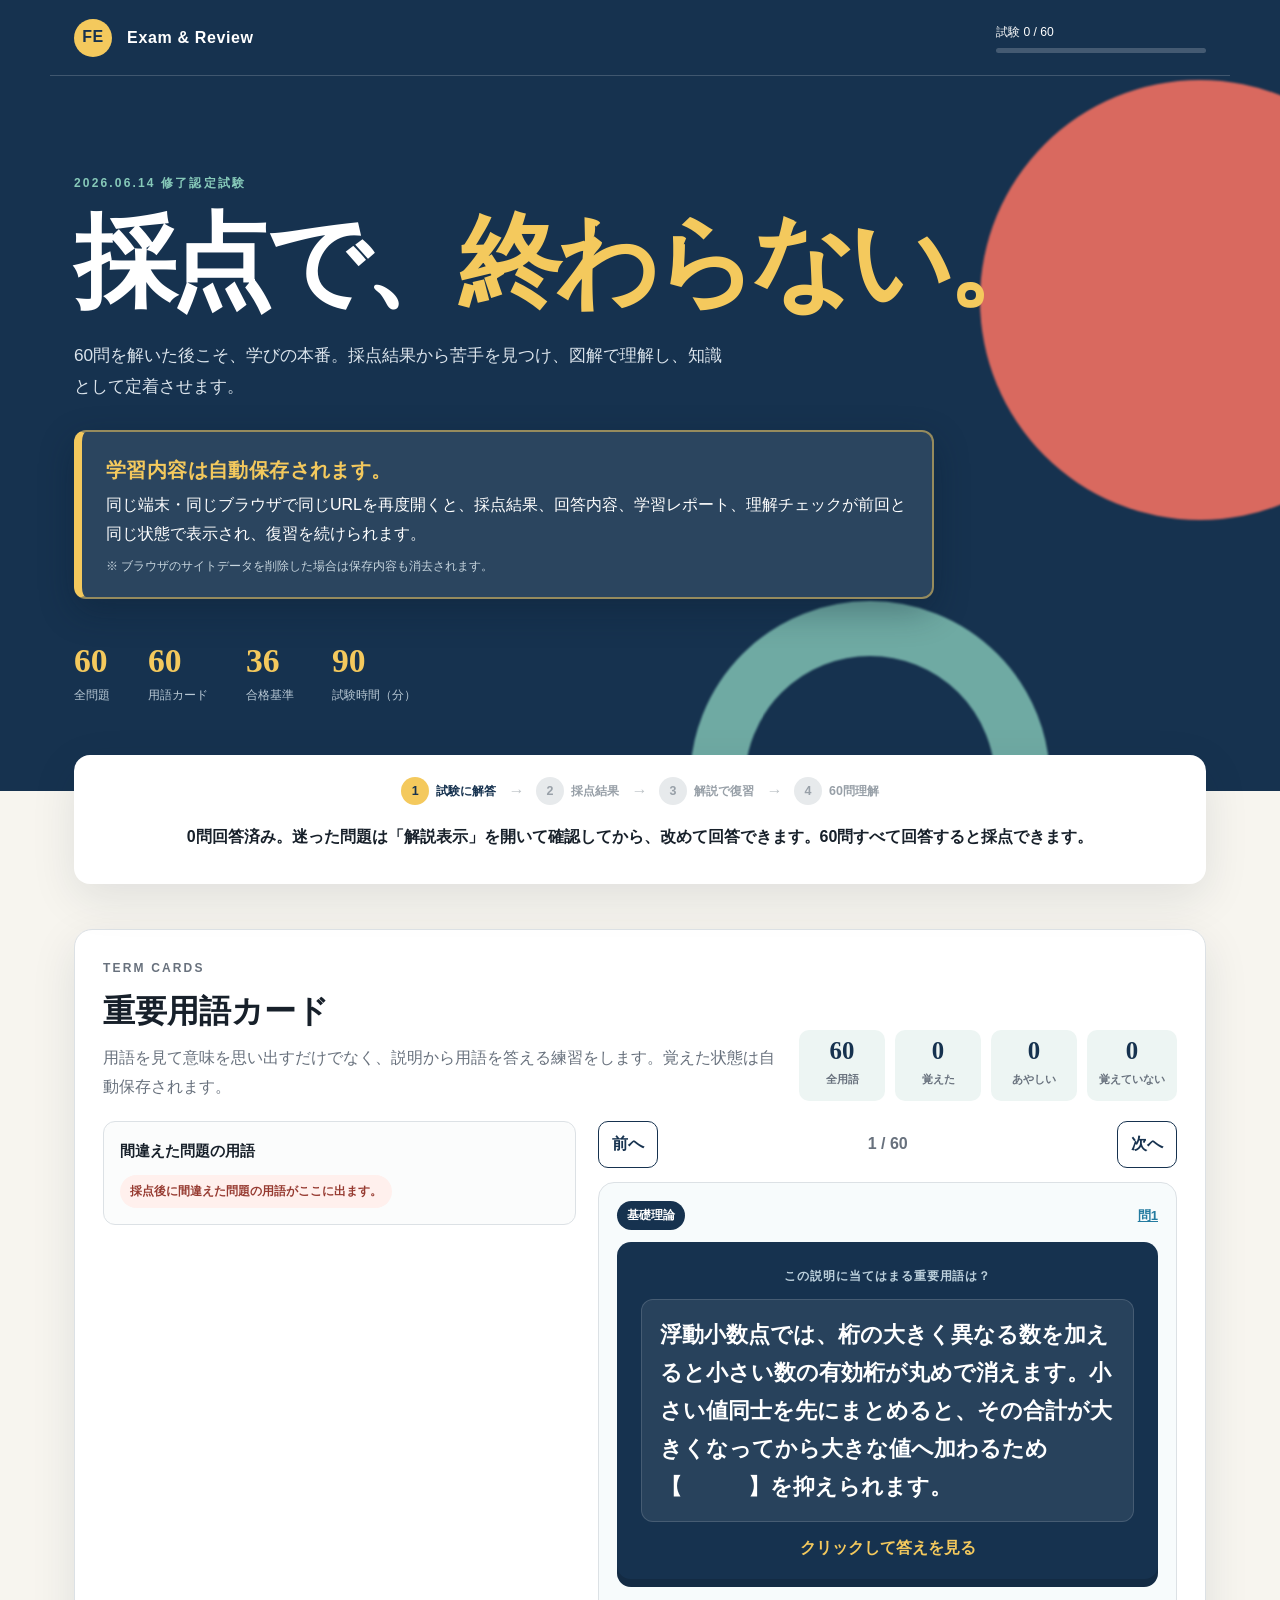
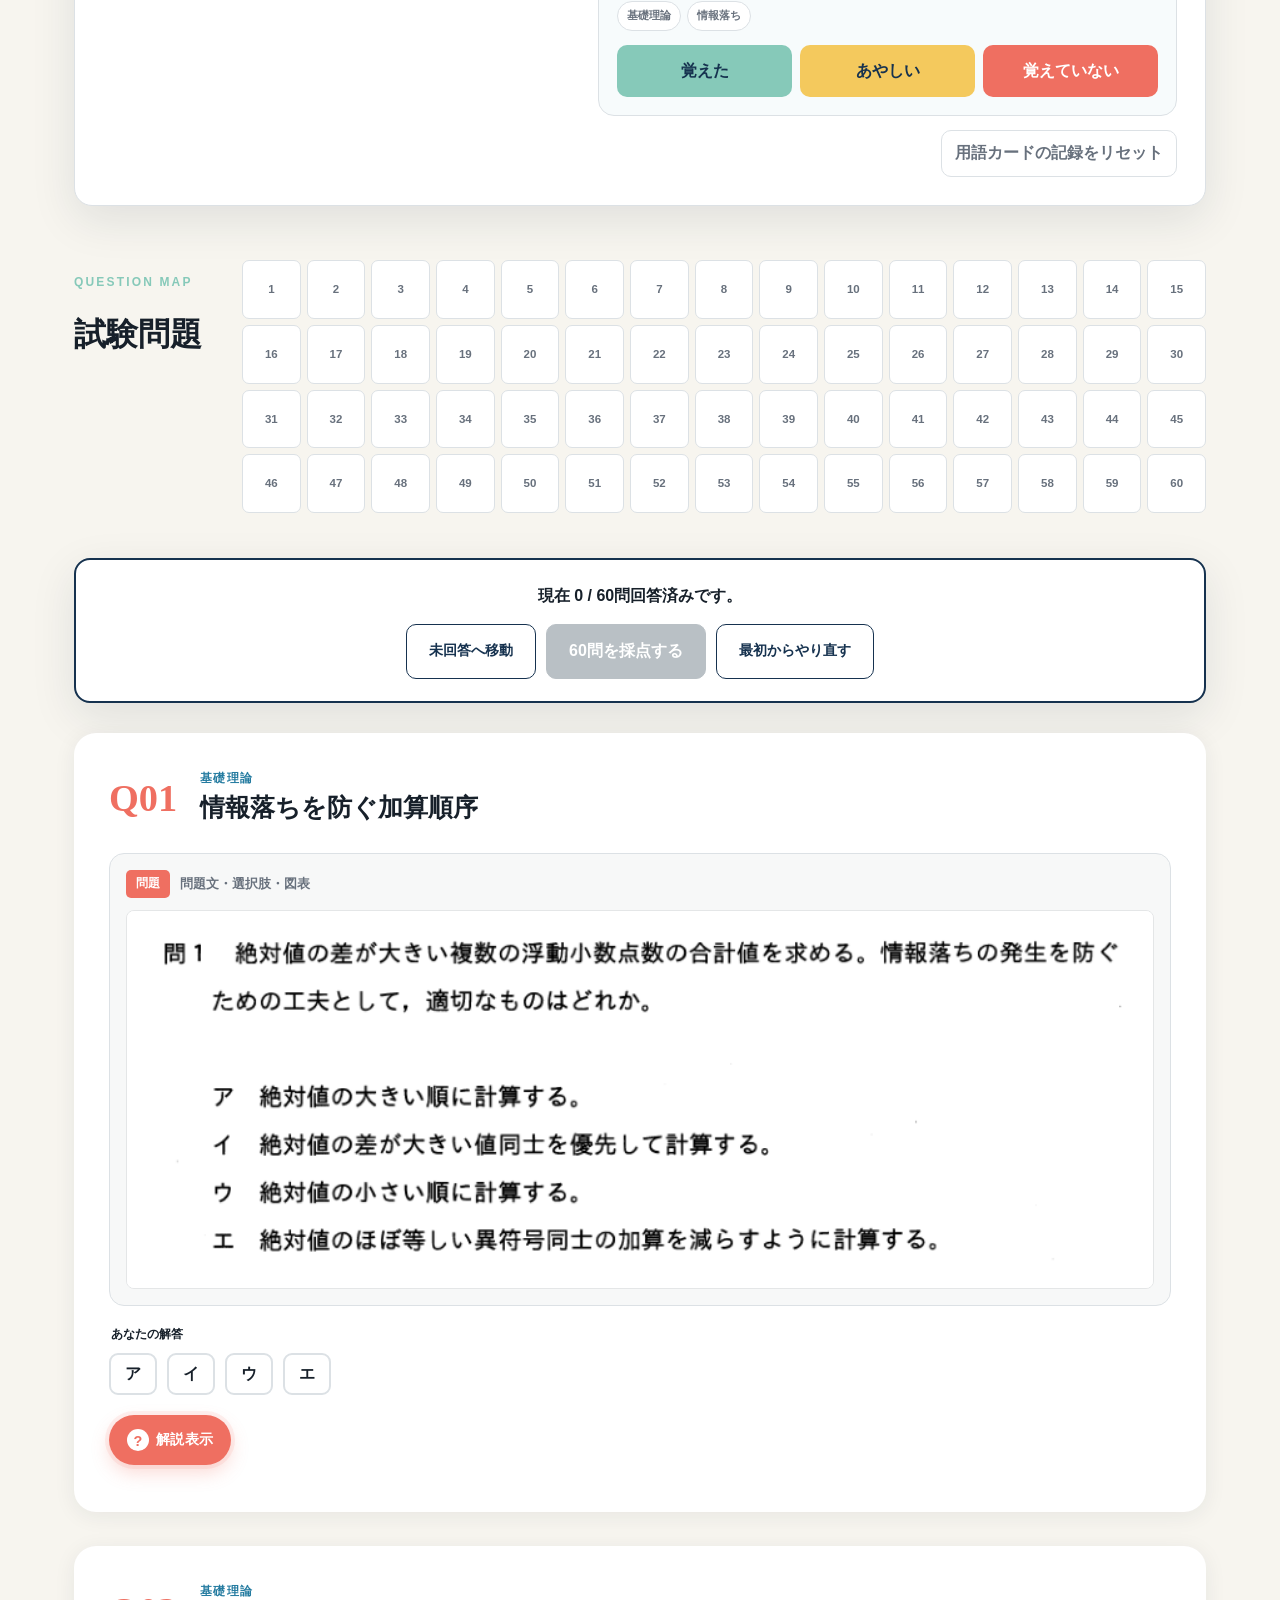
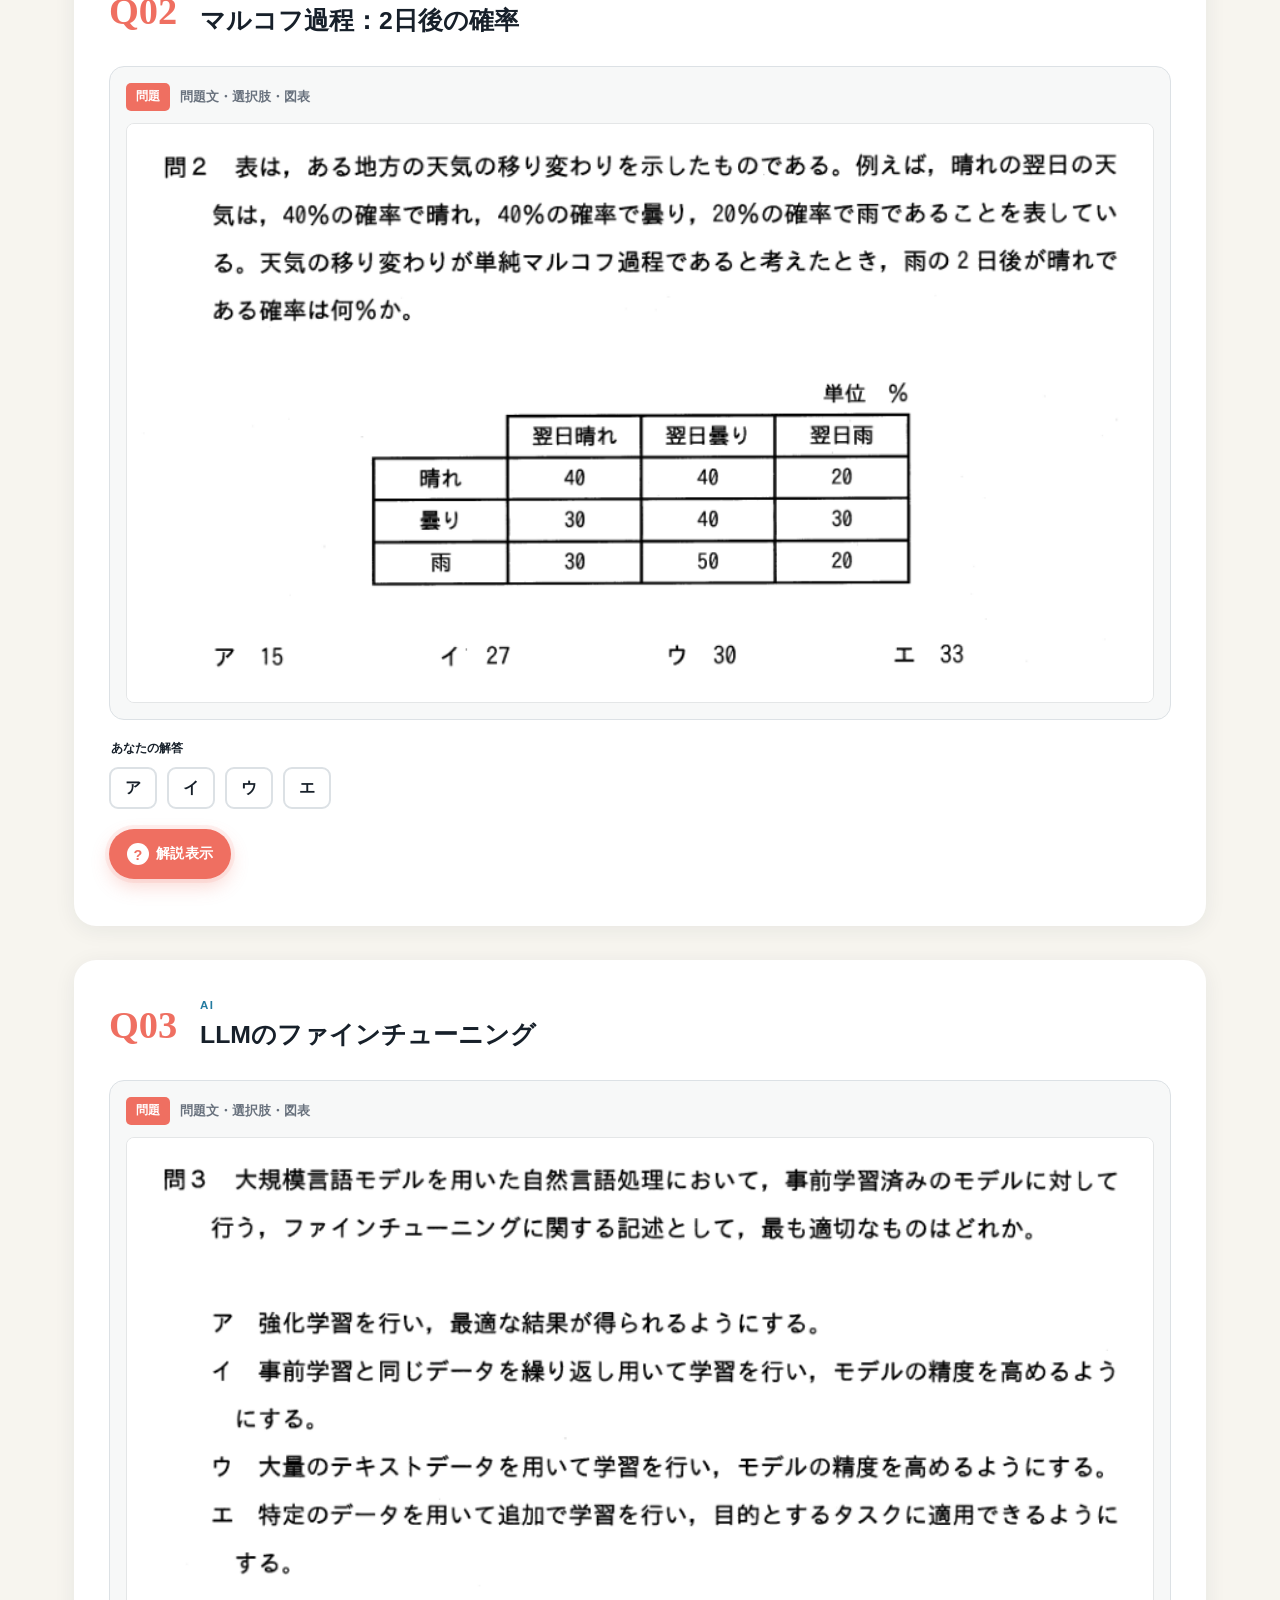
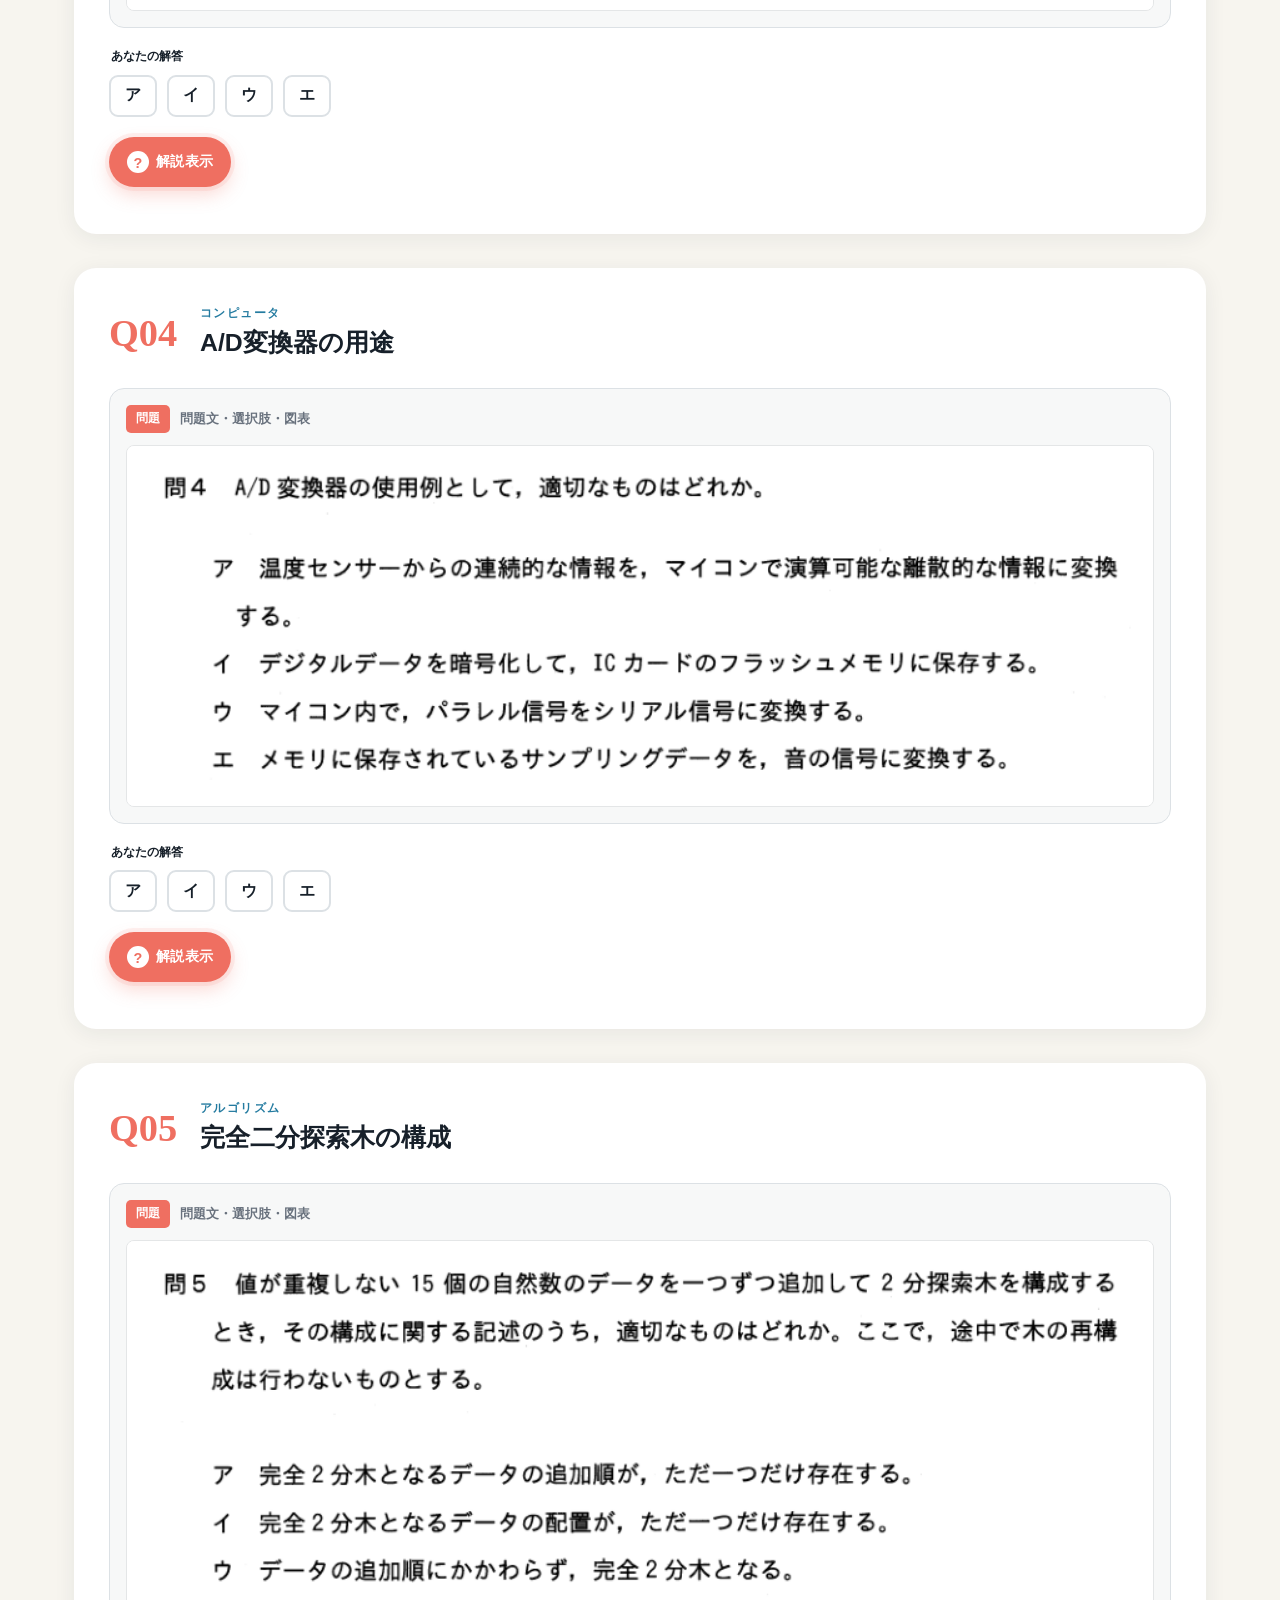
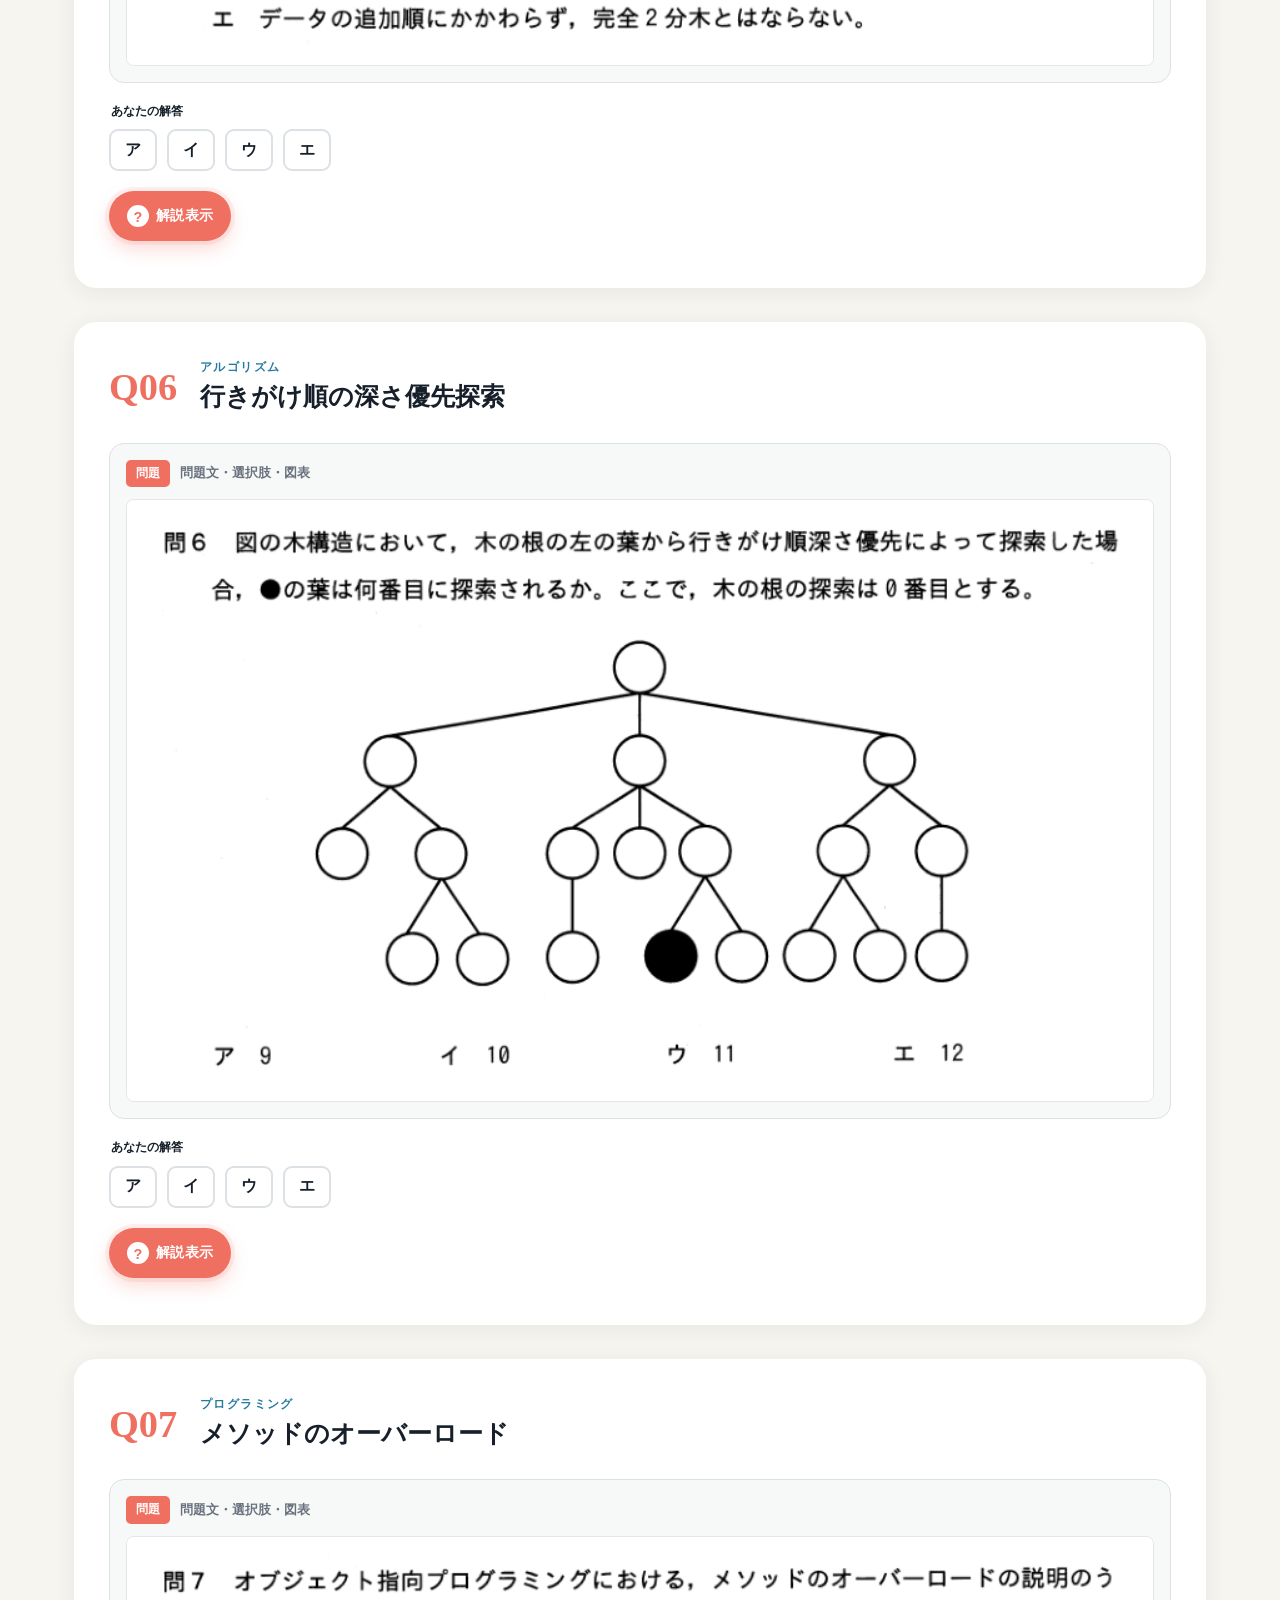
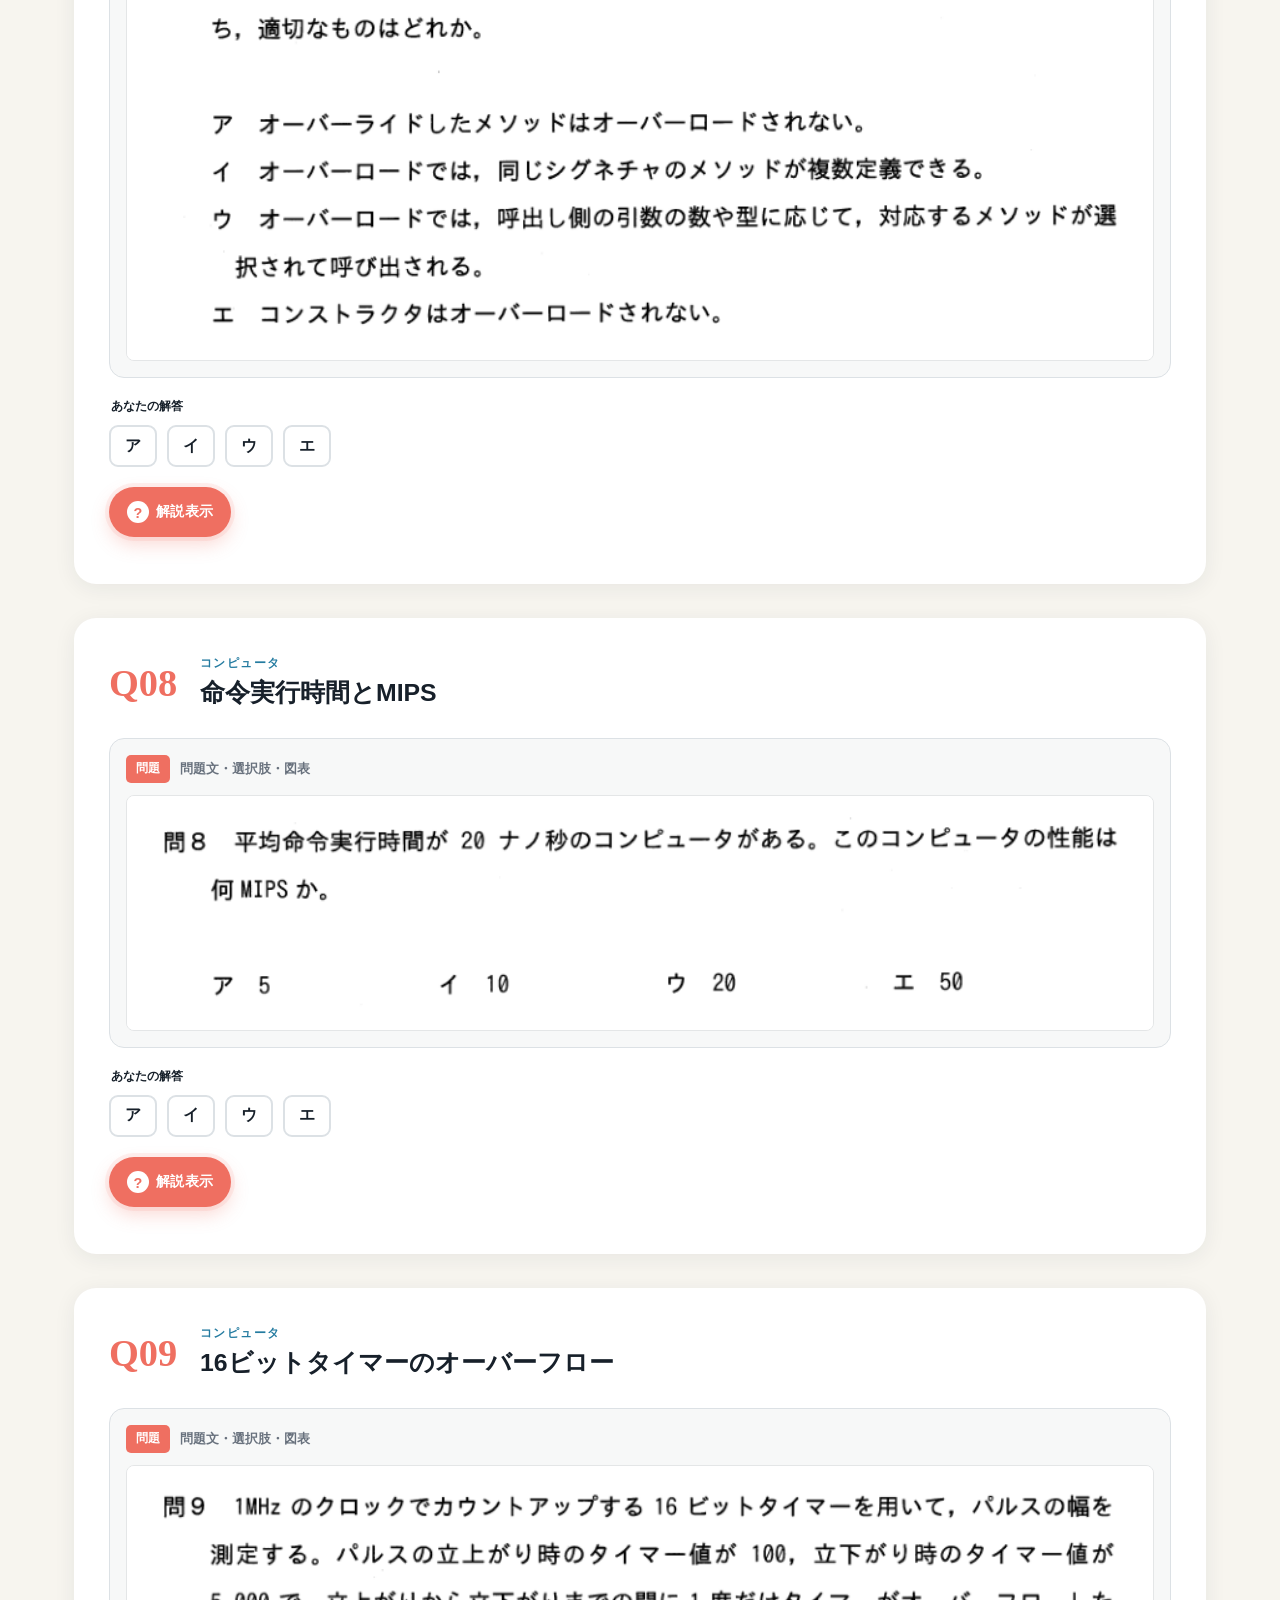
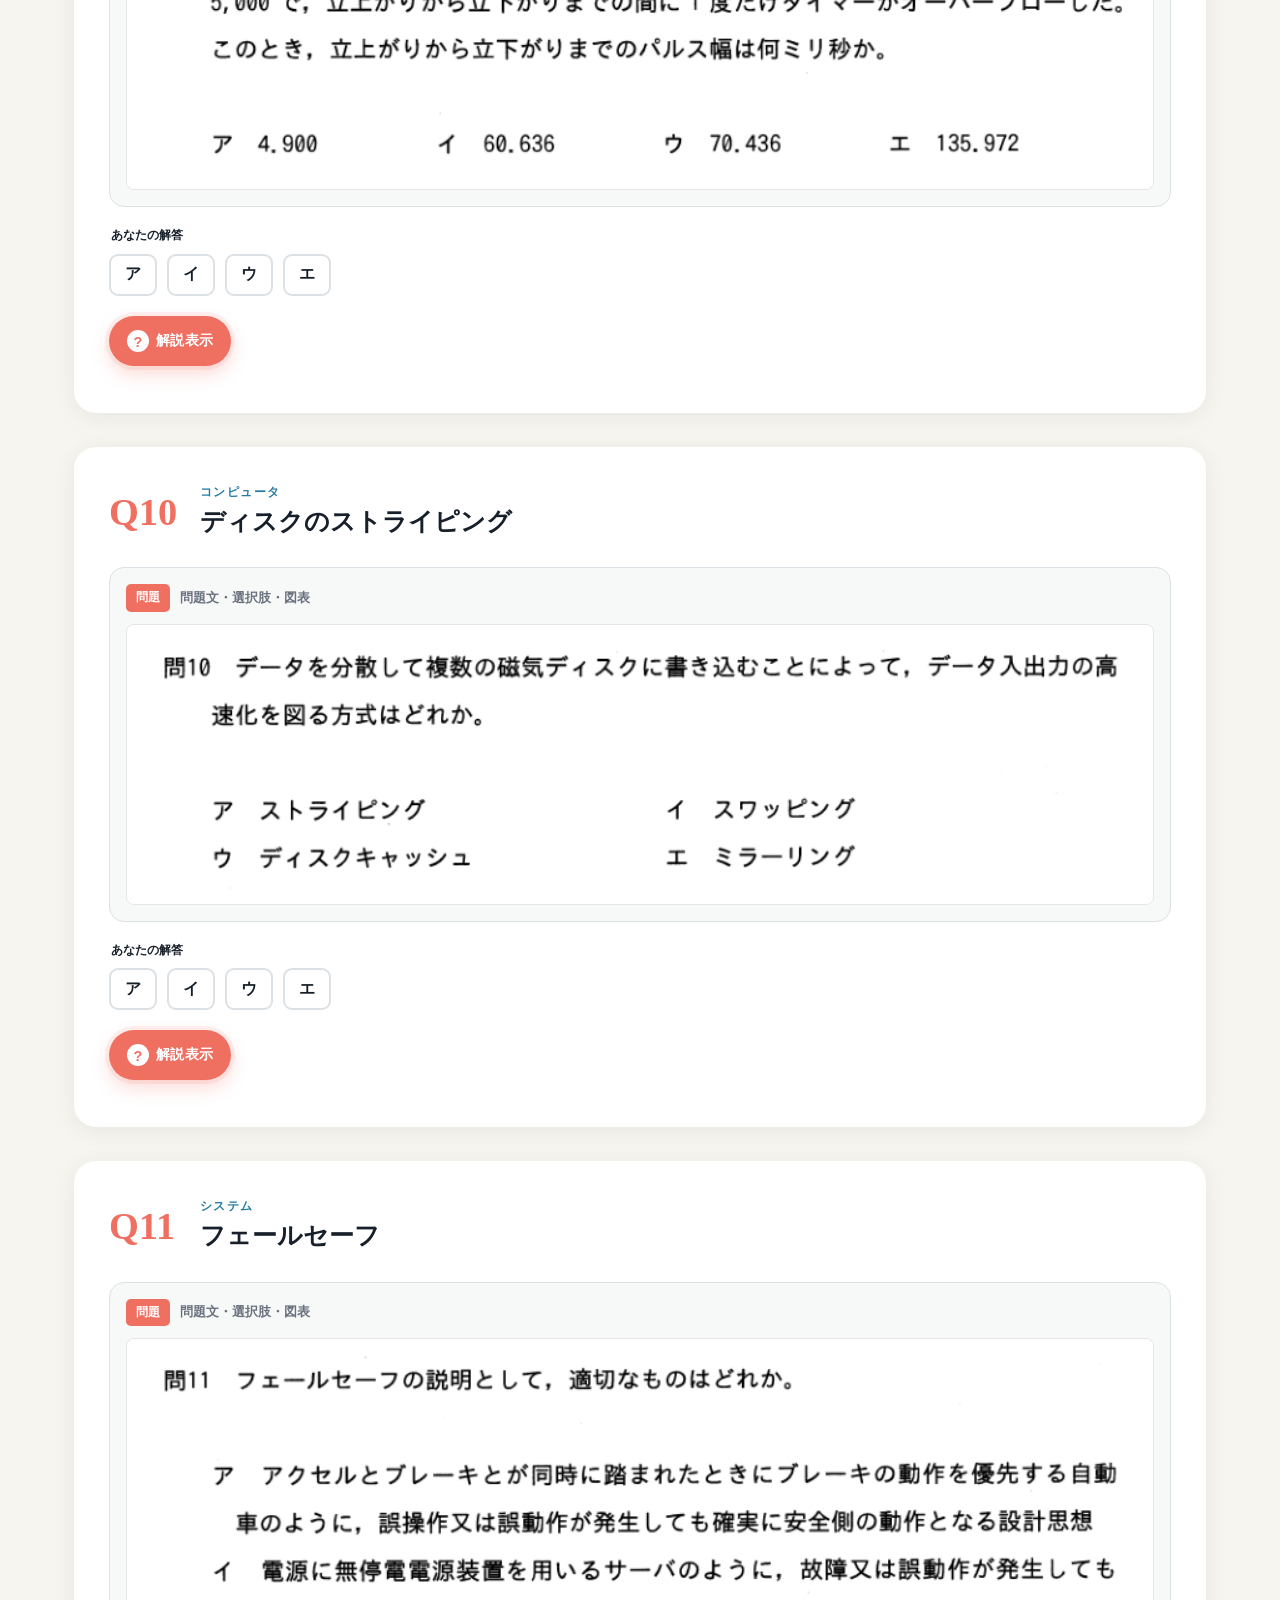
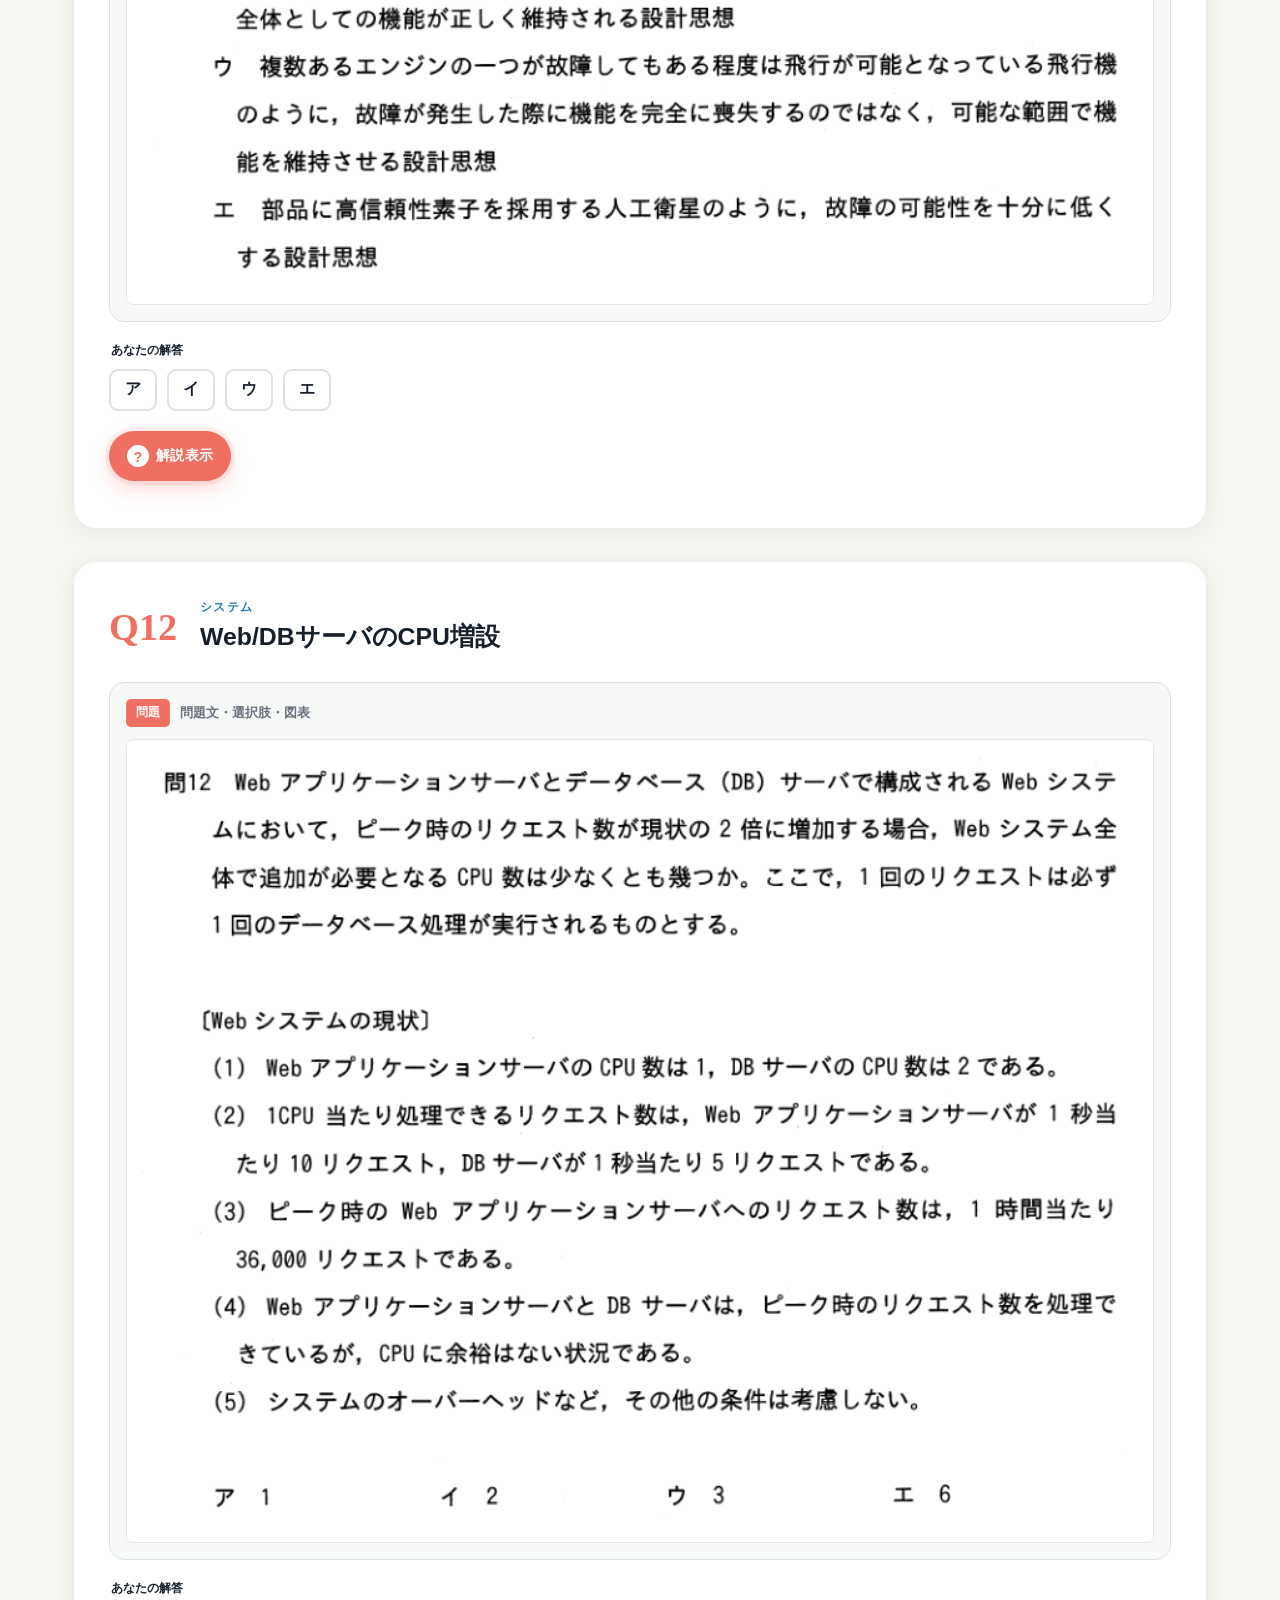
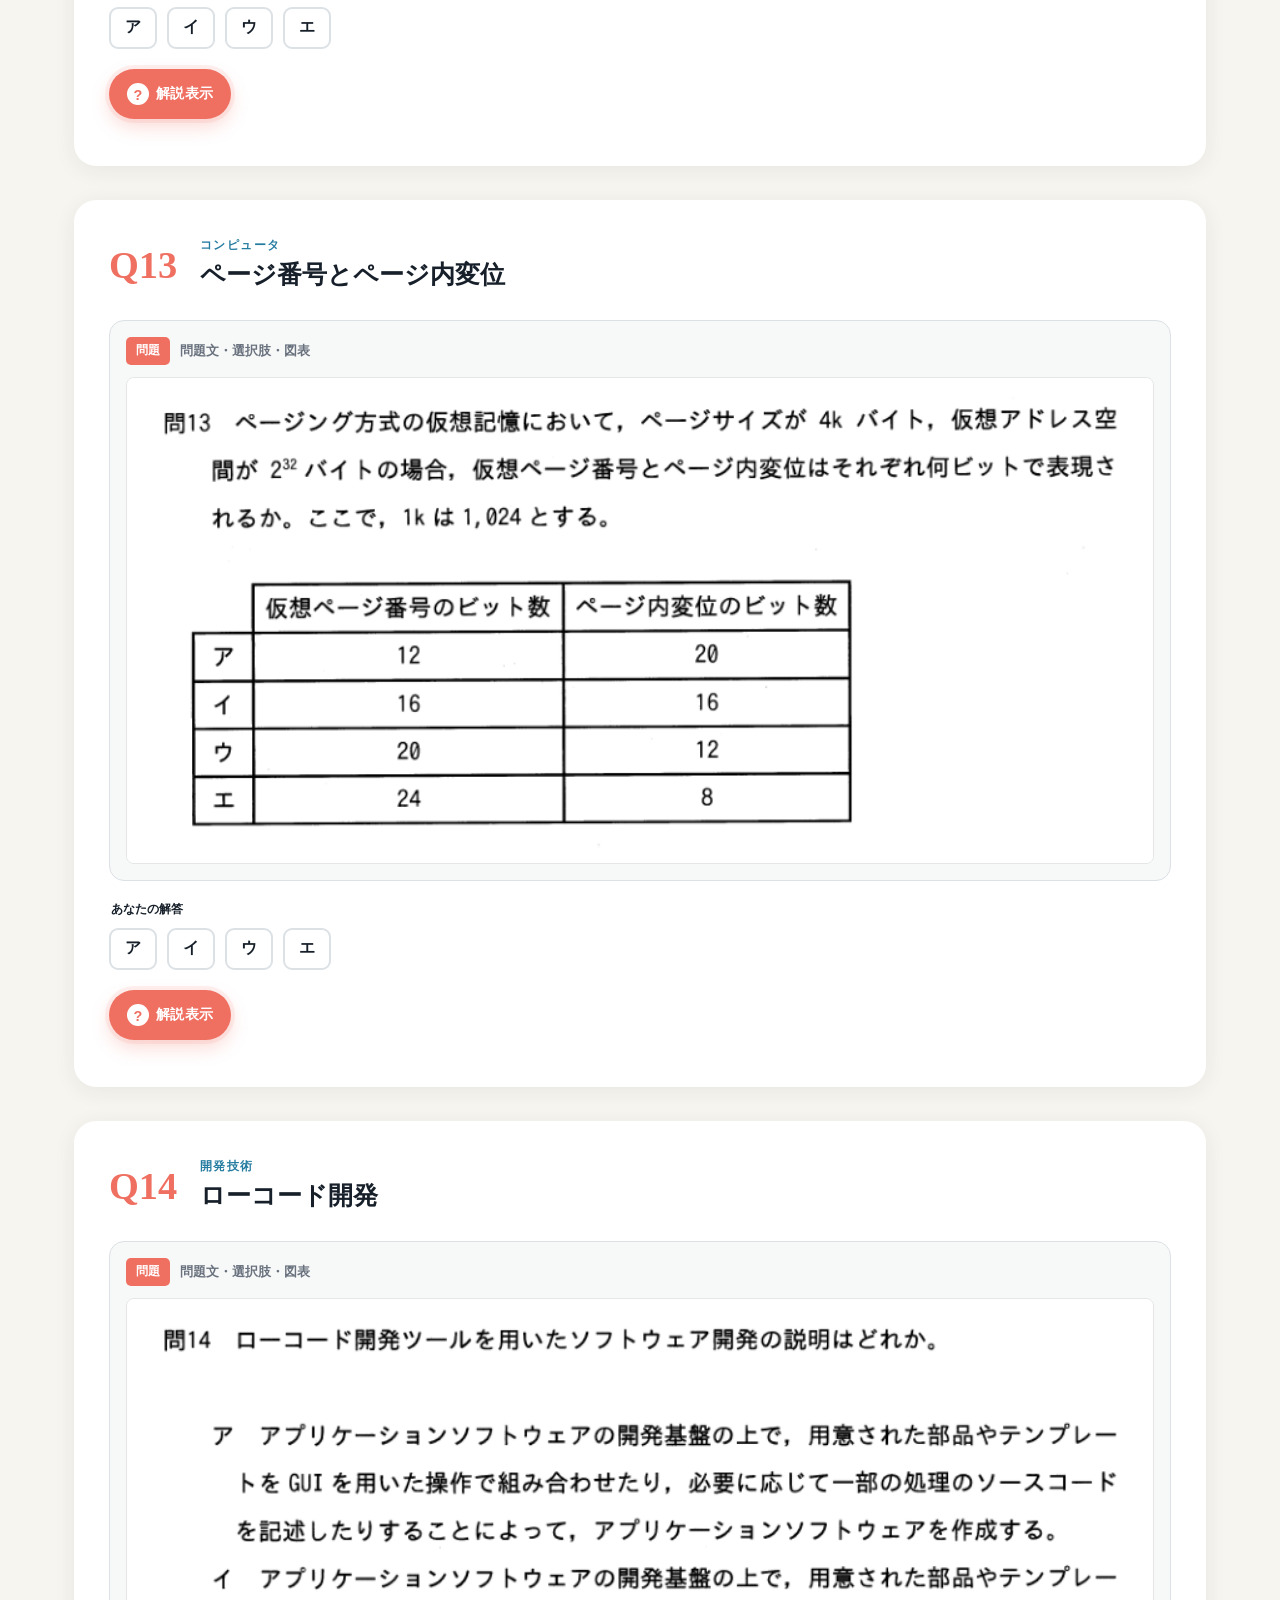
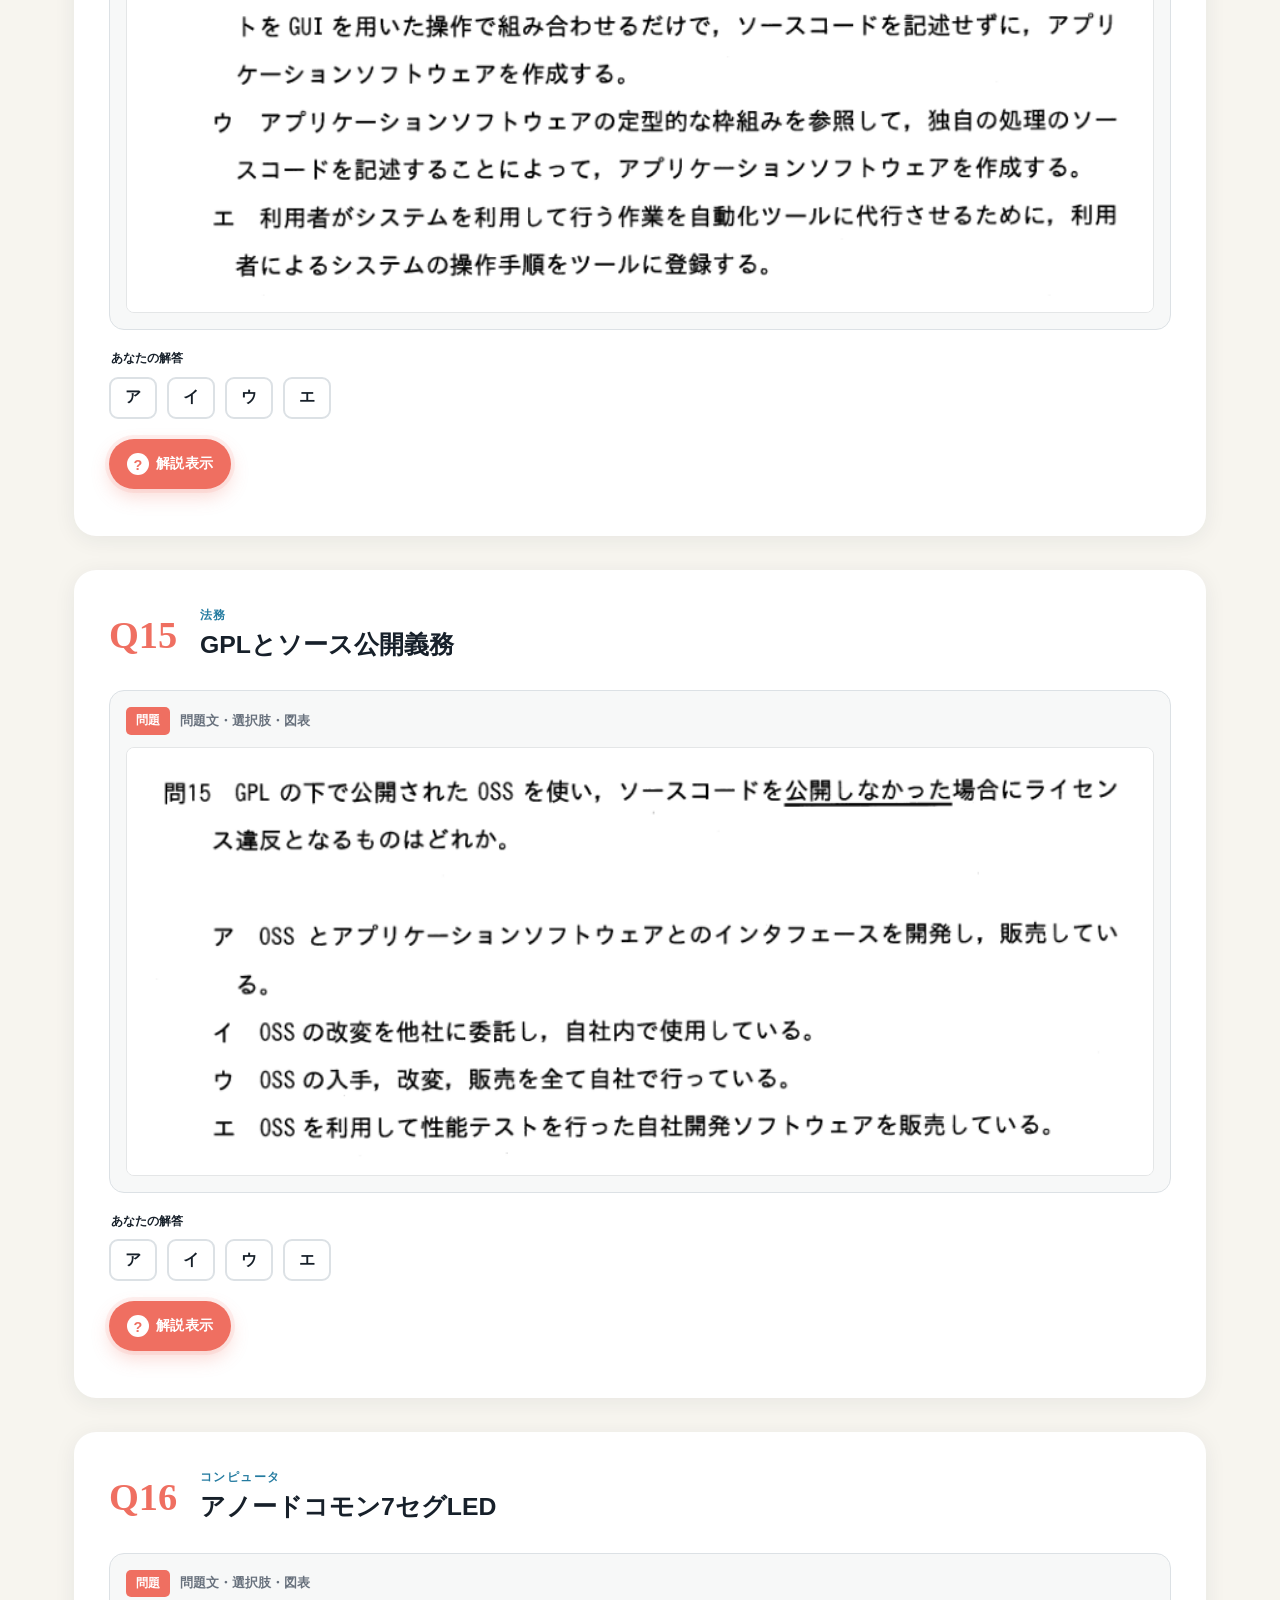
==== commit 77d7967f: "Add files via upload" ====
--- a/index.html
+++ b/index.html
@@ -83,7 +83,6 @@
     </section>
 
     <section id="reviewToolbar" class="toolbar" aria-label="復習問題の絞り込み" hidden>
-      <label class="search"><span>⌕</span><input id="searchInput" type="search" placeholder="用語・問題番号で検索"></label>
       <div id="filters" class="filters"></div>
       <label class="toggle"><input id="onlyUnlearned" type="checkbox"><span>未理解だけ</span></label>
     </section>
--- a/terms.css
+++ b/terms.css
@@ -6,6 +6,7 @@
 .term-study{display:grid;gap:14px}.term-nav{display:flex;justify-content:space-between;align-items:center}.term-nav button,.term-reset{border:1px solid var(--navy);background:#fff;color:var(--navy);border-radius:10px;padding:8px 13px;font-weight:900;cursor:pointer}.term-nav span{font-weight:900;color:var(--muted)}.term-reset{justify-self:end;border-color:var(--line);color:var(--muted)}
 .term-card{border:1px solid var(--line);border-radius:16px;background:#f7fbfc;padding:18px;min-height:430px}.term-card.known{background:#f3fbf8}.term-card.shaky{background:#fffdf2}.term-card.weak{background:#fff8f6}.term-card-top{display:flex;justify-content:space-between;align-items:center;margin-bottom:12px}.term-card-top span{background:var(--navy);color:#fff;border-radius:999px;padding:4px 10px;font-size:.72rem;font-weight:900}.term-card-top a{color:var(--blue);font-weight:900;font-size:.82rem}
 .term-flip{width:100%;min-height:260px;border:0;border-radius:14px;background:var(--navy);color:#fff;padding:24px;display:grid;place-items:center;text-align:center;cursor:pointer;box-shadow:inset 0 -8px 0 #00000024}.term-face{display:grid;gap:12px;justify-items:center}.term-face.back{display:none}.term-card.flipped .front{display:none}.term-card.flipped .back{display:grid}.term-face small{font-size:.75rem;color:#bcd0dc;font-weight:900;letter-spacing:.08em}.term-face strong{font-size:clamp(1.55rem,4vw,2.5rem);line-height:1.25}.term-face em{font-style:normal;color:var(--yellow);font-weight:900}.term-face b{background:var(--yellow);color:var(--navy);border-radius:999px;padding:6px 12px}.term-face p{max-width:620px;margin:0;line-height:1.8}.term-face i{font-style:normal;background:#ffffff18;border-left:5px solid var(--coral);padding:10px 14px;border-radius:8px;text-align:left}
+.term-face .term-question{font-size:clamp(1rem,2.2vw,1.35rem);line-height:1.75;max-width:680px;text-align:left;background:#ffffff14;border:1px solid #ffffff24;border-radius:12px;padding:16px 18px}
 .term-tags{display:flex;gap:6px;flex-wrap:wrap;margin:14px 0}.term-tags span{background:#fff;border:1px solid var(--line);border-radius:999px;padding:4px 9px;font-size:.68rem;color:var(--muted);font-weight:800}.term-grade{display:grid;grid-template-columns:repeat(3,1fr);gap:8px}.term-grade button{border:0;border-radius:10px;padding:12px 8px;font-weight:900;cursor:pointer}.term-grade button:nth-child(1){background:var(--mint);color:var(--navy)}.term-grade button:nth-child(2){background:var(--yellow);color:var(--navy)}.term-grade button:nth-child(3){background:var(--coral);color:#fff}.term-current{margin:12px 0 0;text-align:center;font-weight:900;color:var(--muted)}.term-empty{text-align:center;color:var(--muted);padding:80px 0}
 @media(max-width:900px){.term-head,.term-layout{grid-template-columns:1fr}.term-stats{justify-content:flex-start}.term-grade{grid-template-columns:1fr}.term-card{min-height:auto}}
 @media(max-width:520px){.term-learning{padding:22px 15px}.term-head h2{font-size:1.45rem}.term-flip{padding:18px;min-height:240px}.term-list{max-height:260px}}
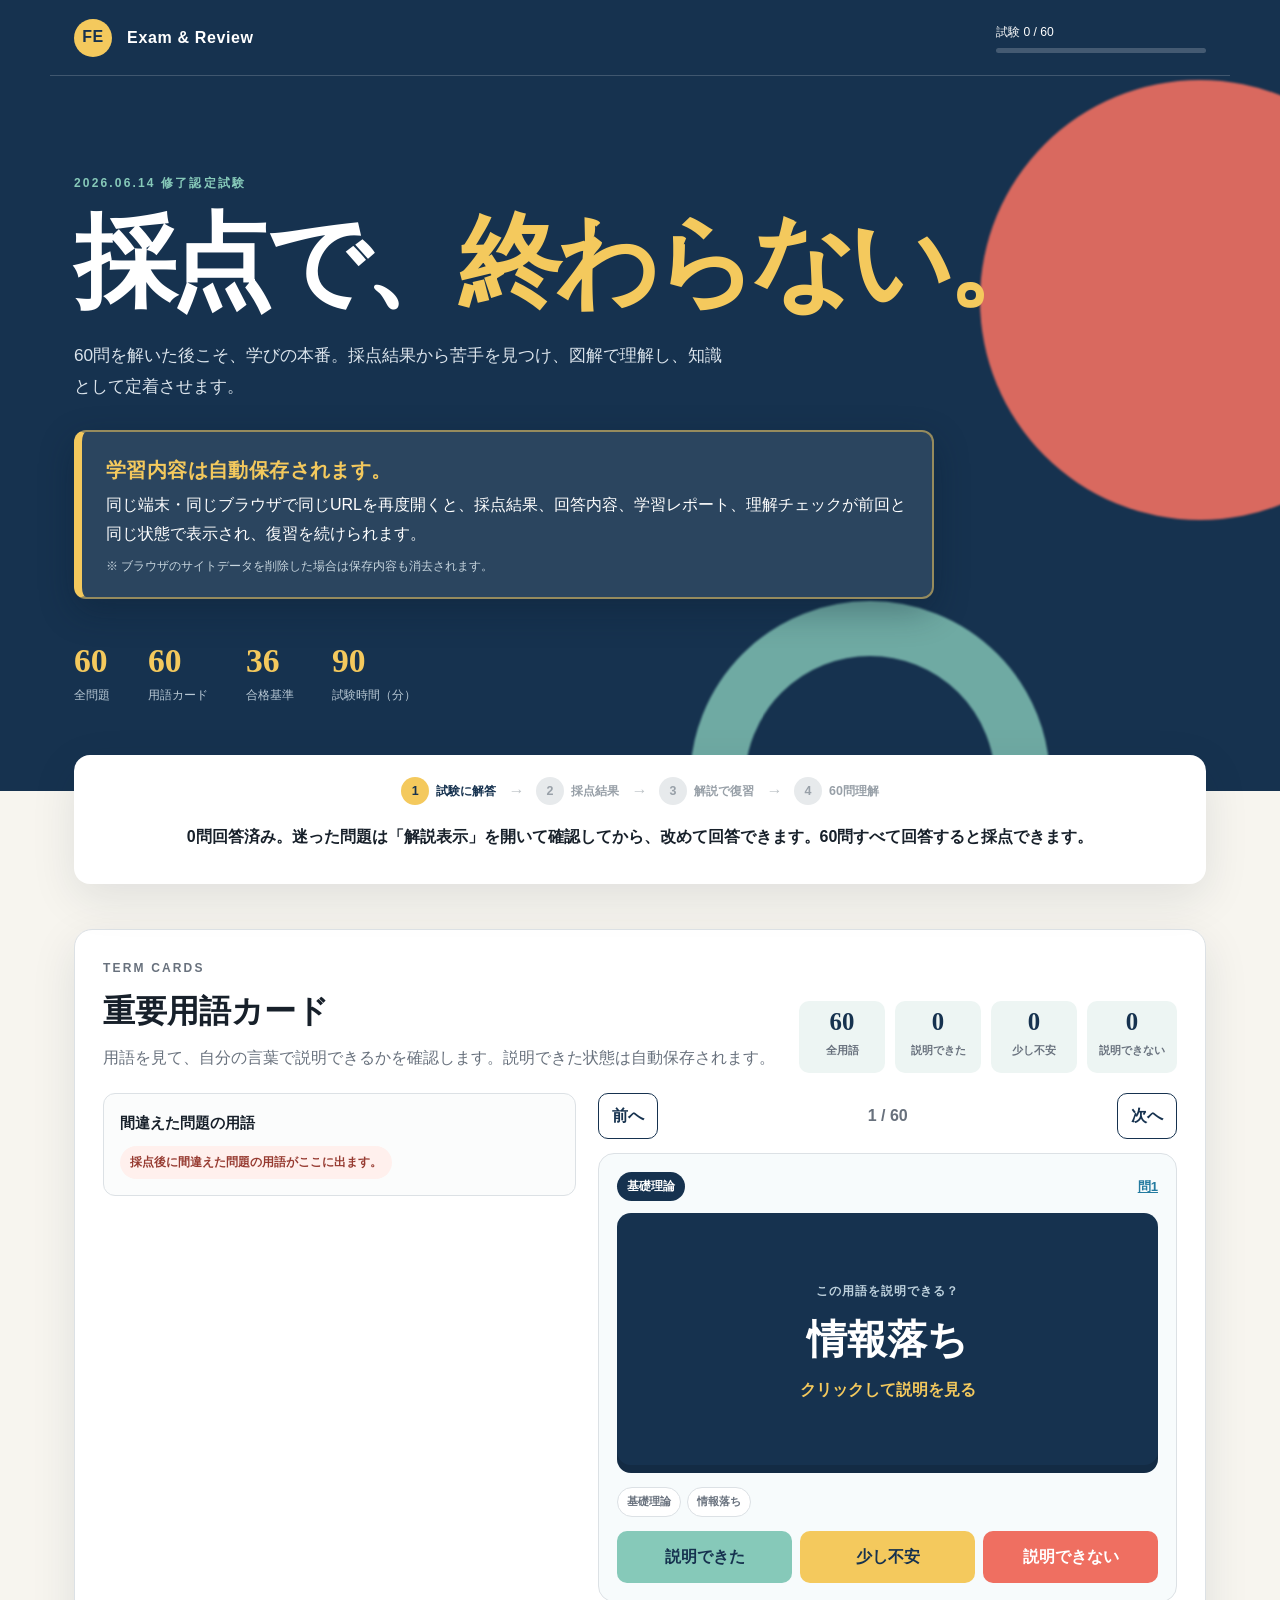
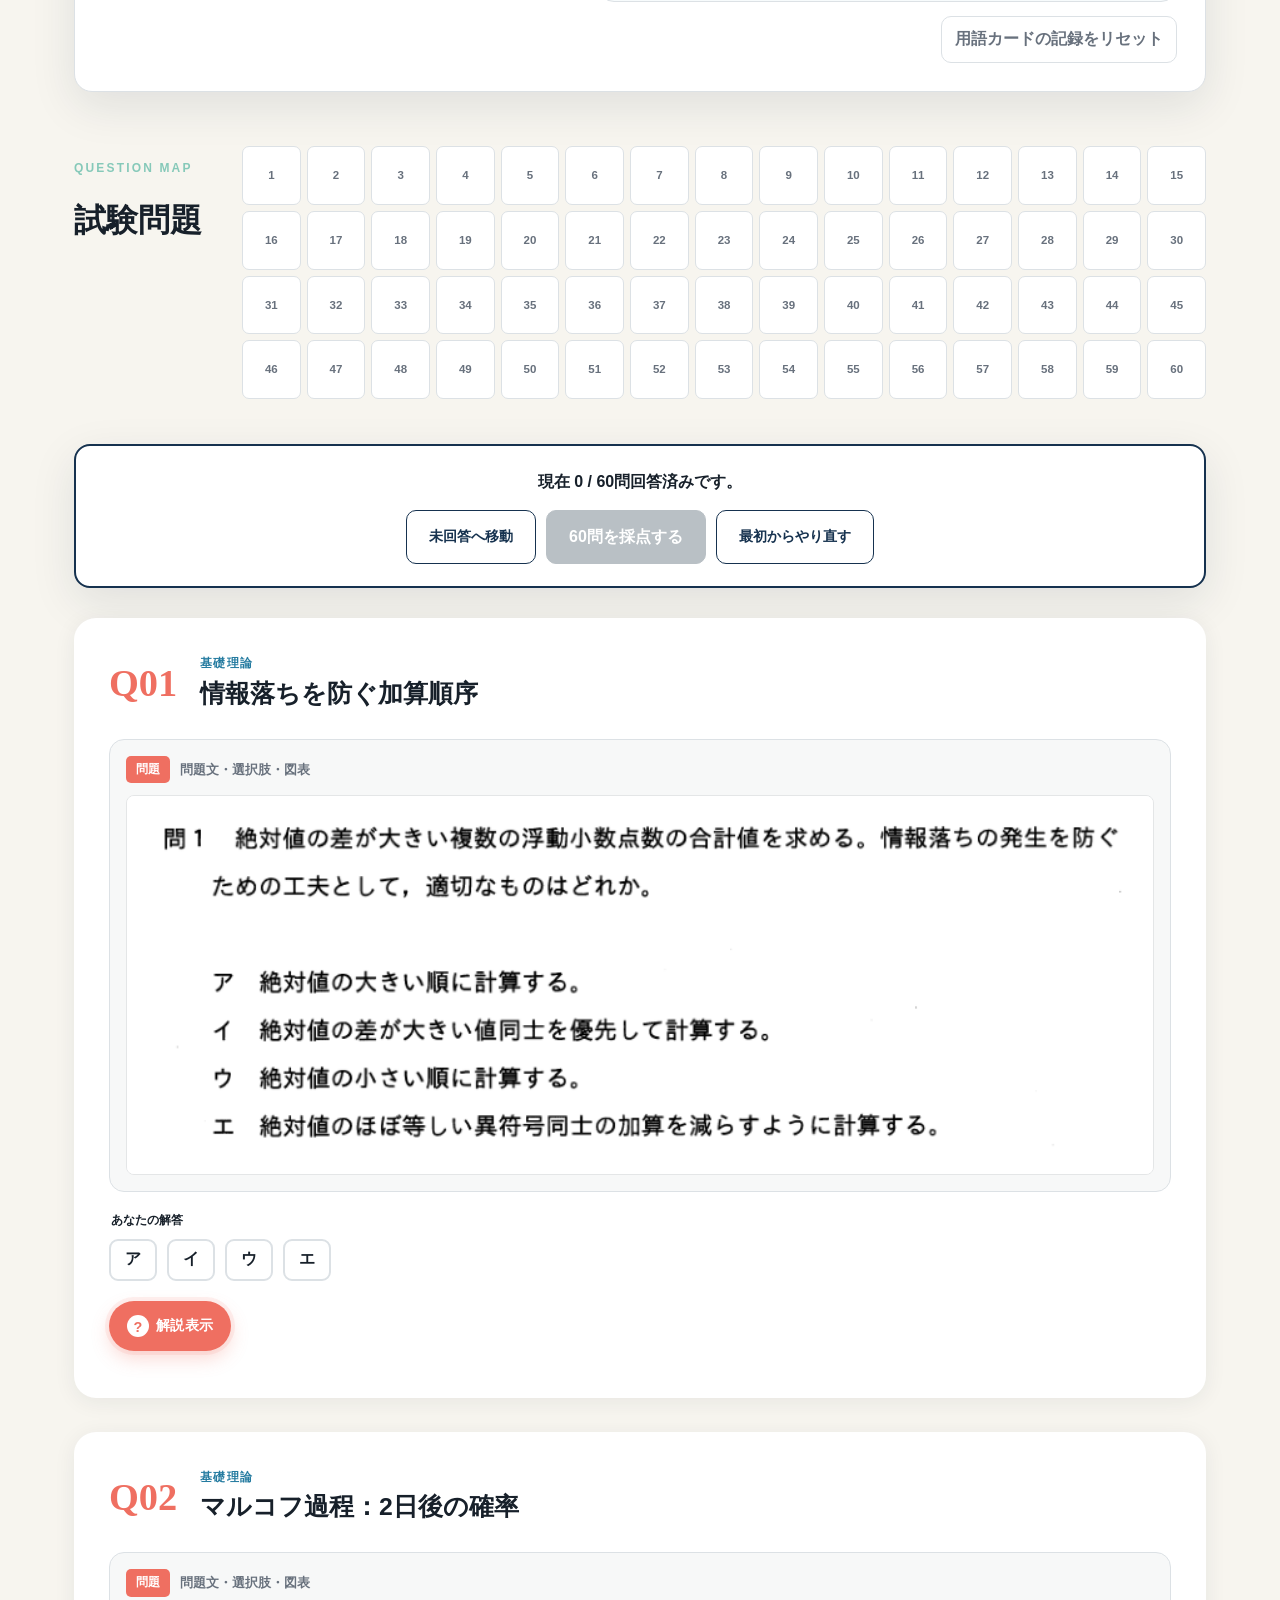
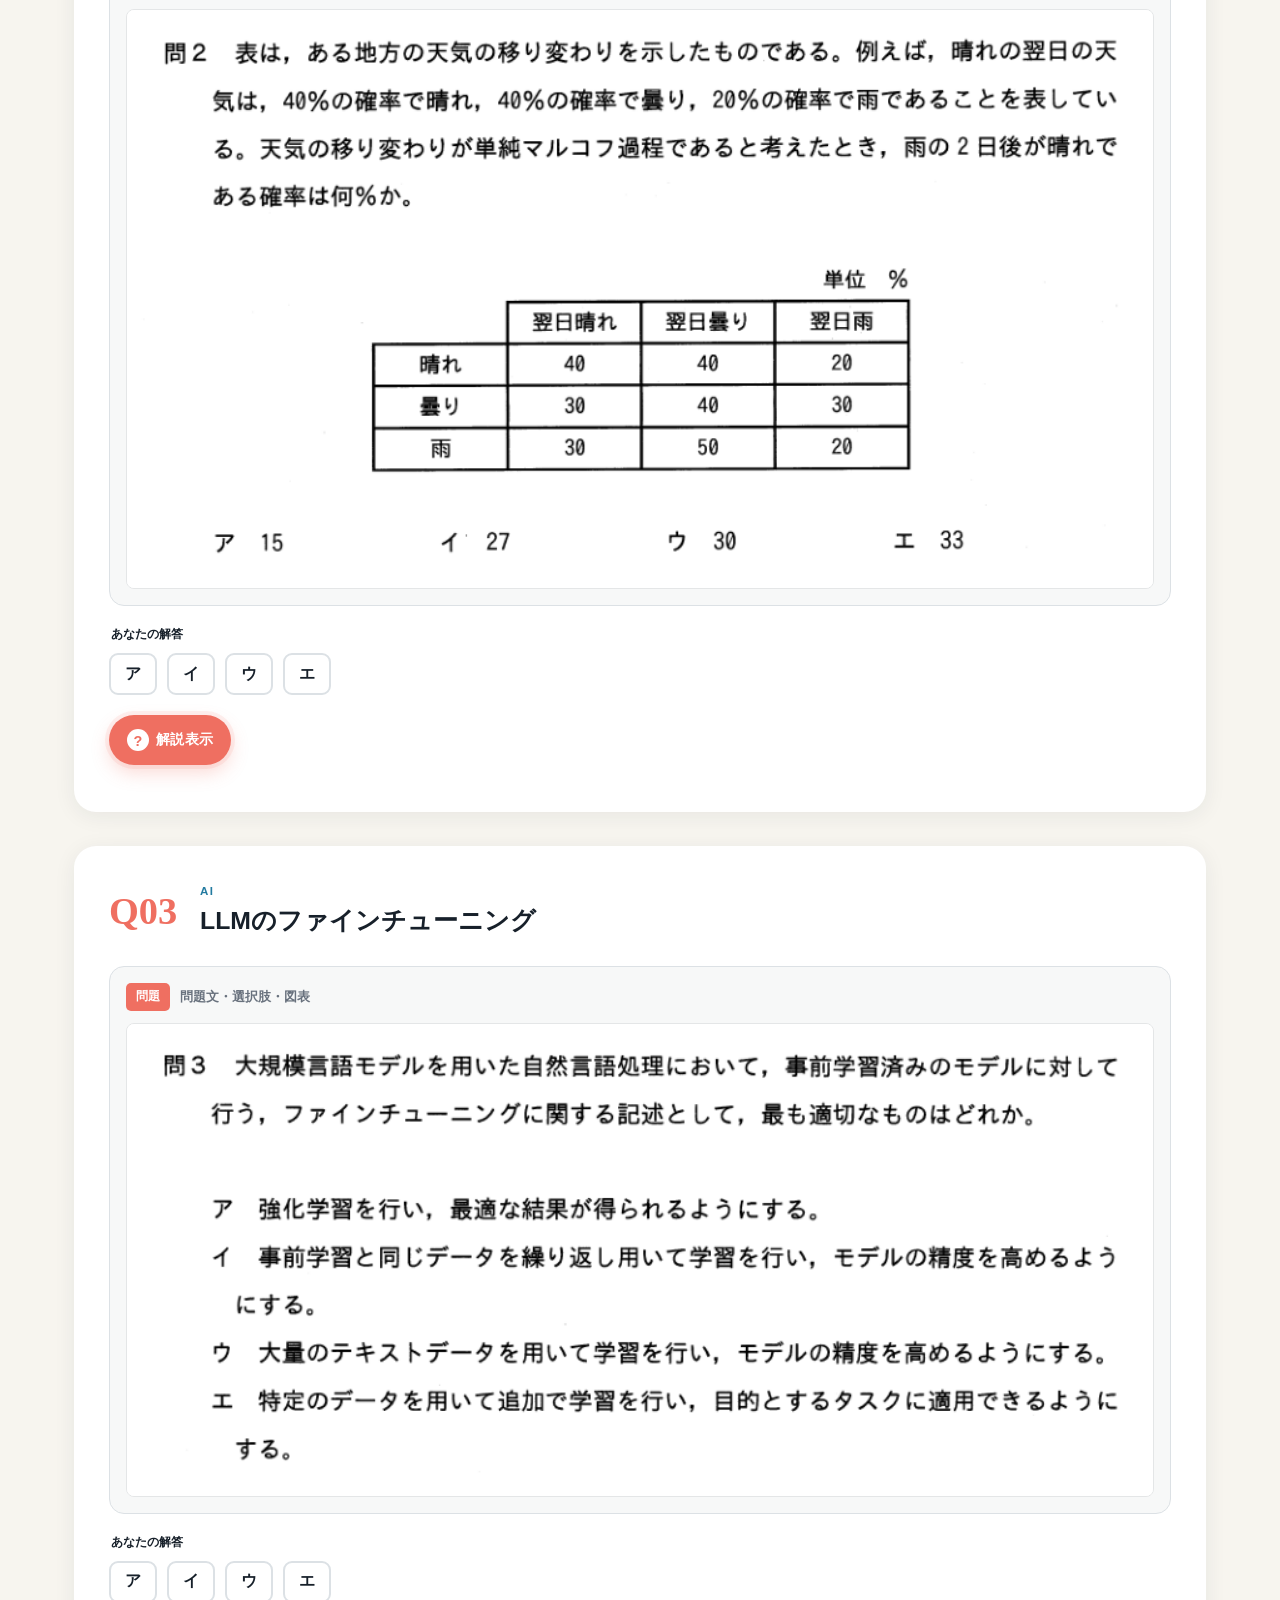
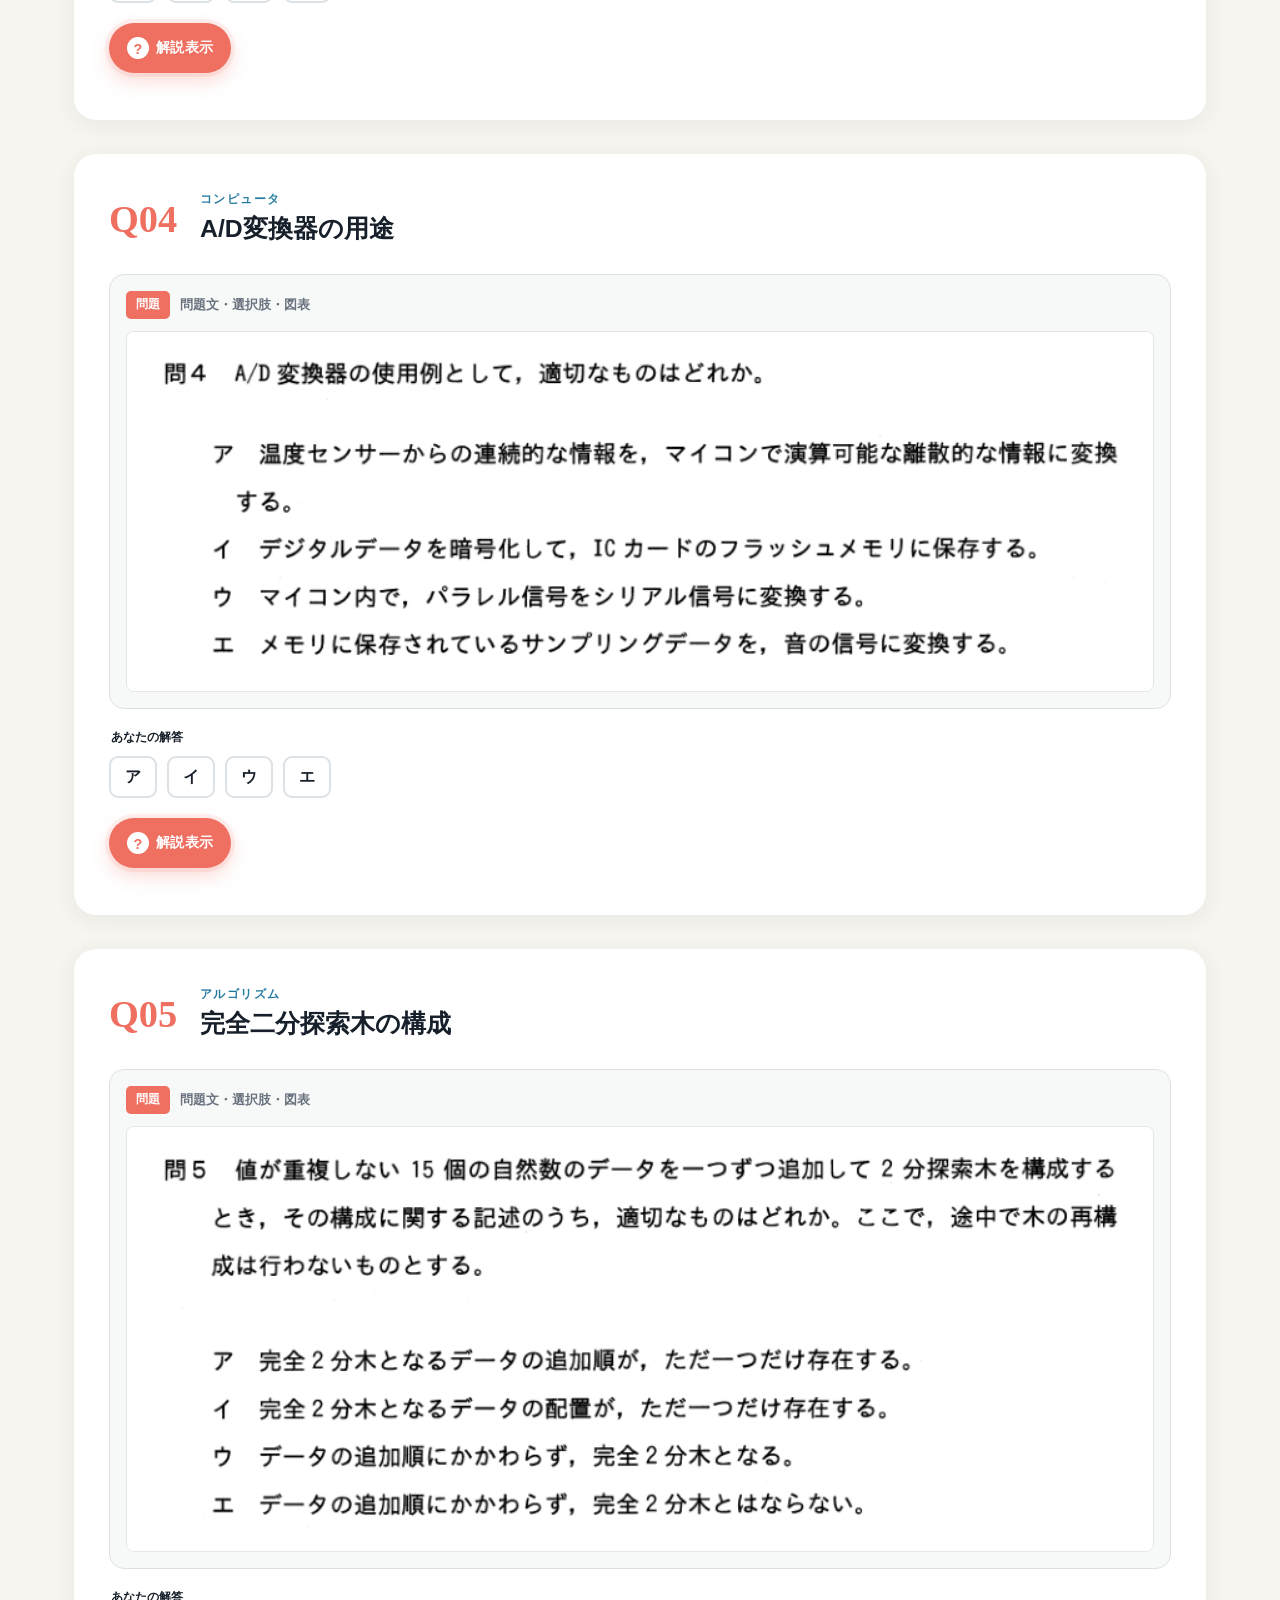
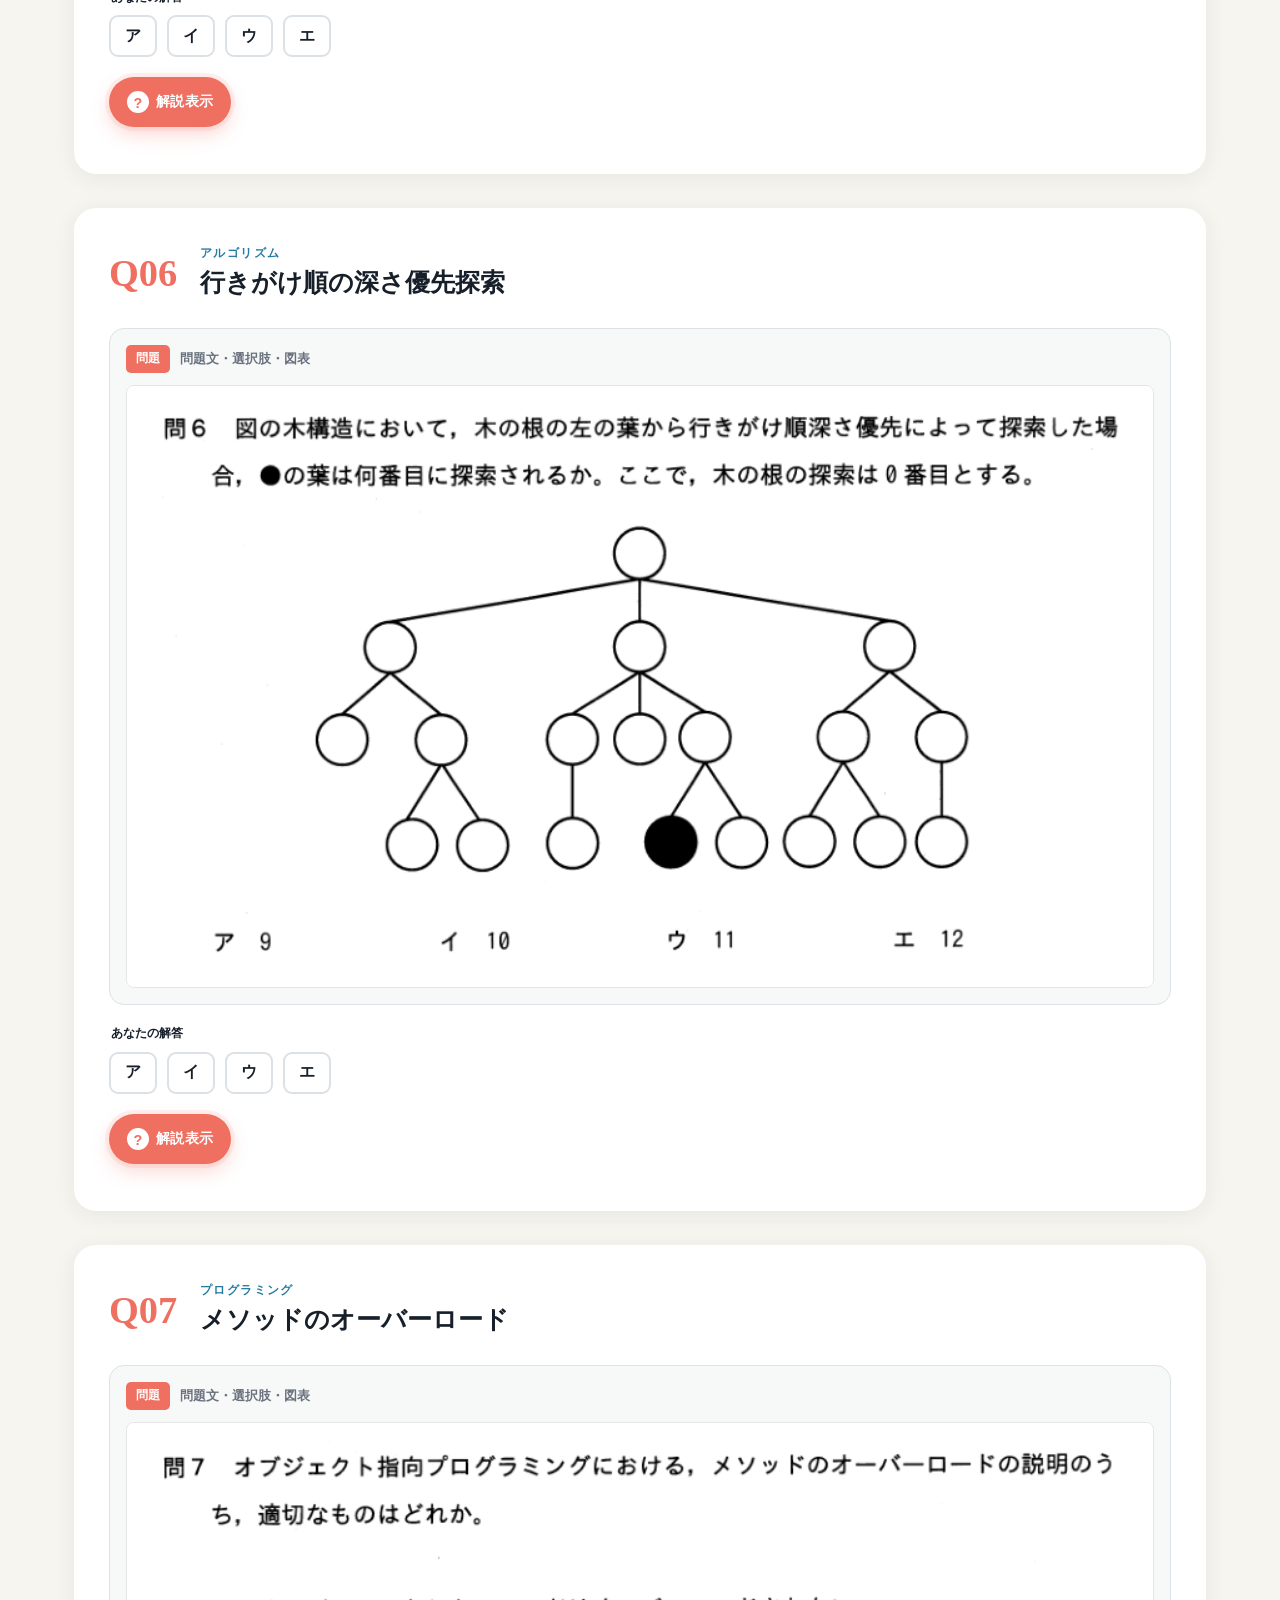
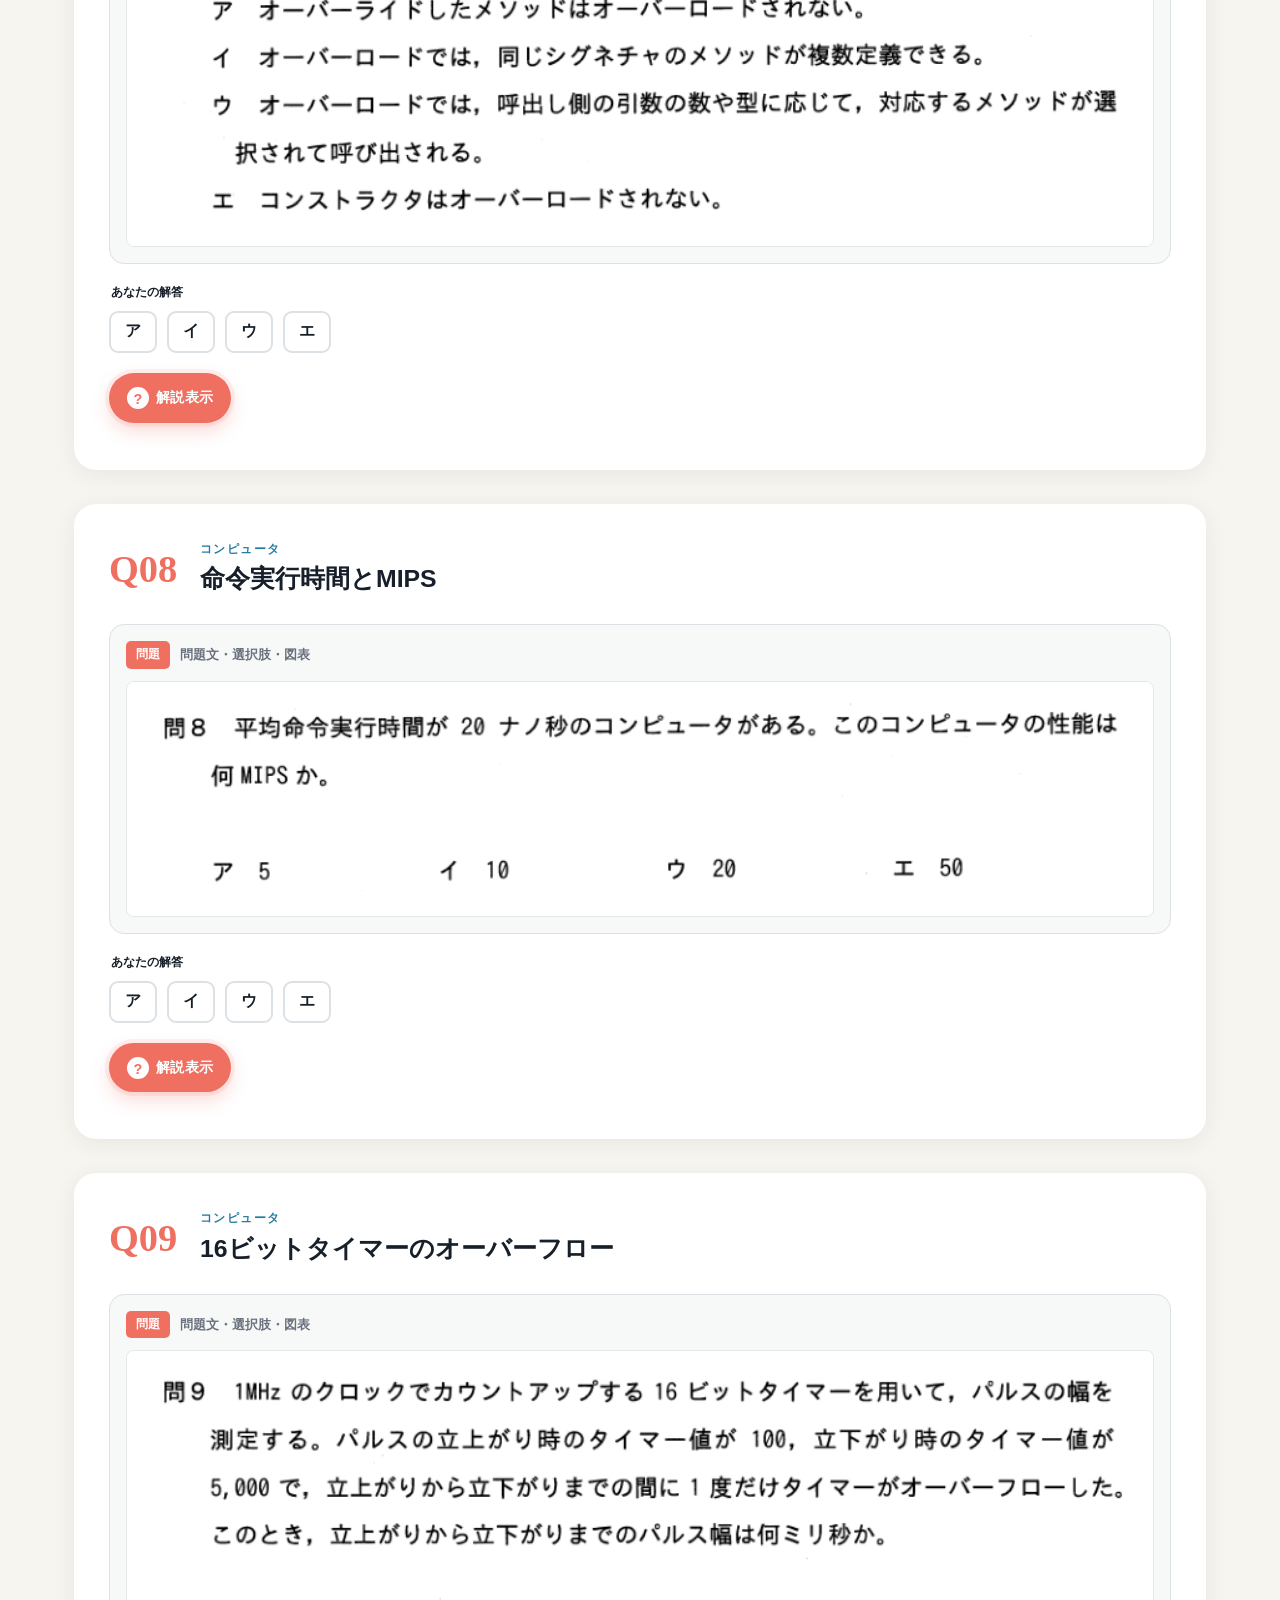
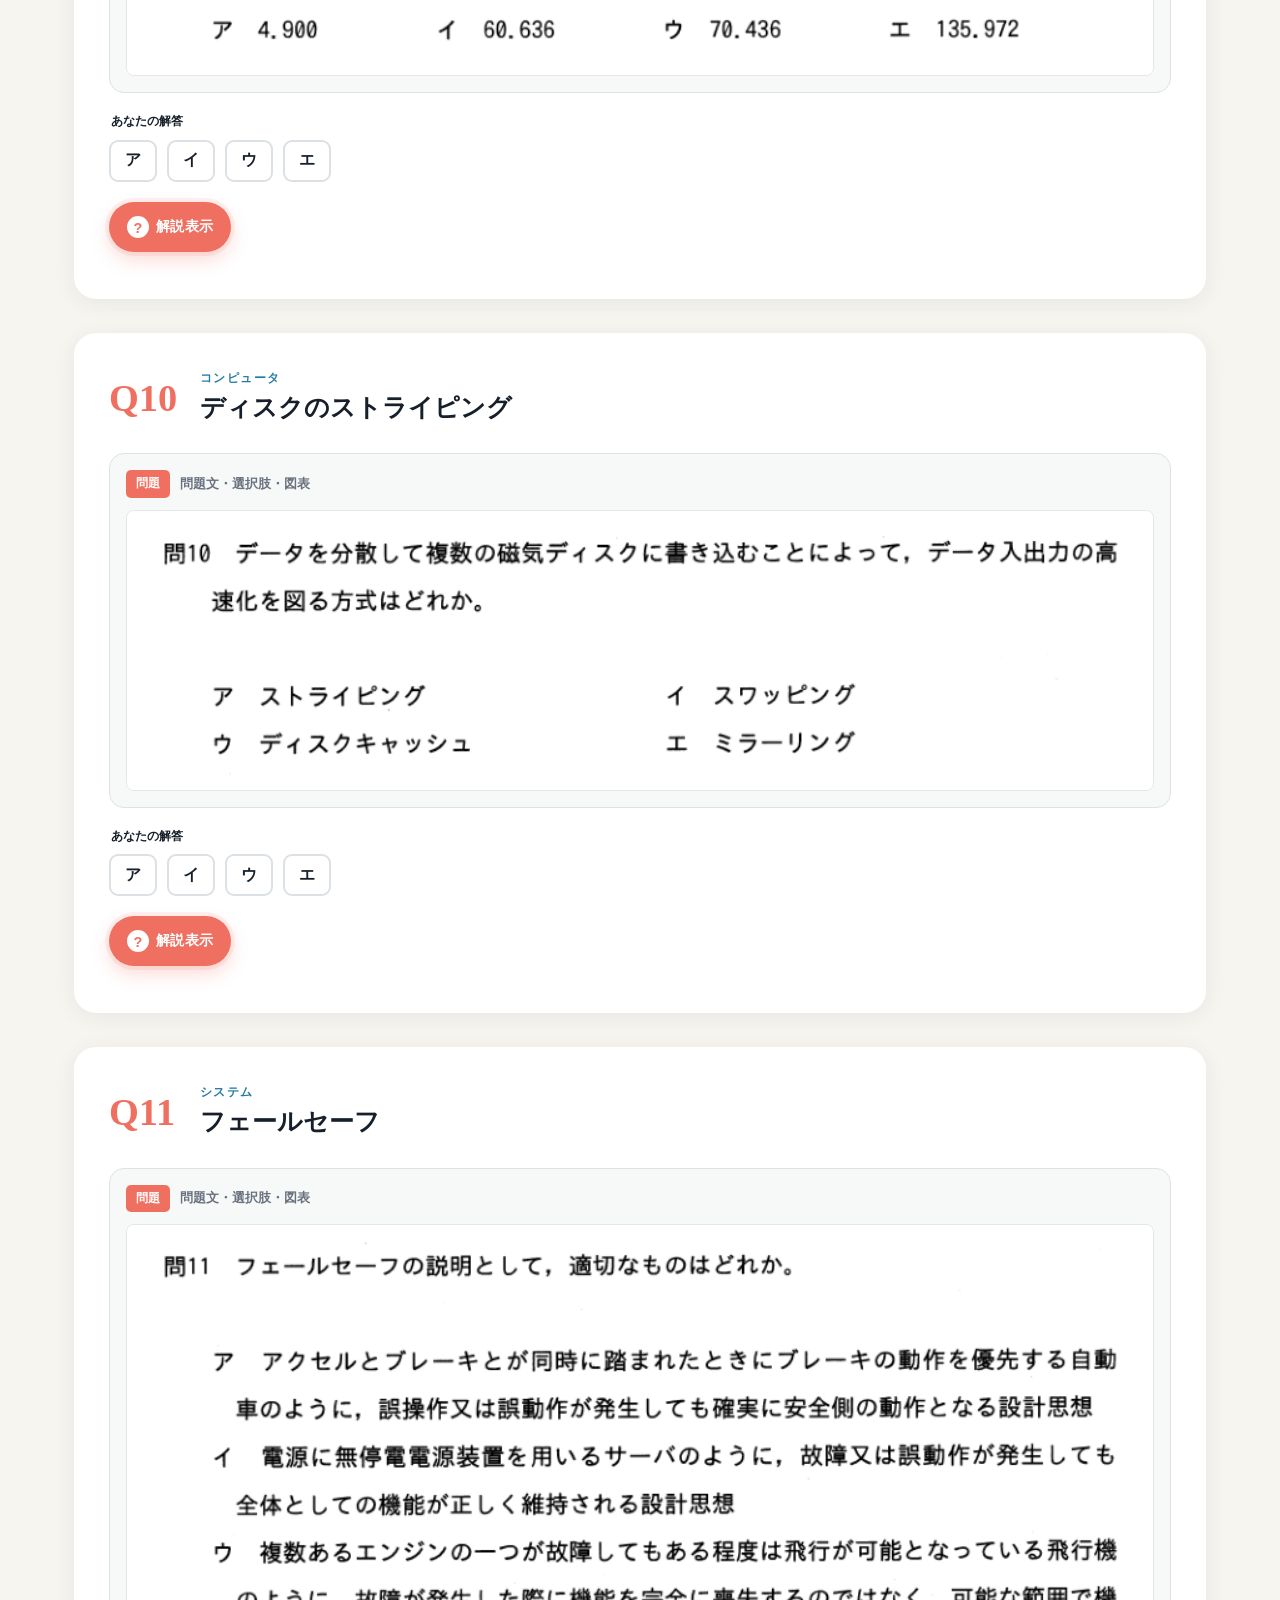
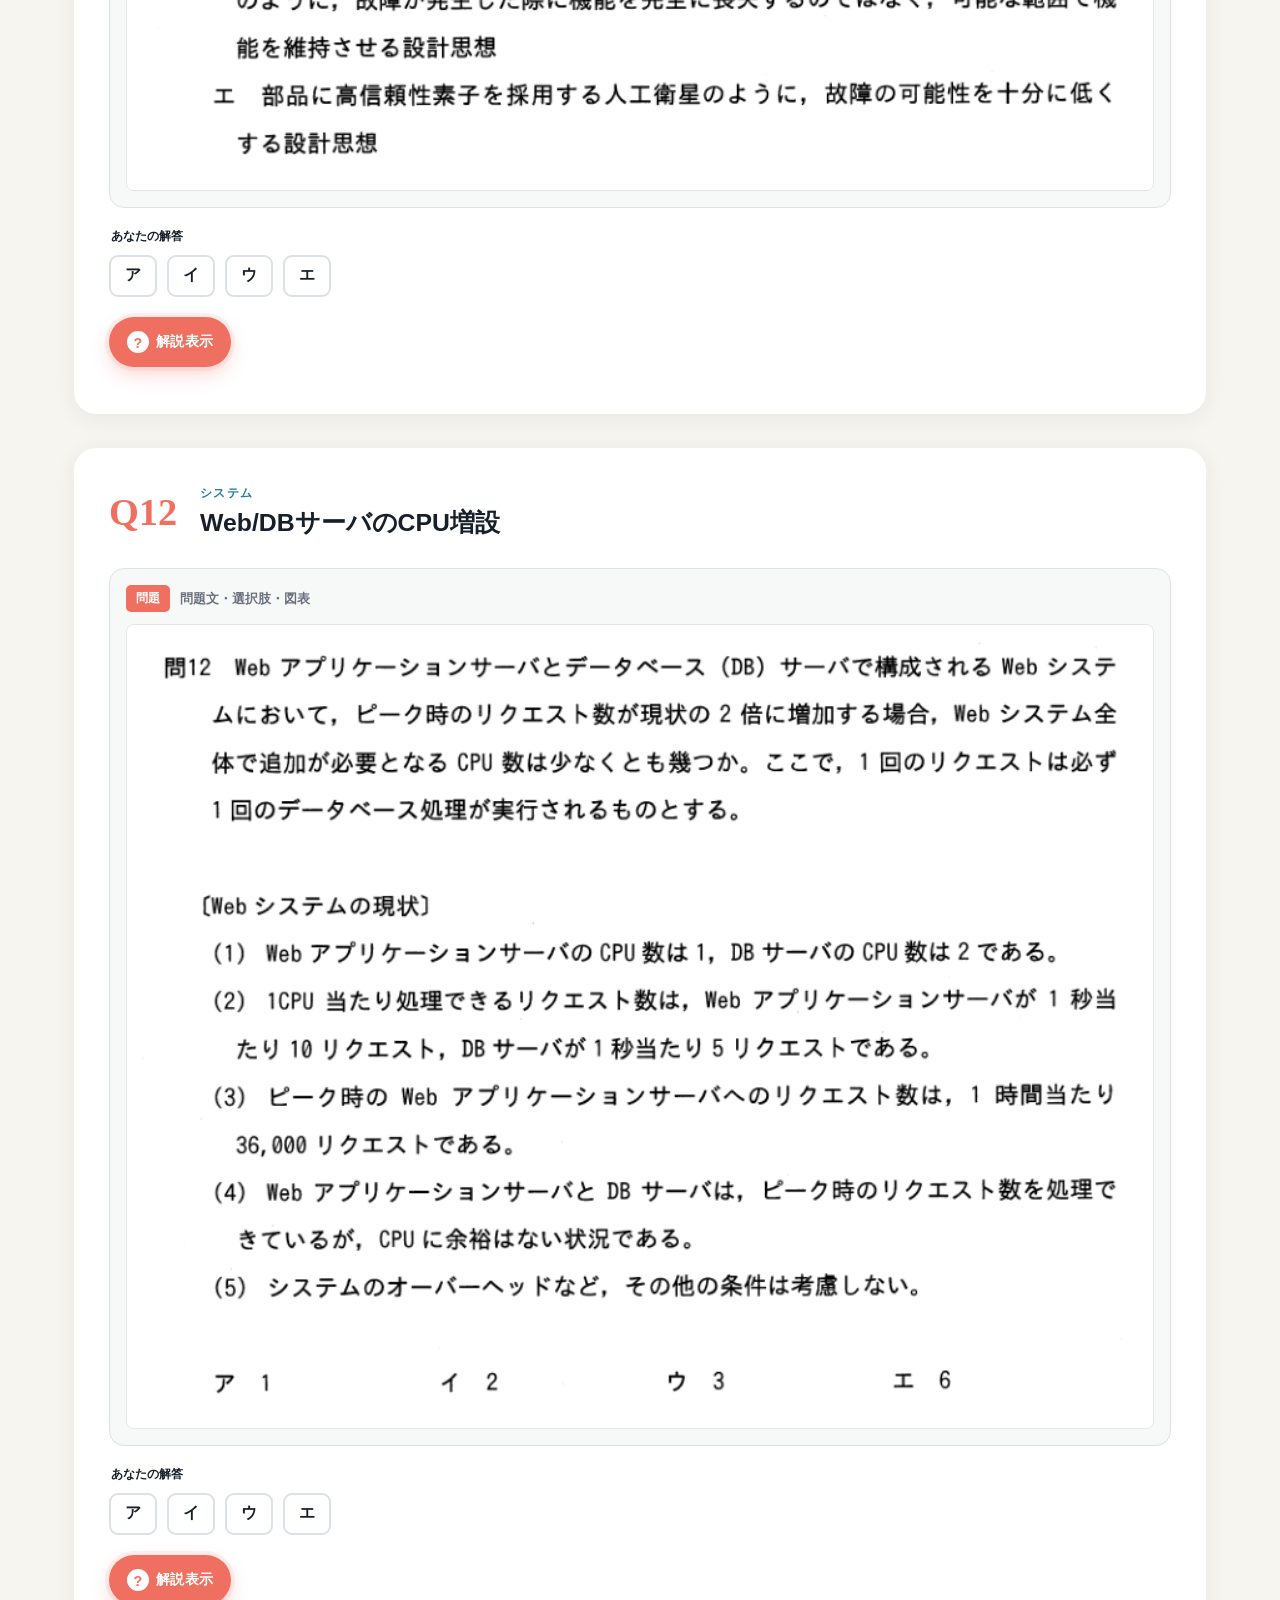
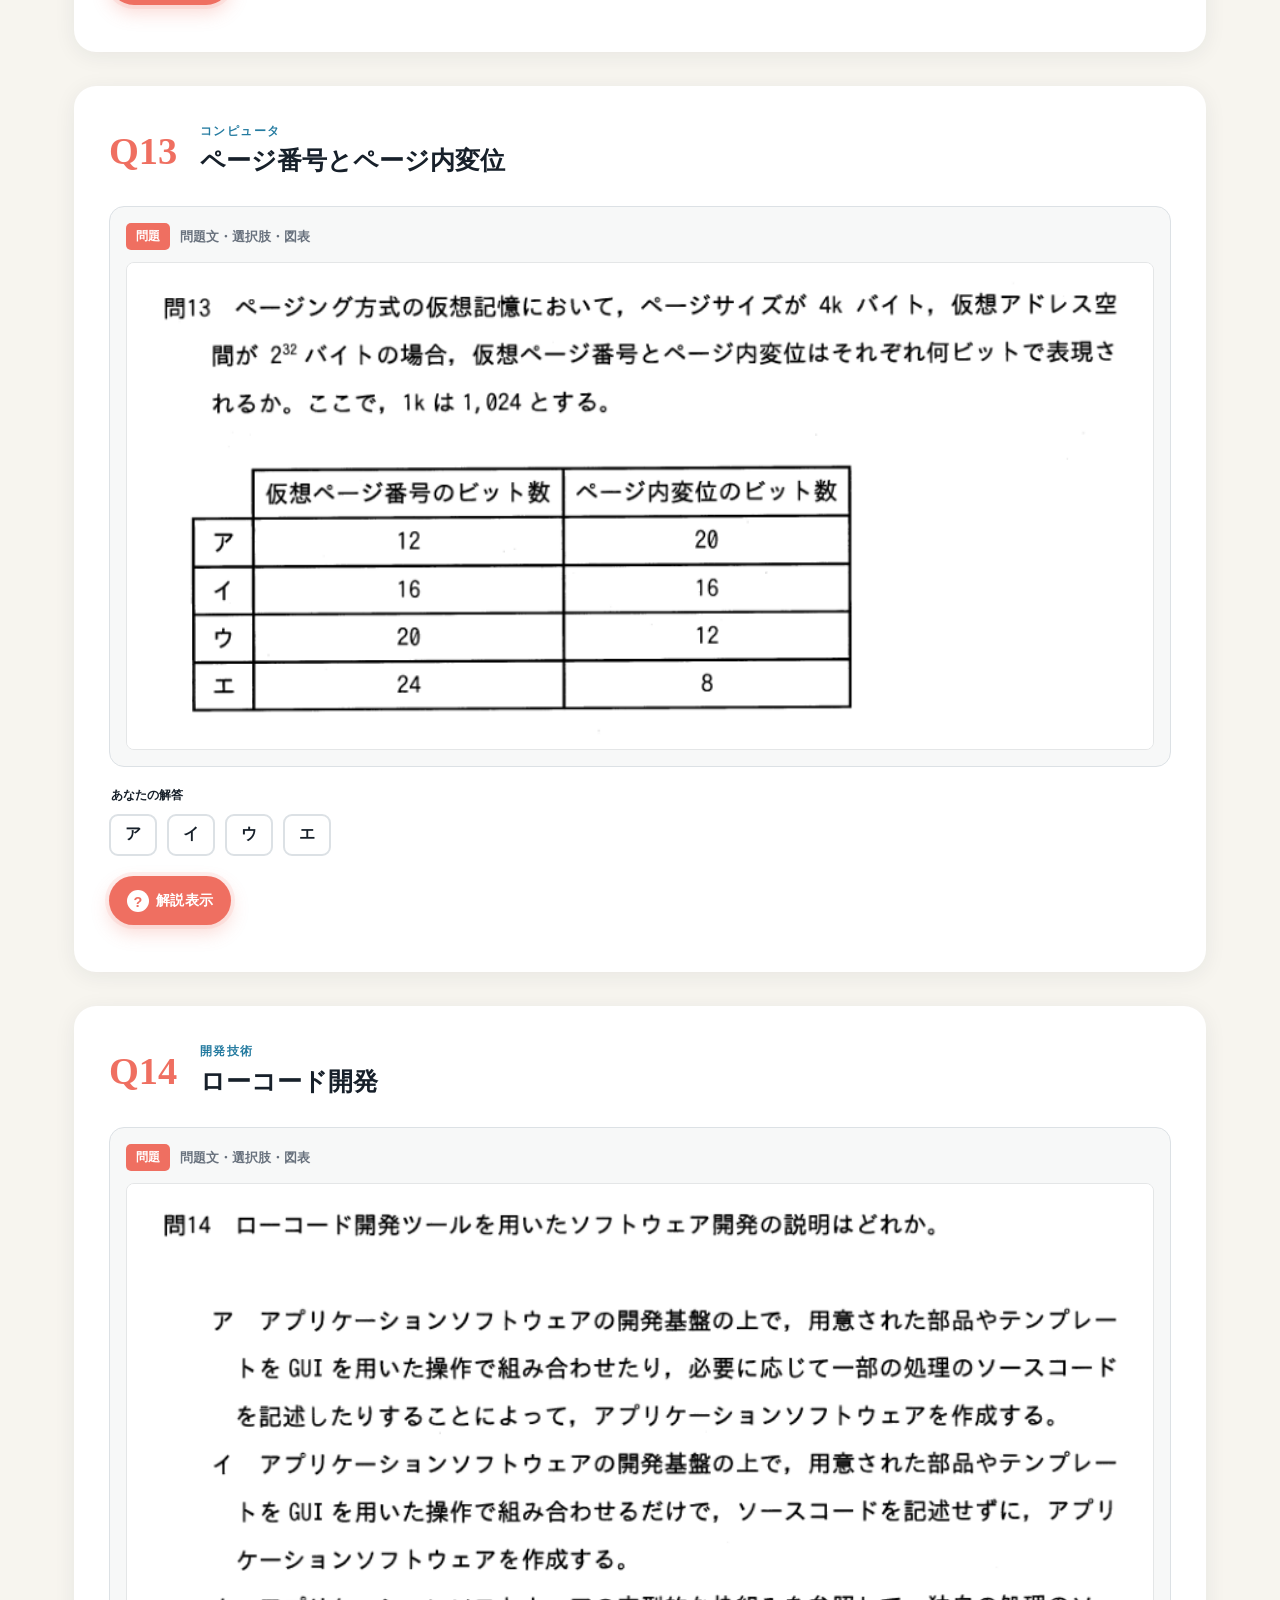
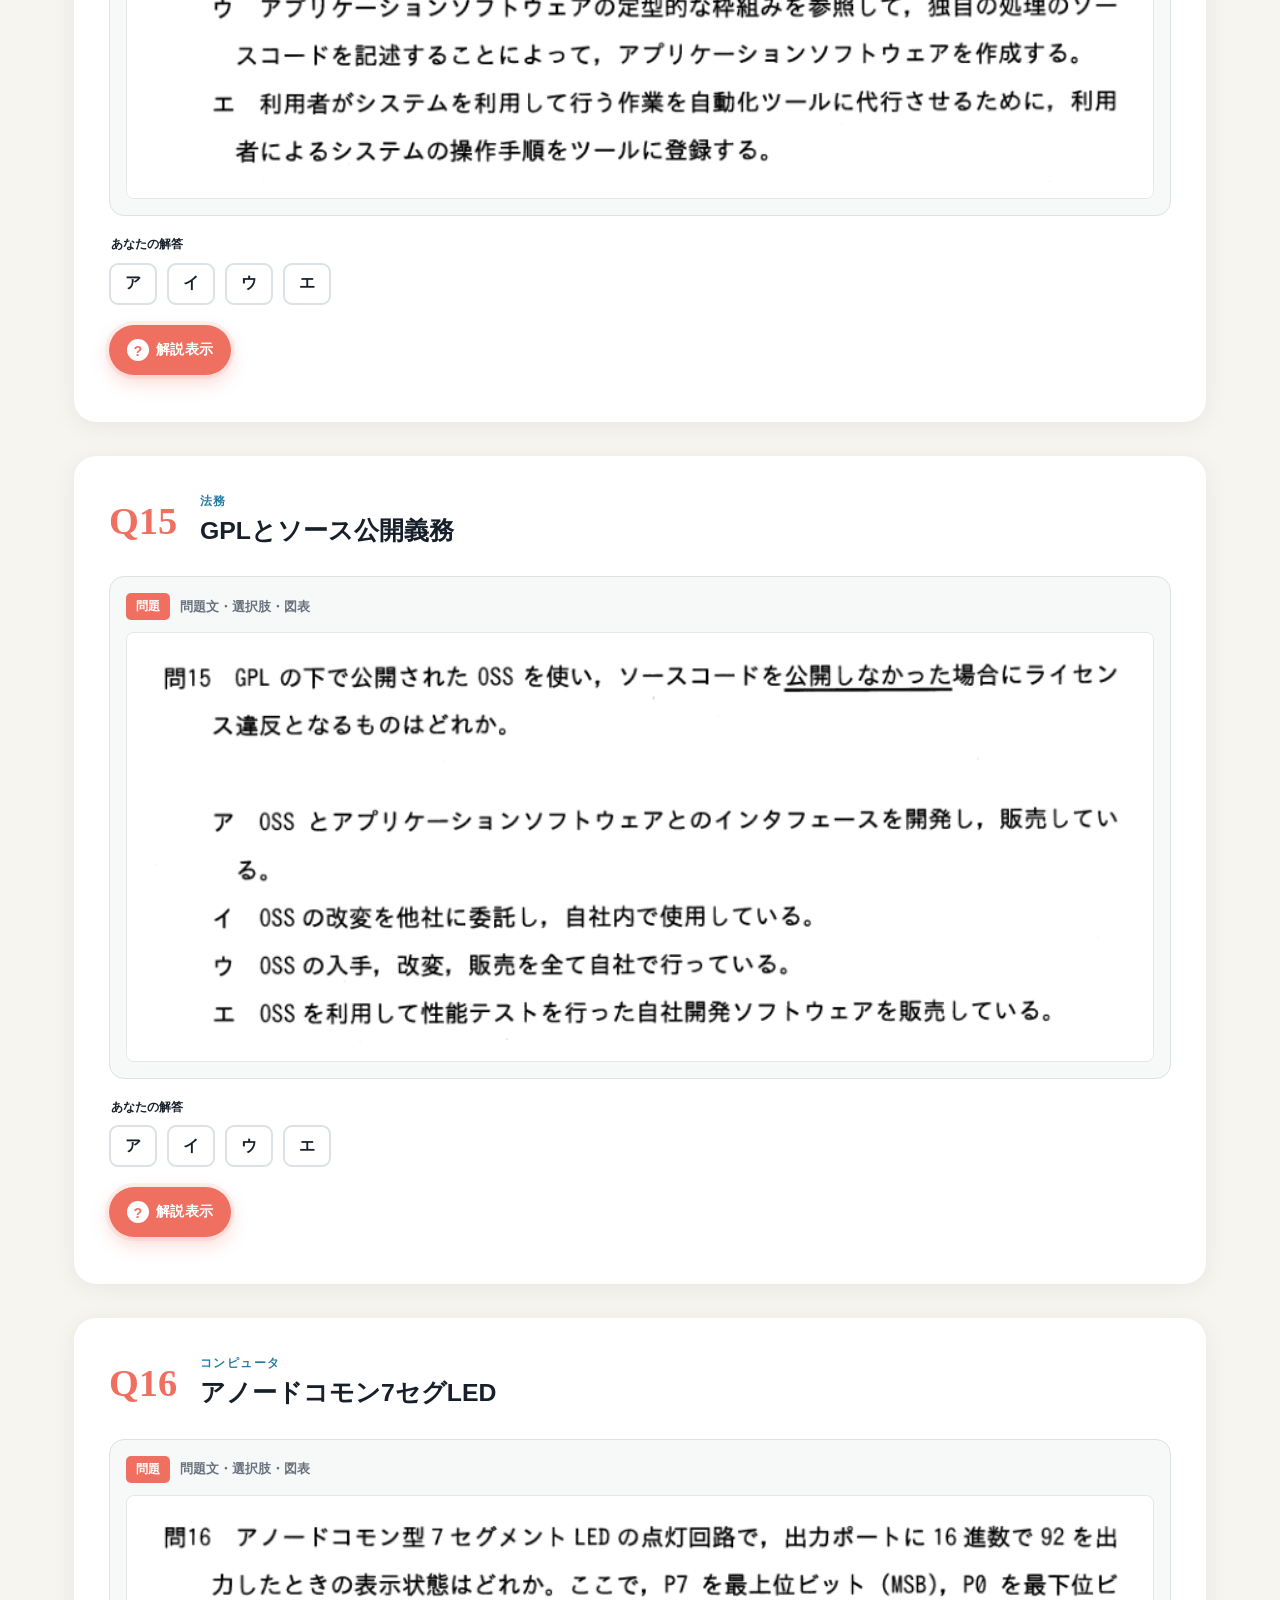
==== commit 03ea01cf: "Add files via upload" ====
--- a/index.html
+++ b/index.html
@@ -92,7 +92,7 @@
         <div>
           <p class="section-kicker">TERM CARDS</p>
           <h2>重要用語カード</h2>
-          <p>用語を見て意味を思い出すだけでなく、説明から用語を答える練習をします。覚えた状態は自動保存されます。</p>
+          <p>用語を見て、自分の言葉で説明できるかを確認します。説明できた状態は自動保存されます。</p>
         </div>
         <div id="termStats" class="term-stats" aria-label="用語カードの進捗"></div>
       </div>
--- a/terms.css
+++ b/terms.css
@@ -6,7 +6,6 @@
 .term-study{display:grid;gap:14px}.term-nav{display:flex;justify-content:space-between;align-items:center}.term-nav button,.term-reset{border:1px solid var(--navy);background:#fff;color:var(--navy);border-radius:10px;padding:8px 13px;font-weight:900;cursor:pointer}.term-nav span{font-weight:900;color:var(--muted)}.term-reset{justify-self:end;border-color:var(--line);color:var(--muted)}
 .term-card{border:1px solid var(--line);border-radius:16px;background:#f7fbfc;padding:18px;min-height:430px}.term-card.known{background:#f3fbf8}.term-card.shaky{background:#fffdf2}.term-card.weak{background:#fff8f6}.term-card-top{display:flex;justify-content:space-between;align-items:center;margin-bottom:12px}.term-card-top span{background:var(--navy);color:#fff;border-radius:999px;padding:4px 10px;font-size:.72rem;font-weight:900}.term-card-top a{color:var(--blue);font-weight:900;font-size:.82rem}
 .term-flip{width:100%;min-height:260px;border:0;border-radius:14px;background:var(--navy);color:#fff;padding:24px;display:grid;place-items:center;text-align:center;cursor:pointer;box-shadow:inset 0 -8px 0 #00000024}.term-face{display:grid;gap:12px;justify-items:center}.term-face.back{display:none}.term-card.flipped .front{display:none}.term-card.flipped .back{display:grid}.term-face small{font-size:.75rem;color:#bcd0dc;font-weight:900;letter-spacing:.08em}.term-face strong{font-size:clamp(1.55rem,4vw,2.5rem);line-height:1.25}.term-face em{font-style:normal;color:var(--yellow);font-weight:900}.term-face b{background:var(--yellow);color:var(--navy);border-radius:999px;padding:6px 12px}.term-face p{max-width:620px;margin:0;line-height:1.8}.term-face i{font-style:normal;background:#ffffff18;border-left:5px solid var(--coral);padding:10px 14px;border-radius:8px;text-align:left}
-.term-face .term-question{font-size:clamp(1rem,2.2vw,1.35rem);line-height:1.75;max-width:680px;text-align:left;background:#ffffff14;border:1px solid #ffffff24;border-radius:12px;padding:16px 18px}
 .term-tags{display:flex;gap:6px;flex-wrap:wrap;margin:14px 0}.term-tags span{background:#fff;border:1px solid var(--line);border-radius:999px;padding:4px 9px;font-size:.68rem;color:var(--muted);font-weight:800}.term-grade{display:grid;grid-template-columns:repeat(3,1fr);gap:8px}.term-grade button{border:0;border-radius:10px;padding:12px 8px;font-weight:900;cursor:pointer}.term-grade button:nth-child(1){background:var(--mint);color:var(--navy)}.term-grade button:nth-child(2){background:var(--yellow);color:var(--navy)}.term-grade button:nth-child(3){background:var(--coral);color:#fff}.term-current{margin:12px 0 0;text-align:center;font-weight:900;color:var(--muted)}.term-empty{text-align:center;color:var(--muted);padding:80px 0}
 @media(max-width:900px){.term-head,.term-layout{grid-template-columns:1fr}.term-stats{justify-content:flex-start}.term-grade{grid-template-columns:1fr}.term-card{min-height:auto}}
 @media(max-width:520px){.term-learning{padding:22px 15px}.term-head h2{font-size:1.45rem}.term-flip{padding:18px;min-height:240px}.term-list{max-height:260px}}
